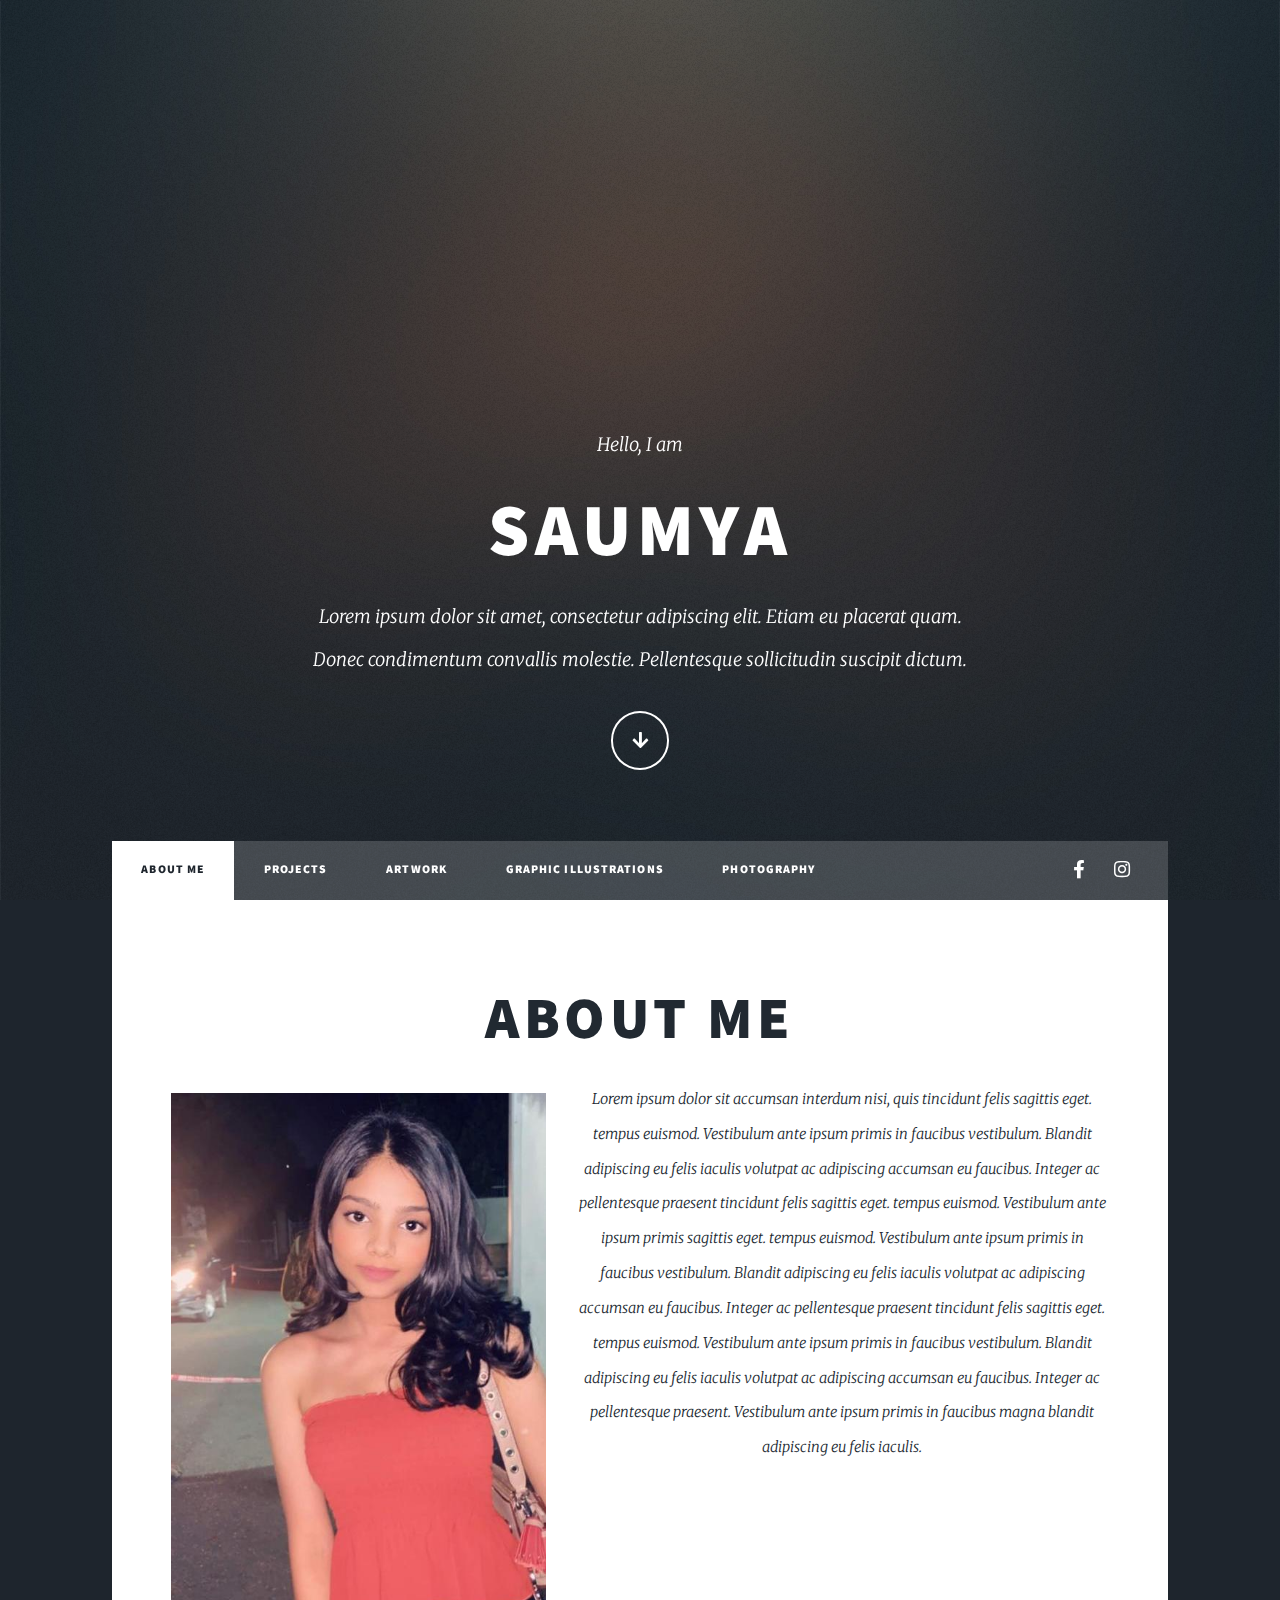
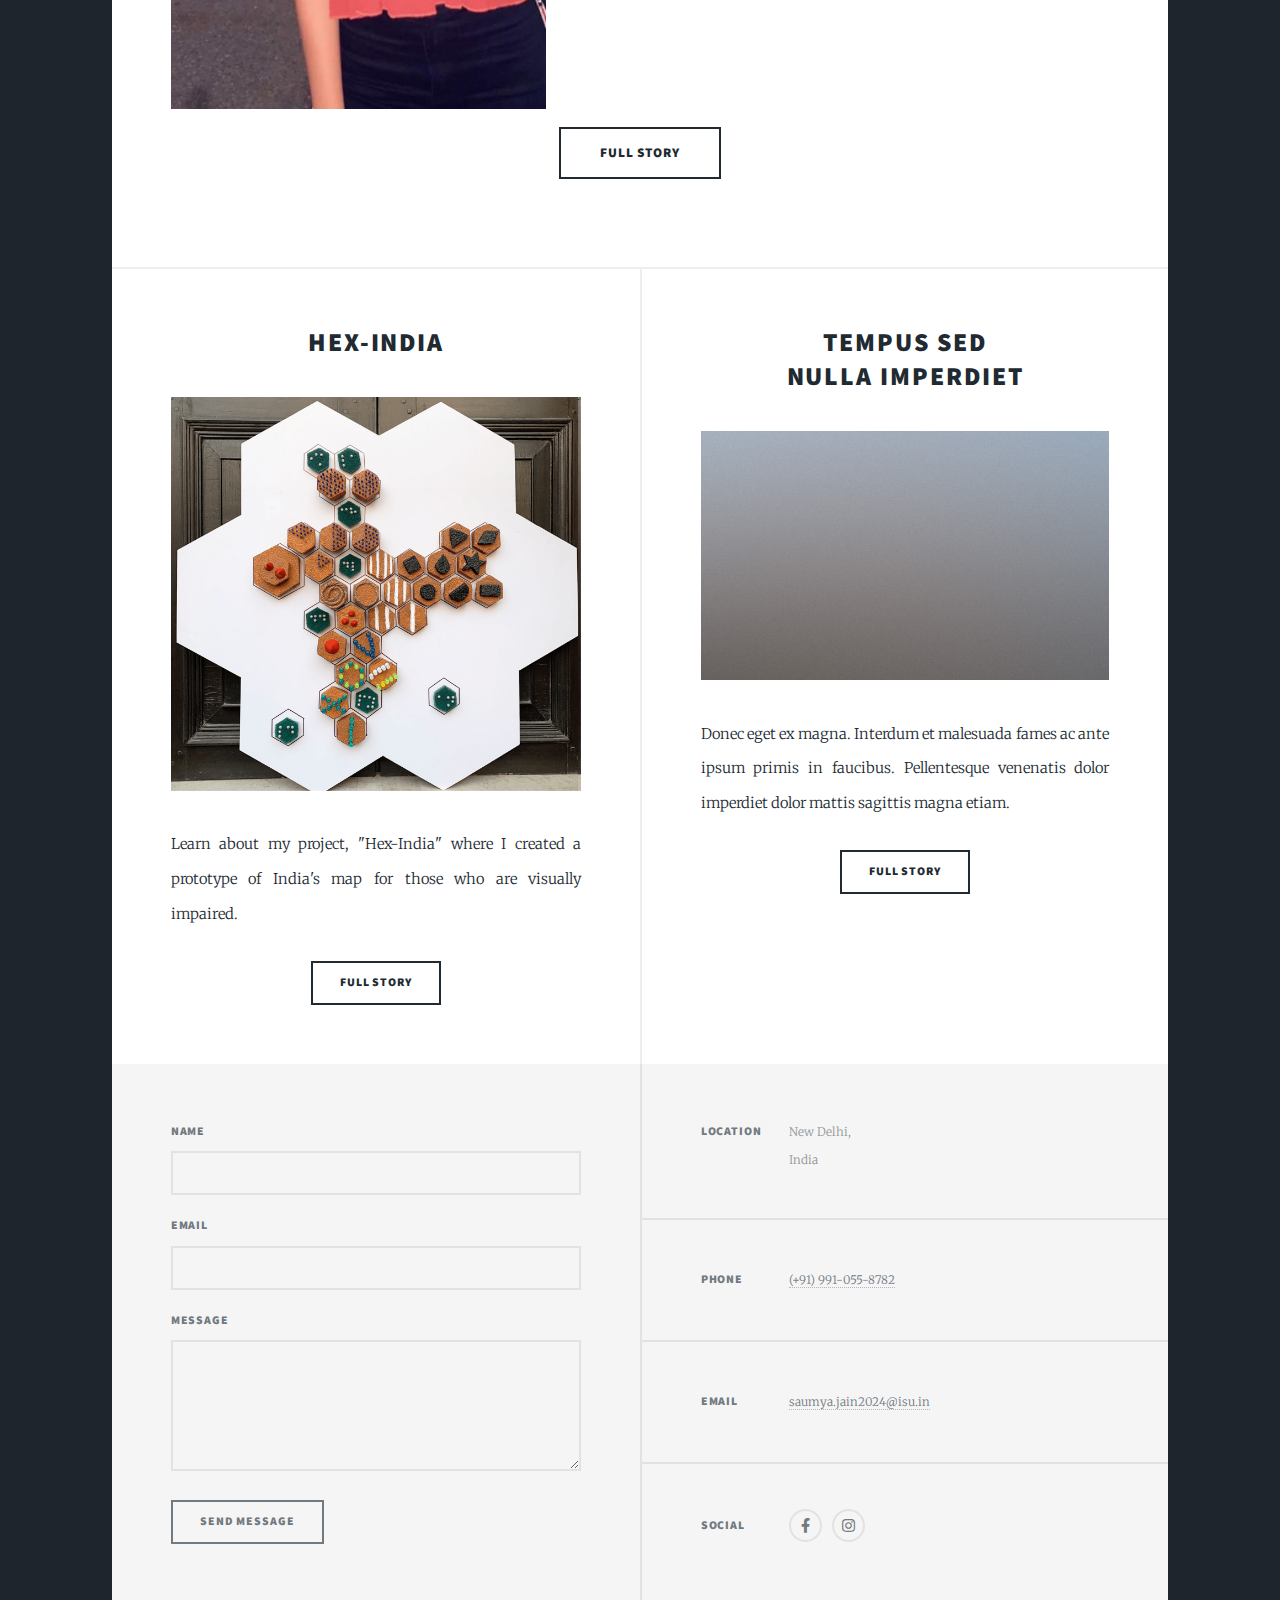
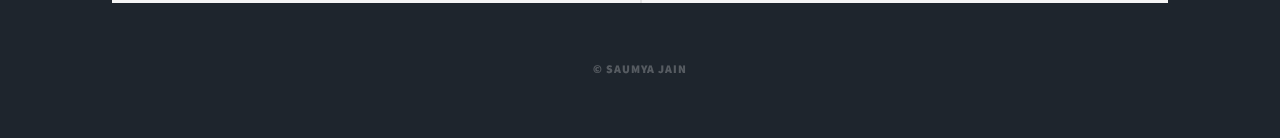
==== index.html @ 67ef823c "project" ====
<!DOCTYPE HTML>
<html>
	<head>
		<title>Saumya Jain</title>
		<meta charset="utf-8" />
		<meta name="viewport" content="width=device-width, initial-scale=1, user-scalable=no" />
		<link rel="stylesheet" href="assets/css/main.css" />
		<noscript><link rel="stylesheet" href="assets/css/noscript.css" /></noscript>
	</head>
	<body class="is-preload">

		<!-- Wrapper -->
			<div id="wrapper" class="fade-in">

				<!-- Intro -->
					<div id="intro">
						<p id="hello">Hello, I am</p>
						<h1>Saumya</h1>
						<p>Lorem ipsum dolor sit amet, consectetur adipiscing elit. Etiam eu placerat quam. <br>Donec condimentum convallis molestie. Pellentesque sollicitudin suscipit dictum.</p>
						<ul class="actions">
							<li><a href="#header" class="button icon solid solo fa-arrow-down scrolly">Continue</a></li>
						</ul>
					</div>

				<!-- Header -->
					<header id="header">
						<a href="index.html" class="logo">Saumya Jain</a>
					</header>

				<!-- Nav -->
					<nav id="nav">
						<ul class="links">
							<li class="active"><a href="index.html">About Me</a></li>
							<li><a href="projects.html">Projects</a></li>
							<li><a href="artwork.html">Artwork</a></li>
							<li><a href="illustrations.html">Graphic Illustrations</a></li>
							<li><a href="photograph.html">Photography</a></li>
						</ul>
						<ul class="icons">
							<li><a href="https://www.facebook.com/saumya.jain.927" class="icon brands fa-facebook-f"><span class="label">Facebook</span></a></li>
							<li><a href="http://instagram.com/saumyajainart/" class="icon brands fa-instagram"><span class="label">Instagram</span></a></li>
						</ul>
					</nav>

				<!-- Main -->
					<div id="main">

						<!-- Featured Post -->
							<article class="post featured">
								<header class="major">
									<h2>About Me</h2>
									<p><span class="image left"><img src="images/saumya.jpeg" alt="" /></span>Lorem ipsum dolor sit accumsan interdum nisi, quis tincidunt felis sagittis eget. tempus euismod. Vestibulum ante ipsum primis in faucibus vestibulum. Blandit adipiscing eu felis iaculis volutpat ac adipiscing accumsan eu faucibus. Integer ac pellentesque praesent tincidunt felis sagittis eget. tempus euismod. Vestibulum ante ipsum primis sagittis eget. tempus euismod. Vestibulum ante ipsum primis in faucibus vestibulum. Blandit adipiscing eu felis iaculis volutpat ac adipiscing accumsan eu faucibus. Integer ac pellentesque praesent tincidunt felis sagittis eget. tempus euismod. Vestibulum ante ipsum primis in faucibus vestibulum. Blandit adipiscing eu felis iaculis volutpat ac adipiscing accumsan eu faucibus. Integer ac pellentesque praesent. Vestibulum ante ipsum primis in faucibus magna blandit adipiscing eu felis iaculis.</p>
								</header>
								<ul class="actions special">
									<li><a href="#" class="button large">Full Story</a></li>
								</ul>
							</article>

						<!-- Posts -->
							<section class="posts">
								<article>
									<header>
										<h2><a href="projects.html">Hex-India</a></h2>
									</header>
									<a href="projects.html" class="image fit"><img src="images/polyindia/proto.png" alt="" /></a>
									<p>Learn about my project, "Hex-India" where I created a prototype of India's map for those who are visually impaired.</p>
									<ul class="actions special">
										<li><a href="projects.html" class="button">Full Story</a></li>
									</ul>
								</article>
								<article>
									<header>
										<h2><a href="#">Tempus sed<br />
										nulla imperdiet</a></h2>
									</header>
									<a href="#" class="image fit"><img src="images/pic05.jpg" alt="" /></a>
									<p>Donec eget ex magna. Interdum et malesuada fames ac ante ipsum primis in faucibus. Pellentesque venenatis dolor imperdiet dolor mattis sagittis magna etiam.</p>
									<ul class="actions special">
										<li><a href="#" class="button">Full Story</a></li>
									</ul>
								</article>
							</section>

					</div>

				<!-- Footer -->
					<footer id="footer">
						<section>
							<form method="post" action="#">
								<div class="fields">
									<div class="field">
										<label for="name">Name</label>
										<input type="text" name="name" id="name" />
									</div>
									<div class="field">
										<label for="email">Email</label>
										<input type="text" name="email" id="email" />
									</div>
									<div class="field">
										<label for="message">Message</label>
										<textarea name="message" id="message" rows="3"></textarea>
									</div>
								</div>
								<ul class="actions">
									<li><input type="submit" value="Send Message" /></li>
								</ul>
							</form>
						</section>
						<section class="split contact">
							<section class="alt">
								<h3>Location</h3>
								<p>New Delhi,<br />
								India</p>
							</section>
							<section>
								<h3>Phone</h3>
								<p><a href="#">(+91) 991-055-8782</a></p>
							</section>
							<section>
								<h3>Email</h3>
								<p><a href="mailto:saumya.jain2024@isu.in">saumya.jain2024@isu.in</a></p>
							</section>
							<section>
								<h3>Social</h3>
								<ul class="icons alt">
									<li><a href="https://www.facebook.com/saumya.jain.927" class="icon brands alt fa-facebook-f"><span class="label">Facebook</span></a></li>
									<li><a href="http://instagram.com/saumyajainart/" class="icon brands alt fa-instagram"><span class="label">Instagram</span></a></li>
								</ul>
							</section>
						</section>
					</footer>

				<!-- Copyright -->
					<div id="copyright">
						<ul><li>&copy; Saumya Jain</li></ul>
					</div>

			</div>

		<!-- Scripts -->
			<script src="assets/js/jquery.min.js"></script>
			<script src="assets/js/jquery.scrollex.min.js"></script>
			<script src="assets/js/jquery.scrolly.min.js"></script>
			<script src="assets/js/browser.min.js"></script>
			<script src="assets/js/breakpoints.min.js"></script>
			<script src="assets/js/util.js"></script>
			<script src="assets/js/main.js"></script>

	</body>
</html>
---- assets/css/main.css ----
@import url(fontawesome-all.min.css);
@import url("https://fonts.googleapis.com/css?family=Merriweather:300,700,300italic,700italic|Source+Sans+Pro:900");

/*
	Massively by HTML5 UP
	html5up.net | @ajlkn
	Free for personal and commercial use under the CCA 3.0 license (html5up.net/license)
*/

html, body, div, span, applet, object,
iframe, h1, h2, h3, h4, h5, h6, p, blockquote,
pre, a, abbr, acronym, address, big, cite,
code, del, dfn, em, img, ins, kbd, q, s, samp,
small, strike, strong, sub, sup, tt, var, b,
u, i, center, dl, dt, dd, ol, ul, li, fieldset,
form, label, legend, table, caption, tbody,
tfoot, thead, tr, th, td, article, aside,
canvas, details, embed, figure, figcaption,
footer, header, hgroup, menu, nav, output, ruby,
section, summary, time, mark, audio, video {
	margin: 0;
	padding: 0;
	border: 0;
	font-size: 100%;
	font: inherit;
	vertical-align: baseline;}

article, aside, details, figcaption, figure,
footer, header, hgroup, menu, nav, section {
	display: block;}

body {
	line-height: 1;
}

ol, ul {
	list-style: none;
}

blockquote, q {
	quotes: none;
}

	blockquote:before, blockquote:after, q:before, q:after {
		content: '';
		content: none;
	}

table {
	border-collapse: collapse;
	border-spacing: 0;
}

body {
	-webkit-text-size-adjust: none;
}

mark {
	background-color: transparent;
	color: inherit;
}

input::-moz-focus-inner {
	border: 0;
	padding: 0;
}

input, select, textarea {
	-moz-appearance: none;
	-webkit-appearance: none;
	-ms-appearance: none;
	appearance: none;
}

/* Basic */

	@-ms-viewport {
		width: device-width;
	}

	body {
		-ms-overflow-style: scrollbar;
	}

	@media screen and (max-width: 480px) {

		html, body {
			min-width: 320px;
		}

	}

	html {
		box-sizing: border-box;
	}

	*, *:before, *:after {
		box-sizing: inherit;
	}

	body {
		background-color: #1e252d;
	}

		body.is-preload *, body.is-preload *:before, body.is-preload *:after {
			-moz-animation: none !important;
			-webkit-animation: none !important;
			-ms-animation: none !important;
			animation: none !important;
			-moz-transition: none !important;
			-webkit-transition: none !important;
			-ms-transition: none !important;
			transition: none !important;
		}

/* Type */

	html {
		font-size: 16pt;
	}

		@media screen and (max-width: 1680px) {

			html {
				font-size: 12pt;
			}

		}

		@media screen and (max-width: 1280px) {

			html {
				font-size: 11pt;
			}

		}

		@media screen and (max-width: 360px) {

			html {
				font-size: 10pt;
			}

		}

	body {
		color: #212931;
	}

	body, input, select, textarea {
		font-family: "Merriweather", Georgia, serif;
		font-weight: 300;
		font-size: 1rem;
		line-height: 2.375;
	}

	a {
		-moz-transition: color 0.2s ease-in-out, background-color 0.2s ease-in-out, border-color 0.2s ease-in-out, box-shadow 0.2s ease-in-out;
		-webkit-transition: color 0.2s ease-in-out, background-color 0.2s ease-in-out, border-color 0.2s ease-in-out, box-shadow 0.2s ease-in-out;
		-ms-transition: color 0.2s ease-in-out, background-color 0.2s ease-in-out, border-color 0.2s ease-in-out, box-shadow 0.2s ease-in-out;
		transition: color 0.2s ease-in-out, background-color 0.2s ease-in-out, border-color 0.2s ease-in-out, box-shadow 0.2s ease-in-out;
		border-bottom: dotted 1px;
		text-decoration: none;
	}

		a:hover {
			border-bottom-color: transparent;
		}

	strong, b {
		font-weight: 600;
	}

	em, i {
		font-style: italic;
	}

	p {
		text-align: justify;
		margin: 0 0 2rem 0;
	}

	h1, h2, h3, h4, h5, h6 {
		font-family: "Source Sans Pro", Helvetica, sans-serif;
		font-weight: 900;
		line-height: 1.5;
		letter-spacing: 0.075em;
		text-transform: uppercase;
		margin: 0 0 1rem 0;
	}

		h1 a, h2 a, h3 a, h4 a, h5 a, h6 a {
			border-bottom: 0;
			color: inherit;
			text-decoration: none;
		}

	h1 {
		font-size: 4rem;
		line-height: 1.1;
		margin: 0 0 2rem 0;
	}

	h2 {
		font-size: 1.75rem;
		line-height: 1.3;
		margin: 0 0 1.5rem 0;
	}

	h3 {
		font-size: 1.25rem;
		margin: 0 0 1.5rem 0;
	}

	h4 {
		font-size: 1rem;
	}

	h5 {
		font-size: 0.9rem;
	}

	h6 {
		font-size: 0.8rem;
	}

	sub {
		font-size: 0.8rem;
		position: relative;
		top: 0.5rem;
	}

	sup {
		font-size: 0.8rem;
		position: relative;
		top: -0.5rem;
	}

	blockquote {
		border-left: solid 4px;
		font-style: italic;
		margin: 0 0 2rem 0;
		padding: 0.5rem 0 0.5rem 2rem;
	}

	code {
		border: solid 2px;
		font-family: "Courier New", monospace;
		font-size: 0.9rem;
		margin: 0 0.25rem;
		padding: 0.25rem 0.65rem;
	}

	pre {
		-webkit-overflow-scrolling: touch;
		font-family: "Courier New", monospace;
		font-size: 0.9rem;
		margin: 0 0 2rem 0;
	}

		pre code {
			display: block;
			line-height: 1.75;
			padding: 1rem 1.5rem;
			overflow-x: auto;
		}

	hr {
		border: 0;
		border-bottom: solid 2px;
		margin: 3rem 0;
	}

		hr.major {
			margin: 5rem 0;
		}

	.align-left {
		text-align: left;
	}

	.align-center {
		text-align: center;
	}

	.align-right {
		text-align: right;
	}

	input, select, textarea {
		color: #212931;
	}

	a {
		color: #212931;
		border-bottom-color: rgba(33, 41, 49, 0.5);
	}

		a:hover {
			border-bottom-color: transparent;
			color: #18bfef !important;
		}

	strong, b {
		color: #212931;
	}

	h1, h2, h3, h4, h5, h6 {
		color: #212931;
	}

	blockquote {
		border-left-color: #eeeeee;
	}

	code {
		background: rgba(220, 220, 220, 0.25);
		border-color: #eeeeee;
	}

	hr {
		border-bottom-color: #eeeeee;
	}

/* Row */

	.row {
		display: flex;
		flex-wrap: wrap;
		box-sizing: border-box;
		align-items: stretch;
	}

		.row > * {
			box-sizing: border-box;
		}

		.row.gtr-uniform > * > :last-child {
			margin-bottom: 0;
		}

		.row.aln-left {
			justify-content: flex-start;
		}

		.row.aln-center {
			justify-content: center;
		}

		.row.aln-right {
			justify-content: flex-end;
		}

		.row.aln-top {
			align-items: flex-start;
		}

		.row.aln-middle {
			align-items: center;
		}

		.row.aln-bottom {
			align-items: flex-end;
		}

		.row > .imp {
			order: -1;
		}

		.row > .col-1 {
			width: 8.33333%;
		}

		.row > .off-1 {
			margin-left: 8.33333%;
		}

		.row > .col-2 {
			width: 16.66667%;
		}

		.row > .off-2 {
			margin-left: 16.66667%;
		}

		.row > .col-3 {
			width: 25%;
		}

		.row > .off-3 {
			margin-left: 25%;
		}

		.row > .col-4 {
			width: 33.33333%;
		}

		.row > .off-4 {
			margin-left: 33.33333%;
		}

		.row > .col-5 {
			width: 41.66667%;
		}

		.row > .off-5 {
			margin-left: 41.66667%;
		}

		.row > .col-6 {
			width: 50%;
		}

		.row > .off-6 {
			margin-left: 50%;
		}

		.row > .col-7 {
			width: 58.33333%;
		}

		.row > .off-7 {
			margin-left: 58.33333%;
		}

		.row > .col-8 {
			width: 66.66667%;
		}

		.row > .off-8 {
			margin-left: 66.66667%;
		}

		.row > .col-9 {
			width: 75%;
		}

		.row > .off-9 {
			margin-left: 75%;
		}

		.row > .col-10 {
			width: 83.33333%;
		}

		.row > .off-10 {
			margin-left: 83.33333%;
		}

		.row > .col-11 {
			width: 91.66667%;
		}

		.row > .off-11 {
			margin-left: 91.66667%;
		}

		.row > .col-12 {
			width: 100%;
		}

		.row > .off-12 {
			margin-left: 100%;
		}

		.row.gtr-0 {
			margin-top: 0;
			margin-left: 0rem;
		}

			.row.gtr-0 > * {
				padding: 0 0 0 0rem;
			}

			.row.gtr-0.gtr-uniform {
				margin-top: 0rem;
			}

				.row.gtr-0.gtr-uniform > * {
					padding-top: 0rem;
				}

		.row.gtr-25 {
			margin-top: 0;
			margin-left: -0.375rem;
		}

			.row.gtr-25 > * {
				padding: 0 0 0 0.375rem;
			}

			.row.gtr-25.gtr-uniform {
				margin-top: -0.375rem;
			}

				.row.gtr-25.gtr-uniform > * {
					padding-top: 0.375rem;
				}

		.row.gtr-50 {
			margin-top: 0;
			margin-left: -0.75rem;
		}

			.row.gtr-50 > * {
				padding: 0 0 0 0.75rem;
			}

			.row.gtr-50.gtr-uniform {
				margin-top: -0.75rem;
			}

				.row.gtr-50.gtr-uniform > * {
					padding-top: 0.75rem;
				}

		.row {
			margin-top: 0;
			margin-left: -1.5rem;
		}

			.row > * {
				padding: 0 0 0 1.5rem;
			}

			.row.gtr-uniform {
				margin-top: -1.5rem;
			}

				.row.gtr-uniform > * {
					padding-top: 1.5rem;
				}

		.row.gtr-150 {
			margin-top: 0;
			margin-left: -2.25rem;
		}

			.row.gtr-150 > * {
				padding: 0 0 0 2.25rem;
			}

			.row.gtr-150.gtr-uniform {
				margin-top: -2.25rem;
			}

				.row.gtr-150.gtr-uniform > * {
					padding-top: 2.25rem;
				}

		.row.gtr-200 {
			margin-top: 0;
			margin-left: -3rem;
		}

			.row.gtr-200 > * {
				padding: 0 0 0 3rem;
			}

			.row.gtr-200.gtr-uniform {
				margin-top: -3rem;
			}

				.row.gtr-200.gtr-uniform > * {
					padding-top: 3rem;
				}

		@media screen and (max-width: 1680px) {

			.row {
				display: flex;
				flex-wrap: wrap;
				box-sizing: border-box;
				align-items: stretch;
			}

				.row > * {
					box-sizing: border-box;
				}

				.row.gtr-uniform > * > :last-child {
					margin-bottom: 0;
				}

				.row.aln-left {
					justify-content: flex-start;
				}

				.row.aln-center {
					justify-content: center;
				}

				.row.aln-right {
					justify-content: flex-end;
				}

				.row.aln-top {
					align-items: flex-start;
				}

				.row.aln-middle {
					align-items: center;
				}

				.row.aln-bottom {
					align-items: flex-end;
				}

				.row > .imp-xlarge {
					order: -1;
				}

				.row > .col-1-xlarge {
					width: 8.33333%;
				}

				.row > .off-1-xlarge {
					margin-left: 8.33333%;
				}

				.row > .col-2-xlarge {
					width: 16.66667%;
				}

				.row > .off-2-xlarge {
					margin-left: 16.66667%;
				}

				.row > .col-3-xlarge {
					width: 25%;
				}

				.row > .off-3-xlarge {
					margin-left: 25%;
				}

				.row > .col-4-xlarge {
					width: 33.33333%;
				}

				.row > .off-4-xlarge {
					margin-left: 33.33333%;
				}

				.row > .col-5-xlarge {
					width: 41.66667%;
				}

				.row > .off-5-xlarge {
					margin-left: 41.66667%;
				}

				.row > .col-6-xlarge {
					width: 50%;
				}

				.row > .off-6-xlarge {
					margin-left: 50%;
				}

				.row > .col-7-xlarge {
					width: 58.33333%;
				}

				.row > .off-7-xlarge {
					margin-left: 58.33333%;
				}

				.row > .col-8-xlarge {
					width: 66.66667%;
				}

				.row > .off-8-xlarge {
					margin-left: 66.66667%;
				}

				.row > .col-9-xlarge {
					width: 75%;
				}

				.row > .off-9-xlarge {
					margin-left: 75%;
				}

				.row > .col-10-xlarge {
					width: 83.33333%;
				}

				.row > .off-10-xlarge {
					margin-left: 83.33333%;
				}

				.row > .col-11-xlarge {
					width: 91.66667%;
				}

				.row > .off-11-xlarge {
					margin-left: 91.66667%;
				}

				.row > .col-12-xlarge {
					width: 100%;
				}

				.row > .off-12-xlarge {
					margin-left: 100%;
				}

				.row.gtr-0 {
					margin-top: 0;
					margin-left: 0rem;
				}

					.row.gtr-0 > * {
						padding: 0 0 0 0rem;
					}

					.row.gtr-0.gtr-uniform {
						margin-top: 0rem;
					}

						.row.gtr-0.gtr-uniform > * {
							padding-top: 0rem;
						}

				.row.gtr-25 {
					margin-top: 0;
					margin-left: -0.375rem;
				}

					.row.gtr-25 > * {
						padding: 0 0 0 0.375rem;
					}

					.row.gtr-25.gtr-uniform {
						margin-top: -0.375rem;
					}

						.row.gtr-25.gtr-uniform > * {
							padding-top: 0.375rem;
						}

				.row.gtr-50 {
					margin-top: 0;
					margin-left: -0.75rem;
				}

					.row.gtr-50 > * {
						padding: 0 0 0 0.75rem;
					}

					.row.gtr-50.gtr-uniform {
						margin-top: -0.75rem;
					}

						.row.gtr-50.gtr-uniform > * {
							padding-top: 0.75rem;
						}

				.row {
					margin-top: 0;
					margin-left: -1.5rem;
				}

					.row > * {
						padding: 0 0 0 1.5rem;
					}

					.row.gtr-uniform {
						margin-top: -1.5rem;
					}

						.row.gtr-uniform > * {
							padding-top: 1.5rem;
						}

				.row.gtr-150 {
					margin-top: 0;
					margin-left: -2.25rem;
				}

					.row.gtr-150 > * {
						padding: 0 0 0 2.25rem;
					}

					.row.gtr-150.gtr-uniform {
						margin-top: -2.25rem;
					}

						.row.gtr-150.gtr-uniform > * {
							padding-top: 2.25rem;
						}

				.row.gtr-200 {
					margin-top: 0;
					margin-left: -3rem;
				}

					.row.gtr-200 > * {
						padding: 0 0 0 3rem;
					}

					.row.gtr-200.gtr-uniform {
						margin-top: -3rem;
					}

						.row.gtr-200.gtr-uniform > * {
							padding-top: 3rem;
						}

		}

		@media screen and (max-width: 1280px) {

			.row {
				display: flex;
				flex-wrap: wrap;
				box-sizing: border-box;
				align-items: stretch;
			}

				.row > * {
					box-sizing: border-box;
				}

				.row.gtr-uniform > * > :last-child {
					margin-bottom: 0;
				}

				.row.aln-left {
					justify-content: flex-start;
				}

				.row.aln-center {
					justify-content: center;
				}

				.row.aln-right {
					justify-content: flex-end;
				}

				.row.aln-top {
					align-items: flex-start;
				}

				.row.aln-middle {
					align-items: center;
				}

				.row.aln-bottom {
					align-items: flex-end;
				}

				.row > .imp-large {
					order: -1;
				}

				.row > .col-1-large {
					width: 8.33333%;
				}

				.row > .off-1-large {
					margin-left: 8.33333%;
				}

				.row > .col-2-large {
					width: 16.66667%;
				}

				.row > .off-2-large {
					margin-left: 16.66667%;
				}

				.row > .col-3-large {
					width: 25%;
				}

				.row > .off-3-large {
					margin-left: 25%;
				}

				.row > .col-4-large {
					width: 33.33333%;
				}

				.row > .off-4-large {
					margin-left: 33.33333%;
				}

				.row > .col-5-large {
					width: 41.66667%;
				}

				.row > .off-5-large {
					margin-left: 41.66667%;
				}

				.row > .col-6-large {
					width: 50%;
				}

				.row > .off-6-large {
					margin-left: 50%;
				}

				.row > .col-7-large {
					width: 58.33333%;
				}

				.row > .off-7-large {
					margin-left: 58.33333%;
				}

				.row > .col-8-large {
					width: 66.66667%;
				}

				.row > .off-8-large {
					margin-left: 66.66667%;
				}

				.row > .col-9-large {
					width: 75%;
				}

				.row > .off-9-large {
					margin-left: 75%;
				}

				.row > .col-10-large {
					width: 83.33333%;
				}

				.row > .off-10-large {
					margin-left: 83.33333%;
				}

				.row > .col-11-large {
					width: 91.66667%;
				}

				.row > .off-11-large {
					margin-left: 91.66667%;
				}

				.row > .col-12-large {
					width: 100%;
				}

				.row > .off-12-large {
					margin-left: 100%;
				}

				.row.gtr-0 {
					margin-top: 0;
					margin-left: 0rem;
				}

					.row.gtr-0 > * {
						padding: 0 0 0 0rem;
					}

					.row.gtr-0.gtr-uniform {
						margin-top: 0rem;
					}

						.row.gtr-0.gtr-uniform > * {
							padding-top: 0rem;
						}

				.row.gtr-25 {
					margin-top: 0;
					margin-left: -0.375rem;
				}

					.row.gtr-25 > * {
						padding: 0 0 0 0.375rem;
					}

					.row.gtr-25.gtr-uniform {
						margin-top: -0.375rem;
					}

						.row.gtr-25.gtr-uniform > * {
							padding-top: 0.375rem;
						}

				.row.gtr-50 {
					margin-top: 0;
					margin-left: -0.75rem;
				}

					.row.gtr-50 > * {
						padding: 0 0 0 0.75rem;
					}

					.row.gtr-50.gtr-uniform {
						margin-top: -0.75rem;
					}

						.row.gtr-50.gtr-uniform > * {
							padding-top: 0.75rem;
						}

				.row {
					margin-top: 0;
					margin-left: -1.5rem;
				}

					.row > * {
						padding: 0 0 0 1.5rem;
					}

					.row.gtr-uniform {
						margin-top: -1.5rem;
					}

						.row.gtr-uniform > * {
							padding-top: 1.5rem;
						}

				.row.gtr-150 {
					margin-top: 0;
					margin-left: -2.25rem;
				}

					.row.gtr-150 > * {
						padding: 0 0 0 2.25rem;
					}

					.row.gtr-150.gtr-uniform {
						margin-top: -2.25rem;
					}

						.row.gtr-150.gtr-uniform > * {
							padding-top: 2.25rem;
						}

				.row.gtr-200 {
					margin-top: 0;
					margin-left: -3rem;
				}

					.row.gtr-200 > * {
						padding: 0 0 0 3rem;
					}

					.row.gtr-200.gtr-uniform {
						margin-top: -3rem;
					}

						.row.gtr-200.gtr-uniform > * {
							padding-top: 3rem;
						}

		}

		@media screen and (max-width: 980px) {

			.row {
				display: flex;
				flex-wrap: wrap;
				box-sizing: border-box;
				align-items: stretch;
			}

				.row > * {
					box-sizing: border-box;
				}

				.row.gtr-uniform > * > :last-child {
					margin-bottom: 0;
				}

				.row.aln-left {
					justify-content: flex-start;
				}

				.row.aln-center {
					justify-content: center;
				}

				.row.aln-right {
					justify-content: flex-end;
				}

				.row.aln-top {
					align-items: flex-start;
				}

				.row.aln-middle {
					align-items: center;
				}

				.row.aln-bottom {
					align-items: flex-end;
				}

				.row > .imp-medium {
					order: -1;
				}

				.row > .col-1-medium {
					width: 8.33333%;
				}

				.row > .off-1-medium {
					margin-left: 8.33333%;
				}

				.row > .col-2-medium {
					width: 16.66667%;
				}

				.row > .off-2-medium {
					margin-left: 16.66667%;
				}

				.row > .col-3-medium {
					width: 25%;
				}

				.row > .off-3-medium {
					margin-left: 25%;
				}

				.row > .col-4-medium {
					width: 33.33333%;
				}

				.row > .off-4-medium {
					margin-left: 33.33333%;
				}

				.row > .col-5-medium {
					width: 41.66667%;
				}

				.row > .off-5-medium {
					margin-left: 41.66667%;
				}

				.row > .col-6-medium {
					width: 50%;
				}

				.row > .off-6-medium {
					margin-left: 50%;
				}

				.row > .col-7-medium {
					width: 58.33333%;
				}

				.row > .off-7-medium {
					margin-left: 58.33333%;
				}

				.row > .col-8-medium {
					width: 66.66667%;
				}

				.row > .off-8-medium {
					margin-left: 66.66667%;
				}

				.row > .col-9-medium {
					width: 75%;
				}

				.row > .off-9-medium {
					margin-left: 75%;
				}

				.row > .col-10-medium {
					width: 83.33333%;
				}

				.row > .off-10-medium {
					margin-left: 83.33333%;
				}

				.row > .col-11-medium {
					width: 91.66667%;
				}

				.row > .off-11-medium {
					margin-left: 91.66667%;
				}

				.row > .col-12-medium {
					width: 100%;
				}

				.row > .off-12-medium {
					margin-left: 100%;
				}

				.row.gtr-0 {
					margin-top: 0;
					margin-left: 0rem;
				}

					.row.gtr-0 > * {
						padding: 0 0 0 0rem;
					}

					.row.gtr-0.gtr-uniform {
						margin-top: 0rem;
					}

						.row.gtr-0.gtr-uniform > * {
							padding-top: 0rem;
						}

				.row.gtr-25 {
					margin-top: 0;
					margin-left: -0.375rem;
				}

					.row.gtr-25 > * {
						padding: 0 0 0 0.375rem;
					}

					.row.gtr-25.gtr-uniform {
						margin-top: -0.375rem;
					}

						.row.gtr-25.gtr-uniform > * {
							padding-top: 0.375rem;
						}

				.row.gtr-50 {
					margin-top: 0;
					margin-left: -0.75rem;
				}

					.row.gtr-50 > * {
						padding: 0 0 0 0.75rem;
					}

					.row.gtr-50.gtr-uniform {
						margin-top: -0.75rem;
					}

						.row.gtr-50.gtr-uniform > * {
							padding-top: 0.75rem;
						}

				.row {
					margin-top: 0;
					margin-left: -1.5rem;
				}

					.row > * {
						padding: 0 0 0 1.5rem;
					}

					.row.gtr-uniform {
						margin-top: -1.5rem;
					}

						.row.gtr-uniform > * {
							padding-top: 1.5rem;
						}

				.row.gtr-150 {
					margin-top: 0;
					margin-left: -2.25rem;
				}

					.row.gtr-150 > * {
						padding: 0 0 0 2.25rem;
					}

					.row.gtr-150.gtr-uniform {
						margin-top: -2.25rem;
					}

						.row.gtr-150.gtr-uniform > * {
							padding-top: 2.25rem;
						}

				.row.gtr-200 {
					margin-top: 0;
					margin-left: -3rem;
				}

					.row.gtr-200 > * {
						padding: 0 0 0 3rem;
					}

					.row.gtr-200.gtr-uniform {
						margin-top: -3rem;
					}

						.row.gtr-200.gtr-uniform > * {
							padding-top: 3rem;
						}

		}

		@media screen and (max-width: 736px) {

			.row {
				display: flex;
				flex-wrap: wrap;
				box-sizing: border-box;
				align-items: stretch;
			}

				.row > * {
					box-sizing: border-box;
				}

				.row.gtr-uniform > * > :last-child {
					margin-bottom: 0;
				}

				.row.aln-left {
					justify-content: flex-start;
				}

				.row.aln-center {
					justify-content: center;
				}

				.row.aln-right {
					justify-content: flex-end;
				}

				.row.aln-top {
					align-items: flex-start;
				}

				.row.aln-middle {
					align-items: center;
				}

				.row.aln-bottom {
					align-items: flex-end;
				}

				.row > .imp-small {
					order: -1;
				}

				.row > .col-1-small {
					width: 8.33333%;
				}

				.row > .off-1-small {
					margin-left: 8.33333%;
				}

				.row > .col-2-small {
					width: 16.66667%;
				}

				.row > .off-2-small {
					margin-left: 16.66667%;
				}

				.row > .col-3-small {
					width: 25%;
				}

				.row > .off-3-small {
					margin-left: 25%;
				}

				.row > .col-4-small {
					width: 33.33333%;
				}

				.row > .off-4-small {
					margin-left: 33.33333%;
				}

				.row > .col-5-small {
					width: 41.66667%;
				}

				.row > .off-5-small {
					margin-left: 41.66667%;
				}

				.row > .col-6-small {
					width: 50%;
				}

				.row > .off-6-small {
					margin-left: 50%;
				}

				.row > .col-7-small {
					width: 58.33333%;
				}

				.row > .off-7-small {
					margin-left: 58.33333%;
				}

				.row > .col-8-small {
					width: 66.66667%;
				}

				.row > .off-8-small {
					margin-left: 66.66667%;
				}

				.row > .col-9-small {
					width: 75%;
				}

				.row > .off-9-small {
					margin-left: 75%;
				}

				.row > .col-10-small {
					width: 83.33333%;
				}

				.row > .off-10-small {
					margin-left: 83.33333%;
				}

				.row > .col-11-small {
					width: 91.66667%;
				}

				.row > .off-11-small {
					margin-left: 91.66667%;
				}

				.row > .col-12-small {
					width: 100%;
				}

				.row > .off-12-small {
					margin-left: 100%;
				}

				.row.gtr-0 {
					margin-top: 0;
					margin-left: 0rem;
				}

					.row.gtr-0 > * {
						padding: 0 0 0 0rem;
					}

					.row.gtr-0.gtr-uniform {
						margin-top: 0rem;
					}

						.row.gtr-0.gtr-uniform > * {
							padding-top: 0rem;
						}

				.row.gtr-25 {
					margin-top: 0;
					margin-left: -0.375rem;
				}

					.row.gtr-25 > * {
						padding: 0 0 0 0.375rem;
					}

					.row.gtr-25.gtr-uniform {
						margin-top: -0.375rem;
					}

						.row.gtr-25.gtr-uniform > * {
							padding-top: 0.375rem;
						}

				.row.gtr-50 {
					margin-top: 0;
					margin-left: -0.75rem;
				}

					.row.gtr-50 > * {
						padding: 0 0 0 0.75rem;
					}

					.row.gtr-50.gtr-uniform {
						margin-top: -0.75rem;
					}

						.row.gtr-50.gtr-uniform > * {
							padding-top: 0.75rem;
						}

				.row {
					margin-top: 0;
					margin-left: -1.5rem;
				}

					.row > * {
						padding: 0 0 0 1.5rem;
					}

					.row.gtr-uniform {
						margin-top: -1.5rem;
					}

						.row.gtr-uniform > * {
							padding-top: 1.5rem;
						}

				.row.gtr-150 {
					margin-top: 0;
					margin-left: -2.25rem;
				}

					.row.gtr-150 > * {
						padding: 0 0 0 2.25rem;
					}

					.row.gtr-150.gtr-uniform {
						margin-top: -2.25rem;
					}

						.row.gtr-150.gtr-uniform > * {
							padding-top: 2.25rem;
						}

				.row.gtr-200 {
					margin-top: 0;
					margin-left: -3rem;
				}

					.row.gtr-200 > * {
						padding: 0 0 0 3rem;
					}

					.row.gtr-200.gtr-uniform {
						margin-top: -3rem;
					}

						.row.gtr-200.gtr-uniform > * {
							padding-top: 3rem;
						}

		}

		@media screen and (max-width: 480px) {

			.row {
				display: flex;
				flex-wrap: wrap;
				box-sizing: border-box;
				align-items: stretch;
			}

				.row > * {
					box-sizing: border-box;
				}

				.row.gtr-uniform > * > :last-child {
					margin-bottom: 0;
				}

				.row.aln-left {
					justify-content: flex-start;
				}

				.row.aln-center {
					justify-content: center;
				}

				.row.aln-right {
					justify-content: flex-end;
				}

				.row.aln-top {
					align-items: flex-start;
				}

				.row.aln-middle {
					align-items: center;
				}

				.row.aln-bottom {
					align-items: flex-end;
				}

				.row > .imp-xsmall {
					order: -1;
				}

				.row > .col-1-xsmall {
					width: 8.33333%;
				}

				.row > .off-1-xsmall {
					margin-left: 8.33333%;
				}

				.row > .col-2-xsmall {
					width: 16.66667%;
				}

				.row > .off-2-xsmall {
					margin-left: 16.66667%;
				}

				.row > .col-3-xsmall {
					width: 25%;
				}

				.row > .off-3-xsmall {
					margin-left: 25%;
				}

				.row > .col-4-xsmall {
					width: 33.33333%;
				}

				.row > .off-4-xsmall {
					margin-left: 33.33333%;
				}

				.row > .col-5-xsmall {
					width: 41.66667%;
				}

				.row > .off-5-xsmall {
					margin-left: 41.66667%;
				}

				.row > .col-6-xsmall {
					width: 50%;
				}

				.row > .off-6-xsmall {
					margin-left: 50%;
				}

				.row > .col-7-xsmall {
					width: 58.33333%;
				}

				.row > .off-7-xsmall {
					margin-left: 58.33333%;
				}

				.row > .col-8-xsmall {
					width: 66.66667%;
				}

				.row > .off-8-xsmall {
					margin-left: 66.66667%;
				}

				.row > .col-9-xsmall {
					width: 75%;
				}

				.row > .off-9-xsmall {
					margin-left: 75%;
				}

				.row > .col-10-xsmall {
					width: 83.33333%;
				}

				.row > .off-10-xsmall {
					margin-left: 83.33333%;
				}

				.row > .col-11-xsmall {
					width: 91.66667%;
				}

				.row > .off-11-xsmall {
					margin-left: 91.66667%;
				}

				.row > .col-12-xsmall {
					width: 100%;
				}

				.row > .off-12-xsmall {
					margin-left: 100%;
				}

				.row.gtr-0 {
					margin-top: 0;
					margin-left: 0rem;
				}

					.row.gtr-0 > * {
						padding: 0 0 0 0rem;
					}

					.row.gtr-0.gtr-uniform {
						margin-top: 0rem;
					}

						.row.gtr-0.gtr-uniform > * {
							padding-top: 0rem;
						}

				.row.gtr-25 {
					margin-top: 0;
					margin-left: -0.375rem;
				}

					.row.gtr-25 > * {
						padding: 0 0 0 0.375rem;
					}

					.row.gtr-25.gtr-uniform {
						margin-top: -0.375rem;
					}

						.row.gtr-25.gtr-uniform > * {
							padding-top: 0.375rem;
						}

				.row.gtr-50 {
					margin-top: 0;
					margin-left: -0.75rem;
				}

					.row.gtr-50 > * {
						padding: 0 0 0 0.75rem;
					}

					.row.gtr-50.gtr-uniform {
						margin-top: -0.75rem;
					}

						.row.gtr-50.gtr-uniform > * {
							padding-top: 0.75rem;
						}

				.row {
					margin-top: 0;
					margin-left: -1.5rem;
				}

					.row > * {
						padding: 0 0 0 1.5rem;
					}

					.row.gtr-uniform {
						margin-top: -1.5rem;
					}

						.row.gtr-uniform > * {
							padding-top: 1.5rem;
						}

				.row.gtr-150 {
					margin-top: 0;
					margin-left: -2.25rem;
				}

					.row.gtr-150 > * {
						padding: 0 0 0 2.25rem;
					}

					.row.gtr-150.gtr-uniform {
						margin-top: -2.25rem;
					}

						.row.gtr-150.gtr-uniform > * {
							padding-top: 2.25rem;
						}

				.row.gtr-200 {
					margin-top: 0;
					margin-left: -3rem;
				}

					.row.gtr-200 > * {
						padding: 0 0 0 3rem;
					}

					.row.gtr-200.gtr-uniform {
						margin-top: -3rem;
					}

						.row.gtr-200.gtr-uniform > * {
							padding-top: 3rem;
						}

		}

		@media screen and (max-width: 360px) {

			.row {
				display: flex;
				flex-wrap: wrap;
				box-sizing: border-box;
				align-items: stretch;
			}

				.row > * {
					box-sizing: border-box;
				}

				.row.gtr-uniform > * > :last-child {
					margin-bottom: 0;
				}

				.row.aln-left {
					justify-content: flex-start;
				}

				.row.aln-center {
					justify-content: center;
				}

				.row.aln-right {
					justify-content: flex-end;
				}

				.row.aln-top {
					align-items: flex-start;
				}

				.row.aln-middle {
					align-items: center;
				}

				.row.aln-bottom {
					align-items: flex-end;
				}

				.row > .imp-xxsmall {
					order: -1;
				}

				.row > .col-1-xxsmall {
					width: 8.33333%;
				}

				.row > .off-1-xxsmall {
					margin-left: 8.33333%;
				}

				.row > .col-2-xxsmall {
					width: 16.66667%;
				}

				.row > .off-2-xxsmall {
					margin-left: 16.66667%;
				}

				.row > .col-3-xxsmall {
					width: 25%;
				}

				.row > .off-3-xxsmall {
					margin-left: 25%;
				}

				.row > .col-4-xxsmall {
					width: 33.33333%;
				}

				.row > .off-4-xxsmall {
					margin-left: 33.33333%;
				}

				.row > .col-5-xxsmall {
					width: 41.66667%;
				}

				.row > .off-5-xxsmall {
					margin-left: 41.66667%;
				}

				.row > .col-6-xxsmall {
					width: 50%;
				}

				.row > .off-6-xxsmall {
					margin-left: 50%;
				}

				.row > .col-7-xxsmall {
					width: 58.33333%;
				}

				.row > .off-7-xxsmall {
					margin-left: 58.33333%;
				}

				.row > .col-8-xxsmall {
					width: 66.66667%;
				}

				.row > .off-8-xxsmall {
					margin-left: 66.66667%;
				}

				.row > .col-9-xxsmall {
					width: 75%;
				}

				.row > .off-9-xxsmall {
					margin-left: 75%;
				}

				.row > .col-10-xxsmall {
					width: 83.33333%;
				}

				.row > .off-10-xxsmall {
					margin-left: 83.33333%;
				}

				.row > .col-11-xxsmall {
					width: 91.66667%;
				}

				.row > .off-11-xxsmall {
					margin-left: 91.66667%;
				}

				.row > .col-12-xxsmall {
					width: 100%;
				}

				.row > .off-12-xxsmall {
					margin-left: 100%;
				}

				.row.gtr-0 {
					margin-top: 0;
					margin-left: 0rem;
				}

					.row.gtr-0 > * {
						padding: 0 0 0 0rem;
					}

					.row.gtr-0.gtr-uniform {
						margin-top: 0rem;
					}

						.row.gtr-0.gtr-uniform > * {
							padding-top: 0rem;
						}

				.row.gtr-25 {
					margin-top: 0;
					margin-left: -0.375rem;
				}

					.row.gtr-25 > * {
						padding: 0 0 0 0.375rem;
					}

					.row.gtr-25.gtr-uniform {
						margin-top: -0.375rem;
					}

						.row.gtr-25.gtr-uniform > * {
							padding-top: 0.375rem;
						}

				.row.gtr-50 {
					margin-top: 0;
					margin-left: -0.75rem;
				}

					.row.gtr-50 > * {
						padding: 0 0 0 0.75rem;
					}

					.row.gtr-50.gtr-uniform {
						margin-top: -0.75rem;
					}

						.row.gtr-50.gtr-uniform > * {
							padding-top: 0.75rem;
						}

				.row {
					margin-top: 0;
					margin-left: -1.5rem;
				}

					.row > * {
						padding: 0 0 0 1.5rem;
					}

					.row.gtr-uniform {
						margin-top: -1.5rem;
					}

						.row.gtr-uniform > * {
							padding-top: 1.5rem;
						}

				.row.gtr-150 {
					margin-top: 0;
					margin-left: -2.25rem;
				}

					.row.gtr-150 > * {
						padding: 0 0 0 2.25rem;
					}

					.row.gtr-150.gtr-uniform {
						margin-top: -2.25rem;
					}

						.row.gtr-150.gtr-uniform > * {
							padding-top: 2.25rem;
						}

				.row.gtr-200 {
					margin-top: 0;
					margin-left: -3rem;
				}

					.row.gtr-200 > * {
						padding: 0 0 0 3rem;
					}

					.row.gtr-200.gtr-uniform {
						margin-top: -3rem;
					}

						.row.gtr-200.gtr-uniform > * {
							padding-top: 3rem;
						}

		}

/* Box */

	.box {
		border: solid 2px;
		margin-bottom: 2rem;
		padding: 1.5rem;
	}

		.box > :last-child,
		.box > :last-child > :last-child,
		.box > :last-child > :last-child > :last-child {
			margin-bottom: 0;
		}

		.box.alt {
			border: 0;
			border-radius: 0;
			padding: 0;
		}

	.box {
		border-color: #eeeeee;
	}

/* Button */

	input[type="submit"],
	input[type="reset"],
	input[type="button"],
	button,
	.button {
		-moz-appearance: none;
		-webkit-appearance: none;
		-ms-appearance: none;
		appearance: none;
		-moz-transition: background-color 0.2s ease-in-out, box-shadow 0.2s ease-in-out, color 0.2s ease-in-out;
		-webkit-transition: background-color 0.2s ease-in-out, box-shadow 0.2s ease-in-out, color 0.2s ease-in-out;
		-ms-transition: background-color 0.2s ease-in-out, box-shadow 0.2s ease-in-out, color 0.2s ease-in-out;
		transition: background-color 0.2s ease-in-out, box-shadow 0.2s ease-in-out, color 0.2s ease-in-out;
		border: 0;
		border-radius: 0;
		cursor: pointer;
		display: inline-block;
		font-family: "Source Sans Pro", Helvetica, sans-serif;
		font-size: 0.8rem;
		font-weight: 900;
		letter-spacing: 0.075em;
		height: 3rem;
		line-height: 3rem;
		padding: 0 2rem;
		text-align: center;
		text-decoration: none;
		text-transform: uppercase;
		white-space: nowrap;
	}

		input[type="submit"].icon:before,
		input[type="reset"].icon:before,
		input[type="button"].icon:before,
		button.icon:before,
		.button.icon:before {
			margin-right: 0.5rem;
		}

		input[type="submit"].icon.solo,
		input[type="reset"].icon.solo,
		input[type="button"].icon.solo,
		button.icon.solo,
		.button.icon.solo {
			position: relative;
			width: 4rem;
			height: 4rem;
			line-height: 4rem;
			border-radius: 4rem;
			text-indent: 4rem;
			overflow: hidden;
			padding: 0;
			white-space: nowrap;
		}

			input[type="submit"].icon.solo:before,
			input[type="reset"].icon.solo:before,
			input[type="button"].icon.solo:before,
			button.icon.solo:before,
			.button.icon.solo:before {
				position: absolute;
				display: block;
				top: 0;
				left: 0;
				width: inherit;
				height: inherit;
				line-height: inherit;
				font-size: 1.25rem;
				margin-right: 0;
				text-align: center;
				text-indent: 0;
			}

		input[type="submit"].fit,
		input[type="reset"].fit,
		input[type="button"].fit,
		button.fit,
		.button.fit {
			width: 100%;
		}

		input[type="submit"].small,
		input[type="reset"].small,
		input[type="button"].small,
		button.small,
		.button.small {
			font-size: 0.7rem;
			height: 2.5rem;
			line-height: 2.5rem;
			padding: 0 1.5rem;
		}

		input[type="submit"].large,
		input[type="reset"].large,
		input[type="button"].large,
		button.large,
		.button.large {
			font-size: 0.9rem;
			height: 3.5rem;
			line-height: 3.5rem;
			padding: 0 2.75rem;
		}

		@media screen and (max-width: 980px) {

			input[type="submit"],
			input[type="reset"],
			input[type="button"],
			button,
			.button {
				font-size: 0.9rem;
				height: 3.25rem;
				line-height: 3.25rem;
			}

				input[type="submit"].large,
				input[type="reset"].large,
				input[type="button"].large,
				button.large,
				.button.large {
					font-size: 1rem;
					height: 3.75rem;
					line-height: 3.75rem;
				}

		}

		input[type="submit"].disabled, input[type="submit"]:disabled,
		input[type="reset"].disabled,
		input[type="reset"]:disabled,
		input[type="button"].disabled,
		input[type="button"]:disabled,
		button.disabled,
		button:disabled,
		.button.disabled,
		.button:disabled {
			pointer-events: none;
			opacity: 0.25;
		}

	input[type="submit"],
	input[type="reset"],
	input[type="button"],
	button,
	.button {
		background-color: transparent;
		box-shadow: inset 0 0 0 2px #212931;
		color: #212931 !important;
	}

		input[type="submit"]:hover,
		input[type="reset"]:hover,
		input[type="button"]:hover,
		button:hover,
		.button:hover {
			box-shadow: inset 0 0 0 2px #18bfef;
			color: #18bfef !important;
		}

		input[type="submit"].primary,
		input[type="reset"].primary,
		input[type="button"].primary,
		button.primary,
		.button.primary {
			background-color: #212931;
			box-shadow: none;
			color: #ffffff !important;
		}

			input[type="submit"].primary:hover,
			input[type="reset"].primary:hover,
			input[type="button"].primary:hover,
			button.primary:hover,
			.button.primary:hover {
				background-color: #18bfef;
			}

/* Form */

	form {
		margin: 0 0 2rem 0;
	}

		form > :last-child {
			margin-bottom: 0;
		}

		form > .fields {
			display: -moz-flex;
			display: -webkit-flex;
			display: -ms-flex;
			display: flex;
			-moz-flex-wrap: wrap;
			-webkit-flex-wrap: wrap;
			-ms-flex-wrap: wrap;
			flex-wrap: wrap;
			width: calc(100% + 3rem);
			margin: -1.5rem 0 2rem -1.5rem;
		}

			form > .fields > .field {
				-moz-flex-grow: 0;
				-webkit-flex-grow: 0;
				-ms-flex-grow: 0;
				flex-grow: 0;
				-moz-flex-shrink: 0;
				-webkit-flex-shrink: 0;
				-ms-flex-shrink: 0;
				flex-shrink: 0;
				padding: 1.5rem 0 0 1.5rem;
				width: calc(100% - 1.5rem);
			}

				form > .fields > .field.half {
					width: calc(50% - 0.75rem);
				}

				form > .fields > .field.third {
					width: calc(100%/3 - 0.5rem);
				}

				form > .fields > .field.quarter {
					width: calc(25% - 0.375rem);
				}

		@media screen and (max-width: 480px) {

			form > .fields {
				width: calc(100% + 3rem);
				margin: -1.5rem 0 2rem -1.5rem;
			}

				form > .fields > .field {
					padding: 1.5rem 0 0 1.5rem;
					width: calc(100% - 1.5rem);
				}

					form > .fields > .field.half {
						width: calc(100% - 1.5rem);
					}

					form > .fields > .field.third {
						width: calc(100% - 1.5rem);
					}

					form > .fields > .field.quarter {
						width: calc(100% - 1.5rem);
					}

		}

	label {
		display: block;
		font-family: "Source Sans Pro", Helvetica, sans-serif;
		font-weight: 900;
		line-height: 1.5;
		letter-spacing: 0.075em;
		font-size: 0.8rem;
		text-transform: uppercase;
		margin: 0 0 0.75rem 0;
	}

		@media screen and (max-width: 980px) {

			label {
				font-size: 0.9rem;
			}

		}

	input[type="text"],
	input[type="password"],
	input[type="email"],
	select,
	textarea {
		-moz-appearance: none;
		-webkit-appearance: none;
		-ms-appearance: none;
		appearance: none;
		background: transparent;
		border-radius: 0;
		border: solid 2px;
		color: inherit;
		display: block;
		outline: 0;
		padding: 0 1rem;
		text-decoration: none;
		width: 100%;
	}

		input[type="text"]:invalid,
		input[type="password"]:invalid,
		input[type="email"]:invalid,
		select:invalid,
		textarea:invalid {
			box-shadow: none;
		}

	select {
		background-size: 1.25rem;
		background-repeat: no-repeat;
		background-position: calc(100% - 1rem) center;
		height: 3rem;
		padding-right: 3rem;
		text-overflow: ellipsis;
	}

		select:focus::-ms-value {
			background-color: transparent;
		}

		select::-ms-expand {
			display: none;
		}

	input[type="text"],
	input[type="password"],
	input[type="email"],
	select {
		height: 3rem;
	}

	textarea {
		padding: 0.75rem 1rem;
	}

	input[type="checkbox"],
	input[type="radio"] {
		-moz-appearance: none;
		-webkit-appearance: none;
		-ms-appearance: none;
		appearance: none;
		display: block;
		float: left;
		margin-right: -2rem;
		opacity: 0;
		width: 1rem;
		z-index: -1;
	}

		input[type="checkbox"] + label,
		input[type="radio"] + label {
			text-decoration: none;
			cursor: pointer;
			display: inline-block;
			font-size: 1rem;
			letter-spacing: 0;
			font-family: "Merriweather", Georgia, serif;
			text-transform: none;
			font-weight: 300;
			padding-left: 2.8rem;
			padding-right: 1rem;
			position: relative;
		}

			input[type="checkbox"] + label:before,
			input[type="radio"] + label:before {
				-moz-osx-font-smoothing: grayscale;
				-webkit-font-smoothing: antialiased;
				display: inline-block;
				font-style: normal;
				font-variant: normal;
				text-rendering: auto;
				line-height: 1;
				text-transform: none !important;
				font-family: 'Font Awesome 5 Free';
				font-weight: 900;
			}

			input[type="checkbox"] + label:before,
			input[type="radio"] + label:before {
				border-radius: 0;
				border: solid 2px;
				content: '';
				display: inline-block;
				font-size: 0.8rem;
				height: 1.8rem;
				left: 0;
				line-height: 1.65rem;
				position: absolute;
				text-align: center;
				top: -0.125rem;
				width: 1.8rem;
			}

		input[type="checkbox"]:checked + label:before,
		input[type="radio"]:checked + label:before {
			content: '\f00c';
		}

	input[type="checkbox"] + label:before {
		border-radius: 0;
	}

	input[type="radio"] + label:before {
		border-radius: 100%;
	}

	::-webkit-input-placeholder {
		opacity: 1.0;
	}

	:-moz-placeholder {
		opacity: 1.0;
	}

	::-moz-placeholder {
		opacity: 1.0;
	}

	:-ms-input-placeholder {
		opacity: 1.0;
	}

	label {
		color: #212931;
	}

	input[type="text"],
	input[type="password"],
	input[type="email"],
	select,
	textarea {
		border-color: #eeeeee;
	}

		input[type="text"]:focus,
		input[type="password"]:focus,
		input[type="email"]:focus,
		select:focus,
		textarea:focus {
			border-color: #18bfef;
		}

	select {
		background-image: url("data:image/svg+xml;charset=utf8,%3Csvg xmlns='http://www.w3.org/2000/svg' width='40' height='40' preserveAspectRatio='none' viewBox='0 0 40 40'%3E%3Cpath d='M9.4,12.3l10.4,10.4l10.4-10.4c0.2-0.2,0.5-0.4,0.9-0.4c0.3,0,0.6,0.1,0.9,0.4l3.3,3.3c0.2,0.2,0.4,0.5,0.4,0.9 c0,0.4-0.1,0.6-0.4,0.9L20.7,31.9c-0.2,0.2-0.5,0.4-0.9,0.4c-0.3,0-0.6-0.1-0.9-0.4L4.3,17.3c-0.2-0.2-0.4-0.5-0.4-0.9 c0-0.4,0.1-0.6,0.4-0.9l3.3-3.3c0.2-0.2,0.5-0.4,0.9-0.4S9.1,12.1,9.4,12.3z' fill='%23eeeeee' /%3E%3C/svg%3E");
	}

		select option {
			background-color: #ffffff;
			color: #212931;
		}

	.select-wrapper:before {
		color: #eeeeee;
	}

	input[type="checkbox"] + label,
	input[type="radio"] + label {
		color: #212931;
	}

		input[type="checkbox"] + label:before,
		input[type="radio"] + label:before {
			border-color: #eeeeee;
		}

	input[type="checkbox"]:checked + label:before,
	input[type="radio"]:checked + label:before {
		background-color: #212931;
		border-color: #212931;
		color: #ffffff;
	}

	input[type="checkbox"]:focus + label:before,
	input[type="radio"]:focus + label:before {
		border-color: #18bfef;
	}

	::-webkit-input-placeholder {
		color: #909498 !important;
	}

	:-moz-placeholder {
		color: #909498 !important;
	}

	::-moz-placeholder {
		color: #909498 !important;
	}

	:-ms-input-placeholder {
		color: #909498 !important;
	}

	.formerize-placeholder {
		color: #909498 !important;
	}

/* Icon */

	.icon {
		text-decoration: none;
		border-bottom: none;
		position: relative;
	}

		.icon:before {
			-moz-osx-font-smoothing: grayscale;
			-webkit-font-smoothing: antialiased;
			display: inline-block;
			font-style: normal;
			font-variant: normal;
			text-rendering: auto;
			line-height: 1;
			text-transform: none !important;
			font-family: 'Font Awesome 5 Free';
			font-weight: 400;
		}

		.icon > .label {
			display: none;
		}

		.icon:before {
			line-height: inherit;
		}

		.icon.solid:before {
			font-weight: 900;
		}

		.icon.brands:before {
			font-family: 'Font Awesome 5 Brands';
		}

/* Image */

	.image {
		border: 0;
		display: inline-block;
		position: relative;
	}

		.image img {
			display: block;
		}

		.image.left, .image.right {
			max-width: 40%;
		}

			.image.left img, .image.right img {
				width: 100%;
			}

		.image.left {
			float: left;
			margin: 0 2rem 2rem 0;
			top: 0.75rem;
		}

		.image.right {
			float: right;
			margin: 0 0 2rem 2rem;
			top: 0.75rem;
		}

		.image.fit {
			display: block;
			margin: 2.5rem 0;
			width: 100%;
		}

			.image.fit:first-child {
				margin-top: 0;
			}

			.image.fit img {
				width: 100%;
			}

		.image.main {
			display: block;
			margin: 4rem 0;
			width: 100%;
		}

			.image.main:first-child {
				margin-top: 0;
			}

			.image.main img {
				width: 100%;
			}

		@media screen and (max-width: 736px) {

			.image.fit {
				margin: 2rem 0;
			}

			.image.main {
				margin: 2rem 0;
			}

		}

	a.image {
		overflow: hidden;
	}

		a.image img {
			-moz-transition: -moz-transform 0.2s ease-out;
			-webkit-transition: -webkit-transform 0.2s ease-out;
			-ms-transition: -ms-transform 0.2s ease-out;
			transition: transform 0.2s ease-out;
		}

		a.image:hover img {
			-moz-transform: scale(1.05);
			-webkit-transform: scale(1.05);
			-ms-transform: scale(1.05);
			transform: scale(1.05);
		}

/* Actions */

	ul.actions {
		display: -moz-flex;
		display: -webkit-flex;
		display: -ms-flex;
		display: flex;
		cursor: default;
		list-style: none;
		margin-left: -1rem;
		padding-left: 0;
	}

		ul.actions li {
			padding: 0 0 0 1rem;
			vertical-align: middle;
		}

		ul.actions.special {
			-moz-justify-content: center;
			-webkit-justify-content: center;
			-ms-justify-content: center;
			justify-content: center;
			width: 100%;
			margin-left: 0;
		}

			ul.actions.special li:first-child {
				padding-left: 0;
			}

		ul.actions.stacked {
			-moz-flex-direction: column;
			-webkit-flex-direction: column;
			-ms-flex-direction: column;
			flex-direction: column;
			margin-left: 0;
		}

			ul.actions.stacked li {
				padding: 1.3rem 0 0 0;
			}

				ul.actions.stacked li:first-child {
					padding-top: 0;
				}

		ul.actions.fit {
			width: calc(100% + 1rem);
		}

			ul.actions.fit li {
				-moz-flex-grow: 1;
				-webkit-flex-grow: 1;
				-ms-flex-grow: 1;
				flex-grow: 1;
				-moz-flex-shrink: 1;
				-webkit-flex-shrink: 1;
				-ms-flex-shrink: 1;
				flex-shrink: 1;
				width: 100%;
			}

				ul.actions.fit li > * {
					width: 100%;
				}

			ul.actions.fit.stacked {
				width: 100%;
			}

		@media screen and (max-width: 480px) {

			ul.actions:not(.fixed) {
				-moz-flex-direction: column;
				-webkit-flex-direction: column;
				-ms-flex-direction: column;
				flex-direction: column;
				margin-left: 0;
				width: 100% !important;
			}

				ul.actions:not(.fixed) li {
					-moz-flex-grow: 1;
					-webkit-flex-grow: 1;
					-ms-flex-grow: 1;
					flex-grow: 1;
					-moz-flex-shrink: 1;
					-webkit-flex-shrink: 1;
					-ms-flex-shrink: 1;
					flex-shrink: 1;
					padding: 1rem 0 0 0;
					text-align: center;
					width: 100%;
				}

					ul.actions:not(.fixed) li > * {
						width: 100%;
					}

					ul.actions:not(.fixed) li:first-child {
						padding-top: 0;
					}

					ul.actions:not(.fixed) li input[type="submit"],
					ul.actions:not(.fixed) li input[type="reset"],
					ul.actions:not(.fixed) li input[type="button"],
					ul.actions:not(.fixed) li button,
					ul.actions:not(.fixed) li .button {
						width: 100%;
					}

						ul.actions:not(.fixed) li input[type="submit"].icon:before,
						ul.actions:not(.fixed) li input[type="reset"].icon:before,
						ul.actions:not(.fixed) li input[type="button"].icon:before,
						ul.actions:not(.fixed) li button.icon:before,
						ul.actions:not(.fixed) li .button.icon:before {
							margin-left: -0.5rem;
						}

		}

/* Icons */

	ul.icons {
		cursor: default;
		list-style: none;
		padding-left: 0;
	}

		ul.icons li {
			display: inline-block;
			padding: 0 0.5rem 0 0;
			vertical-align: middle;
		}

			ul.icons li:last-child {
				padding-right: 0;
			}

			ul.icons li .icon:before {
				width: 2.25rem;
				height: 2.25rem;
				line-height: 2.25rem;
				display: inline-block;
				text-align: center;
				border-radius: 100%;
				font-size: 1.25rem;
			}

		ul.icons.alt li .icon:before {
			-moz-transition: color 0.2s ease-in-out, background-color 0.2s ease-in-out, border-color 0.2s ease-in-out, box-shadow 0.2s ease-in-out;
			-webkit-transition: color 0.2s ease-in-out, background-color 0.2s ease-in-out, border-color 0.2s ease-in-out, box-shadow 0.2s ease-in-out;
			-ms-transition: color 0.2s ease-in-out, background-color 0.2s ease-in-out, border-color 0.2s ease-in-out, box-shadow 0.2s ease-in-out;
			transition: color 0.2s ease-in-out, background-color 0.2s ease-in-out, border-color 0.2s ease-in-out, box-shadow 0.2s ease-in-out;
			font-size: 1rem;
		}

/* List */

	ol {
		list-style: decimal;
		margin: 0 0 2rem 0;
		padding-left: 1.25rem;
	}

		ol li {
			padding-left: 0.25rem;
		}

	ul {
		list-style: disc;
		margin: 0 0 2rem 0;
		padding-left: 1rem;
	}

		ul li {
			padding-left: 0.5rem;
		}

		ul.divided {
			list-style: none;
			padding-left: 0;
		}

			ul.divided li {
				border-top: solid 1px;
				padding: 0.5rem 0;
			}

				ul.divided li:first-child {
					border-top: 0;
					padding-top: 0;
				}

	dl {
		margin: 0 0 2rem 0;
	}

		dl dt {
			display: block;
			font-weight: 600;
			margin: 0 0 1rem 0;
		}

		dl dd {
			margin-left: 2rem;
		}

	ul.divided li {
		border-top-color: #eeeeee;
	}

	ul.icons li a.icon:hover:before {
		color: #18bfef;
	}

	ul.icons.alt li .icon:before {
		box-shadow: inset 0 0 0 2px #eeeeee;
	}

	ul.icons.alt li a.icon:hover:before {
		box-shadow: inset 0 0 0 2px #18bfef;
	}

/* Section/Article */

	section.special, article.special {
		text-align: center;
	}

	header {
		cursor: default;
	}

		header > .date {
			display: block;
			font-size: 0.8rem;
			height: 1;
			margin: 0 0 1rem 0;
			position: relative;
		}

		header > p {
			font-style: italic;
		}

		header > h1 + p {
			font-size: 1.1rem;
			margin-top: -0.5rem;
			line-height: 2;
		}

		header > h2 + p {
			font-size: 1rem;
			margin-top: -0.75rem;
		}

		header > h3 + p {
			font-size: 0.9rem;
			margin-top: -0.75rem;
		}

		header > h4 + p {
			font-size: 0.8rem;
			margin-top: -0.75rem;
		}

		header.major {
			margin: 0 0 4rem 0;
			text-align: center;
		}

			header.major > :last-child {
				margin-bottom: 0;
			}

			header.major > p {
				margin-top: 0;
				text-align: center;
			}

		@media screen and (max-width: 980px) {

			header br {
				display: none;
			}

		}

		@media screen and (max-width: 736px) {

			header.major {
				margin: 0 0 2rem 0;
			}

		}

	header.major .date:before, header.major .date:after {
		border-top-color: #eeeeee;
	}

/* Table */

	.table-wrapper {
		-webkit-overflow-scrolling: touch;
		overflow-x: auto;
	}

	table {
		margin: 0 0 2rem 0;
		width: 100%;
	}

		table tbody tr {
			border: solid 1px;
			border-left: 0;
			border-right: 0;
		}

		table td {
			padding: 0.75rem 0.75rem;
		}

		table th {
			font-family: "Source Sans Pro", Helvetica, sans-serif;
			font-size: 0.8rem;
			font-weight: 900;
			letter-spacing: 0.075em;
			line-height: 1.5;
			padding: 0 0.75rem 0.75rem 0.75rem;
			text-align: left;
			text-transform: uppercase;
		}

			@media screen and (max-width: 980px) {

				table th {
					font-size: 0.9rem;
				}

			}

		table thead {
			border-bottom: solid 2px;
		}

		table tfoot {
			border-top: solid 2px;
		}

		table.alt {
			border-collapse: separate;
		}

			table.alt tbody tr td {
				border: solid 1px;
				border-left-width: 0;
				border-top-width: 0;
			}

				table.alt tbody tr td:first-child {
					border-left-width: 1px;
				}

			table.alt tbody tr:first-child td {
				border-top-width: 1px;
			}

			table.alt thead {
				border-bottom: 0;
			}

			table.alt tfoot {
				border-top: 0;
			}

	table tbody tr {
		border-color: #eeeeee;
	}

		table tbody tr:nth-child(2n + 1) {
			background-color: rgba(220, 220, 220, 0.25);
		}

	table th {
		color: #212931;
	}

	table thead {
		border-bottom-color: #eeeeee;
	}

	table tfoot {
		border-top-color: #eeeeee;
	}

	table.alt tbody tr td {
		border-color: #eeeeee;
	}

/* Pagination */

	.pagination {
		display: -moz-inline-flex;
		display: -webkit-inline-flex;
		display: -ms-inline-flex;
		display: inline-flex;
		-moz-user-select: none;
		-webkit-user-select: none;
		-ms-user-select: none;
		user-select: none;
		cursor: default;
		list-style: none;
		margin: 0 0 2rem 2px;
		padding: 0;
	}

		.pagination a, .pagination span {
			-moz-transition: background-color 0.2s ease-in-out, border-color 0.2s ease-in-out, box-shadow 0.2s ease-in-out, color 0.2s ease-in-out;
			-webkit-transition: background-color 0.2s ease-in-out, border-color 0.2s ease-in-out, box-shadow 0.2s ease-in-out, color 0.2s ease-in-out;
			-ms-transition: background-color 0.2s ease-in-out, border-color 0.2s ease-in-out, box-shadow 0.2s ease-in-out, color 0.2s ease-in-out;
			transition: background-color 0.2s ease-in-out, border-color 0.2s ease-in-out, box-shadow 0.2s ease-in-out, color 0.2s ease-in-out;
			border: solid 2px;
			display: inline-block;
			font-family: "Source Sans Pro", Helvetica, sans-serif;
			font-size: 0.8rem;
			font-weight: 900;
			height: 3rem;
			letter-spacing: 0.075em;
			line-height: calc(3rem - 4px);
			margin-left: -2px;
			min-width: 3rem;
			position: relative;
			text-align: center;
			text-decoration: none;
			text-transform: uppercase;
		}

		.pagination .next, .pagination .previous {
			text-decoration: none;
			padding: 0 1.75rem;
		}

			.pagination .next:before, .pagination .previous:before {
				-moz-osx-font-smoothing: grayscale;
				-webkit-font-smoothing: antialiased;
				display: inline-block;
				font-style: normal;
				font-variant: normal;
				text-rendering: auto;
				line-height: 1;
				text-transform: none !important;
				font-family: 'Font Awesome 5 Free';
				font-weight: 900;
			}

			.pagination .next:before, .pagination .previous:before {
				display: inline-block;
				color: inherit !important;
				line-height: inherit;
			}

		.pagination .previous:before {
			content: '\f104';
			margin-right: 0.9375em;
		}

		.pagination .next:before {
			content: '\f105';
			float: right;
			margin-left: 0.9375em;
		}

		@media screen and (max-width: 980px) {

			.pagination a, .pagination span {
				font-size: 0.9rem;
			}

		}

		@media screen and (max-width: 480px) {

			.pagination .page, .pagination .extra {
				display: none;
			}

		}

	.pagination a, .pagination span {
		border-color: #eeeeee;
	}

	.pagination a {
		color: #212931 !important;
	}

		.pagination a:hover {
			color: #18bfef !important;
			border-color: #18bfef;
			z-index: 1;
		}

			.pagination a:hover + a,
			.pagination a:hover + span {
				border-left-color: #18bfef;
			}

		.pagination a.active {
			background-color: #eeeeee;
		}

	.pagination span {
		color: #eeeeee;
	}

/* Wrapper */

	#wrapper {
		-moz-transition: opacity 0.5s ease;
		-webkit-transition: opacity 0.5s ease;
		-ms-transition: opacity 0.5s ease;
		transition: opacity 0.5s ease;
		position: relative;
		z-index: 1;
		overflow: hidden;
	}

		#wrapper > .bg {
			position: absolute;
			top: 0;
			left: 0;
			width: 100%;
			height: 100%;
			background-color: #212931;
			background-image: url("../../images/overlay.png"), linear-gradient(0deg, rgba(0, 0, 0, 0.1), rgba(0, 0, 0, 0.1)), url("../../images/bg.jpg");
			background-size: auto,								auto,														100% auto;
			background-position: center,								center,														top center;
			background-repeat: repeat,								no-repeat,													no-repeat;
			background-attachment: scroll,								scroll,														scroll;
			z-index: -1;
		}

			#wrapper > .bg.fixed {
				position: fixed;
				width: 100vw;
				height: 100vh;
			}

		#wrapper.fade-in:before {
			pointer-events: none;
			-moz-transition: opacity 1s ease-in-out;
			-webkit-transition: opacity 1s ease-in-out;
			-ms-transition: opacity 1s ease-in-out;
			transition: opacity 1s ease-in-out;
			-moz-transition-delay: 0.75s;
			-webkit-transition-delay: 0.75s;
			-ms-transition-delay: 0.75s;
			transition-delay: 0.75s;
			background: #1e252d;
			content: '';
			display: block;
			height: 100%;
			left: 0;
			opacity: 0;
			position: fixed;
			top: 0;
			width: 100%;
		}

		body.is-preload #wrapper.fade-in:before {
			opacity: 1;
		}

		@media screen and (orientation: portrait) {

			#wrapper > .bg {
				background-size: auto,								auto,														auto 175%;
			}

		}

/* Intro */

	#intro {
		color: #ffffff;
		padding: 8rem 4rem 6rem 4rem ;
		-moz-align-items: center;
		-webkit-align-items: center;
		-ms-align-items: center;
		align-items: center;
		display: -moz-flex;
		display: -webkit-flex;
		display: -ms-flex;
		display: flex;
		-moz-flex-direction: column;
		-webkit-flex-direction: column;
		-ms-flex-direction: column;
		flex-direction: column;
		-moz-justify-content: -moz-flex-end;
		-webkit-justify-content: -webkit-flex-end;
		-ms-justify-content: -ms-flex-end;
		justify-content: flex-end;
		-moz-transition: opacity 1s ease, -moz-transform 1s ease;
		-webkit-transition: opacity 1s ease, -webkit-transform 1s ease;
		-ms-transition: opacity 1s ease, -ms-transform 1s ease;
		transition: opacity 1s ease, transform 1s ease;
		position: relative;
		cursor: default;
		text-align: center;
		z-index: 1;
		min-height: 100vh;
	}

		#intro input, #intro select, #intro textarea {
			color: #ffffff;
		}

		#intro a {
			color: #ffffff;
			border-bottom-color: rgba(255, 255, 255, 0.5);
		}

			#intro a:hover {
				border-bottom-color: transparent;
				color: #18bfef !important;
			}

		#intro strong, #intro b {
			color: #ffffff;
		}

		#intro h1, #intro h2, #intro h3, #intro h4, #intro h5, #intro h6 {
			color: #ffffff;
		}

		#intro blockquote {
			border-left-color: #ffffff;
		}

		#intro code {
			background: rgba(255, 255, 255, 0.075);
			border-color: #ffffff;
		}

		#intro hr {
			border-bottom-color: #ffffff;
		}

		#intro input[type="submit"],
		#intro input[type="reset"],
		#intro input[type="button"],
		#intro button,
		#intro .button {
			background-color: transparent;
			box-shadow: inset 0 0 0 2px #ffffff;
			color: #ffffff !important;
		}

			#intro input[type="submit"]:hover,
			#intro input[type="reset"]:hover,
			#intro input[type="button"]:hover,
			#intro button:hover,
			#intro .button:hover {
				box-shadow: inset 0 0 0 2px #18bfef;
				color: #18bfef !important;
			}

			#intro input[type="submit"].primary,
			#intro input[type="reset"].primary,
			#intro input[type="button"].primary,
			#intro button.primary,
			#intro .button.primary {
				background-color: #ffffff;
				box-shadow: none;
				color: #1e252d !important;
			}

				#intro input[type="submit"].primary:hover,
				#intro input[type="reset"].primary:hover,
				#intro input[type="button"].primary:hover,
				#intro button.primary:hover,
				#intro .button.primary:hover {
					background-color: #18bfef;
				}

		#intro h1 {
			font-size: 5rem;
			line-height: 1;
		}

		#intro p {
			font-size: 1.25rem;
			font-style: italic;
			margin-top: -0.25rem;
			text-align: center;
		}

		.hello {
			font-size: 3rem;
			font-style: italic;
			margin-top: -0.25rem;
			text-align: center;
		}

		#intro + #header {
			margin-top: -20rem;
		}

			#intro + #header .logo {
				-moz-transform: translateY(2rem);
				-webkit-transform: translateY(2rem);
				-ms-transform: translateY(2rem);
				transform: translateY(2rem);
				opacity: 0;
				visibility: hidden;
			}

		#intro.hidden {
			pointer-events: none;
			-moz-transform: translateY(2rem);
			-webkit-transform: translateY(2rem);
			-ms-transform: translateY(2rem);
			transform: translateY(2rem);
			-moz-transition: opacity 0.5s ease, -moz-transform 0.5s ease, visibility 0.5s;
			-webkit-transition: opacity 0.5s ease, -webkit-transform 0.5s ease, visibility 0.5s;
			-ms-transition: opacity 0.5s ease, -ms-transform 0.5s ease, visibility 0.5s;
			transition: opacity 0.5s ease, transform 0.5s ease, visibility 0.5s;
			opacity: 0;
			visibility: hidden;
		}

			#intro.hidden + #header .logo {
				-moz-transform: translateY(0);
				-webkit-transform: translateY(0);
				-ms-transform: translateY(0);
				transform: translateY(0);
				opacity: 1;
				visibility: visible;
			}

		body.is-preload #intro {
			-moz-transform: translateY(2rem);
			-webkit-transform: translateY(2rem);
			-ms-transform: translateY(2rem);
			transform: translateY(2rem);
			opacity: 0;
		}

			body.is-preload #intro:not(.hidden) + #header + #nav {
				-moz-transform: translateY(4rem);
				-webkit-transform: translateY(4rem);
				-ms-transform: translateY(4rem);
				transform: translateY(4rem);
				opacity: 0;
			}

		@media screen and (max-width: 980px) {

			#intro {
				padding: 4rem 4rem 2rem 4rem ;
				min-height: 90vh;
			}

				#intro p br {
					display: none;
				}

				#intro + #header {
					margin-top: -14rem;
				}

		}

		@media screen and (max-width: 736px) {

			#intro {
				padding: 3rem 2rem 1rem 2rem ;
				min-height: 80vh;
			}

				#intro h1 {
					font-size: 3.25rem;
					line-height: 1.1;
					margin-bottom: 1rem;
				}

				#intro p {
					font-size: 1rem;
					margin-top: 0rem;
				}

				#intro .actions {
					display: none;
				}

		}

/* Header */

	#header {
		color: #ffffff;
		-moz-align-items: center;
		-webkit-align-items: center;
		-ms-align-items: center;
		align-items: center;
		display: -moz-flex;
		display: -webkit-flex;
		display: -ms-flex;
		display: flex;
		-moz-flex-direction: column;
		-webkit-flex-direction: column;
		-ms-flex-direction: column;
		flex-direction: column;
		-moz-justify-content: -moz-flex-end;
		-webkit-justify-content: -webkit-flex-end;
		-ms-justify-content: -ms-flex-end;
		justify-content: flex-end;
		pointer-events: none;
		-moz-user-select: none;
		-webkit-user-select: none;
		-ms-user-select: none;
		user-select: none;
		height: 20rem;
		padding-bottom: 8rem;
		position: relative;
		text-align: center;
		z-index: 2;
	}

		#header input, #header select, #header textarea {
			color: #ffffff;
		}

		#header a {
			color: #ffffff;
			border-bottom-color: rgba(255, 255, 255, 0.5);
		}

			#header a:hover {
				border-bottom-color: transparent;
				color: #18bfef !important;
			}

		#header strong, #header b {
			color: #ffffff;
		}

		#header h1, #header h2, #header h3, #header h4, #header h5, #header h6 {
			color: #ffffff;
		}

		#header blockquote {
			border-left-color: #ffffff;
		}

		#header code {
			background: rgba(255, 255, 255, 0.075);
			border-color: #ffffff;
		}

		#header hr {
			border-bottom-color: #ffffff;
		}

		#header .logo {
			-moz-transition: border-color 0.2s ease-in-out, color 0.2s ease-in-out, opacity 0.5s ease, -moz-transform 0.5s ease, visibility 0.5s;
			-webkit-transition: border-color 0.2s ease-in-out, color 0.2s ease-in-out, opacity 0.5s ease, -webkit-transform 0.5s ease, visibility 0.5s;
			-ms-transition: border-color 0.2s ease-in-out, color 0.2s ease-in-out, opacity 0.5s ease, -ms-transform 0.5s ease, visibility 0.5s;
			transition: border-color 0.2s ease-in-out, color 0.2s ease-in-out, opacity 0.5s ease, transform 0.5s ease, visibility 0.5s;
			pointer-events: auto;
			border-style: solid;
			border-color: #ffffff;
			border-width: 5px !important;
			font-family: "Source Sans Pro", Helvetica, sans-serif;
			font-size: 2.25rem;
			font-weight: 900;
			letter-spacing: 0.075em;
			line-height: 1;
			padding: 1rem 1.75rem;
			text-transform: uppercase;
			visibility: visible;
		}

			#header .logo:hover {
				border-color: #18bfef !important;
				color: #18bfef !important;
			}

		@media screen and (max-width: 980px) {

			#header {
				height: 14rem;
				padding-bottom: 4rem;
			}

		}

		@media screen and (max-width: 736px) {

			#header {
				padding-bottom: 3rem;
			}

				#header .logo {
					font-size: 1.75rem;
					border-width: 3px !important;
				}

		}

/* Nav */

	#nav {
		color: #ffffff;
		display: -moz-flex;
		display: -webkit-flex;
		display: -ms-flex;
		display: flex;
		-moz-transition: -moz-transform 1s ease, opacity 1s ease;
		-webkit-transition: -webkit-transform 1s ease, opacity 1s ease;
		-ms-transition: -ms-transform 1s ease, opacity 1s ease;
		transition: transform 1s ease, opacity 1s ease;
		background: rgba(255, 255, 255, 0.175);
		height: 4rem;
		line-height: 4rem;
		margin: -4rem auto 0 auto;
		overflow: hidden;
		padding: 0 2rem 0 0;
		position: relative;
		width: calc(100% - 4rem);
		max-width: 72rem;
		z-index: 2;
	}

		#nav ul.divided li {
			border-top-color: #ffffff;
		}

		#nav ul.icons li a.icon:hover:before {
			color: #18bfef;
		}

		#nav ul.icons.alt li .icon:before {
			box-shadow: inset 0 0 0 2px #ffffff;
		}

		#nav ul.icons.alt li a.icon:hover:before {
			box-shadow: inset 0 0 0 2px #18bfef;
		}

		#nav input, #nav select, #nav textarea {
			color: #ffffff;
		}

		#nav a {
			color: #ffffff;
			border-bottom-color: rgba(255, 255, 255, 0.5);
		}

			#nav a:hover {
				border-bottom-color: transparent;
				color: #18bfef !important;
			}

		#nav strong, #nav b {
			color: #ffffff;
		}

		#nav h1, #nav h2, #nav h3, #nav h4, #nav h5, #nav h6 {
			color: #ffffff;
		}

		#nav blockquote {
			border-left-color: #ffffff;
		}

		#nav code {
			background: rgba(255, 255, 255, 0.075);
			border-color: #ffffff;
		}

		#nav hr {
			border-bottom-color: #ffffff;
		}

		#nav ul.links {
			display: -moz-flex;
			display: -webkit-flex;
			display: -ms-flex;
			display: flex;
			-moz-flex-grow: 1;
			-webkit-flex-grow: 1;
			-ms-flex-grow: 1;
			flex-grow: 1;
			-moz-flex-shrink: 1;
			-webkit-flex-shrink: 1;
			-ms-flex-shrink: 1;
			flex-shrink: 1;
			font-family: "Source Sans Pro", Helvetica, sans-serif;
			font-weight: 900;
			letter-spacing: 0.075em;
			list-style: none;
			margin-bottom: 0;
			padding-left: 0;
			text-transform: uppercase;
		}

			#nav ul.links li {
				display: block;
				padding-left: 0;
			}

				#nav ul.links li a {
					-moz-transition: background-color 0.2s ease-in-out, color 0.2s ease-in-out;
					-webkit-transition: background-color 0.2s ease-in-out, color 0.2s ease-in-out;
					-ms-transition: background-color 0.2s ease-in-out, color 0.2s ease-in-out;
					transition: background-color 0.2s ease-in-out, color 0.2s ease-in-out;
					display: block;
					font-size: 0.8rem;
					outline: none;
					padding: 0 2rem;
				}

					#nav ul.links li a:hover {
						color: inherit !important;
						background-color: rgba(255, 255, 255, 0.1);
					}

				#nav ul.links li.active {
					background-color: #ffffff;
				}

					#nav ul.links li.active a {
						color: #1e252d;
					}

						#nav ul.links li.active a:hover {
							color: #18bfef !important;
						}

		#nav ul.icons {
			-moz-flex-grow: 0;
			-webkit-flex-grow: 0;
			-ms-flex-grow: 0;
			flex-grow: 0;
			-moz-flex-shrink: 0;
			-webkit-flex-shrink: 0;
			-ms-flex-shrink: 0;
			flex-shrink: 0;
			margin-bottom: 0;
		}

		@media screen and (max-width: 980px) {

			#nav {
				display: none;
			}

		}

/* Main */

	#main {
		background-color: #ffffff;
		position: relative;
		margin: 0 auto;
		width: calc(100% - 4rem);
		max-width: 72rem;
		z-index: 2;
	}

		#main > * {
			padding: 4rem 4rem 2rem 4rem ;
			border-top: solid 2px #eeeeee;
			margin: 0;
		}

			#main > *:first-child {
				border-top: 0;
			}

		#main > footer {
			text-align: center;
		}

		#main > .post {
			padding: 8rem 8rem 6rem 8rem ;
		}

			#main > .post header.major > .date {
				margin-top: -2rem;
			}

			#main > .post header.major > h1, #main > .post header.major h2 {
				font-size: 4rem;
				line-height: 1.1;
				margin: 0 0 2rem 0;
			}

			#main > .post.featured {
				text-align: center;
			}

			@media screen and (max-width: 1280px) {

				#main > .post {
					padding: 6rem 4rem 4rem 4rem ;
				}

			}

			@media screen and (max-width: 736px) {

				#main > .post {
					padding: 4rem 2rem 2rem 2rem ;
				}

					#main > .post header.major > .date {
						margin-top: -1rem;
						margin-bottom: 2rem;
					}

					#main > .post header.major > h1, #main > .post header.major h2 {
						font-size: 2.5rem;
						line-height: 1.2;
						margin: 0 0 1.5rem 0;
					}

			}

		#main > .posts {
			display: -moz-flex;
			display: -webkit-flex;
			display: -ms-flex;
			display: flex;
			-moz-flex-wrap: wrap;
			-webkit-flex-wrap: wrap;
			-ms-flex-wrap: wrap;
			flex-wrap: wrap;
			-moz-align-items: -moz-stretch;
			-webkit-align-items: -webkit-stretch;
			-ms-align-items: -ms-stretch;
			align-items: stretch;
			text-align: center;
			width: 100%;
			padding: 0;
		}

			#main > .posts > * {
				-moz-flex-shrink: 1;
				-webkit-flex-shrink: 1;
				-ms-flex-shrink: 1;
				flex-shrink: 1;
				-moz-flex-grow: 0;
				-webkit-flex-grow: 0;
				-ms-flex-grow: 0;
				flex-grow: 0;
			}

			#main > .posts > * {
				width: 50%;
			}

			#main > .posts > * {
				padding: 4rem;
				width: 50%;
			}

			#main > .posts > article {
				border-color: #eeeeee;
				border-left-width: 2px;
				border-style: solid;
				border-top-width: 2px;
				text-align: center;
			}

				#main > .posts > article > :last-child {
					margin-bottom: 0;
				}

				#main > .posts > article:nth-child(2n - 1) {
					border-left-width: 0;
				}

				#main > .posts > article:nth-child(-n + 2) {
					border-top-width: 0;
				}

			@media screen and (max-width: 980px) {

				#main > .posts > * {
					width: 50%;
				}

				#main > .posts > * {
					padding: 2.5rem;
					width: 50%;
				}

			}

			@media screen and (max-width: 736px) {

				#main > .posts > * {
					width: 100%;
				}

				#main > .posts > * {
					padding: 2rem;
					width: 100%;
				}

				#main > .posts > article:nth-child(2n - 1) {
					border-left-width: 2px;
				}

				#main > .posts > article:nth-child(-n + 2) {
					border-top-width: 2px;
				}

				#main > .posts > article:nth-child(n) {
					border-left-width: 0;
				}

				#main > .posts > article:nth-child(-n + 1) {
					border-top-width: 0;
				}

				#main > .posts > article .image {
					max-width: 25rem;
					margin-left: auto;
					margin-right: auto;
				}

			}

		@media screen and (max-width: 736px) {

			#main > * {
				padding: 2rem 2rem 0.1rem 2rem ;
			}

		}

		@media screen and (max-width: 480px) {

			#main {
				width: 100%;
			}

		}

/* Footer */

	#footer {
		color: #717981;
		display: -moz-flex;
		display: -webkit-flex;
		display: -ms-flex;
		display: flex;
		background-color: #f5f5f5;
		color: #909498;
		cursor: default;
		position: relative;
		margin: 0 auto;
		width: calc(100% - 4rem);
		max-width: 72rem;
		z-index: 2;
	}

		#footer input, #footer select, #footer textarea {
			color: #717981;
		}

		#footer a {
			color: #717981;
			border-bottom-color: rgba(113, 121, 129, 0.5);
		}

			#footer a:hover {
				border-bottom-color: transparent;
				color: #18bfef !important;
			}

		#footer strong, #footer b {
			color: #717981;
		}

		#footer h1, #footer h2, #footer h3, #footer h4, #footer h5, #footer h6 {
			color: #717981;
		}

		#footer blockquote {
			border-left-color: #e2e2e2;
		}

		#footer code {
			background: rgba(220, 220, 220, 0.5);
			border-color: #e2e2e2;
		}

		#footer hr {
			border-bottom-color: #e2e2e2;
		}

		#footer .box {
			border-color: #e2e2e2;
		}

		#footer input[type="submit"],
		#footer input[type="reset"],
		#footer input[type="button"],
		#footer button,
		#footer .button {
			background-color: transparent;
			box-shadow: inset 0 0 0 2px #717981;
			color: #717981 !important;
		}

			#footer input[type="submit"]:hover,
			#footer input[type="reset"]:hover,
			#footer input[type="button"]:hover,
			#footer button:hover,
			#footer .button:hover {
				box-shadow: inset 0 0 0 2px #18bfef;
				color: #18bfef !important;
			}

			#footer input[type="submit"].primary,
			#footer input[type="reset"].primary,
			#footer input[type="button"].primary,
			#footer button.primary,
			#footer .button.primary {
				background-color: #717981;
				box-shadow: none;
				color: #f5f5f5 !important;
			}

				#footer input[type="submit"].primary:hover,
				#footer input[type="reset"].primary:hover,
				#footer input[type="button"].primary:hover,
				#footer button.primary:hover,
				#footer .button.primary:hover {
					background-color: #18bfef;
				}

		#footer label {
			color: #717981;
		}

		#footer input[type="text"],
		#footer input[type="password"],
		#footer input[type="email"],
		#footer select,
		#footer textarea {
			border-color: #e2e2e2;
		}

			#footer input[type="text"]:focus,
			#footer input[type="password"]:focus,
			#footer input[type="email"]:focus,
			#footer select:focus,
			#footer textarea:focus {
				border-color: #18bfef;
			}

		#footer select {
			background-image: url("data:image/svg+xml;charset=utf8,%3Csvg xmlns='http://www.w3.org/2000/svg' width='40' height='40' preserveAspectRatio='none' viewBox='0 0 40 40'%3E%3Cpath d='M9.4,12.3l10.4,10.4l10.4-10.4c0.2-0.2,0.5-0.4,0.9-0.4c0.3,0,0.6,0.1,0.9,0.4l3.3,3.3c0.2,0.2,0.4,0.5,0.4,0.9 c0,0.4-0.1,0.6-0.4,0.9L20.7,31.9c-0.2,0.2-0.5,0.4-0.9,0.4c-0.3,0-0.6-0.1-0.9-0.4L4.3,17.3c-0.2-0.2-0.4-0.5-0.4-0.9 c0-0.4,0.1-0.6,0.4-0.9l3.3-3.3c0.2-0.2,0.5-0.4,0.9-0.4S9.1,12.1,9.4,12.3z' fill='%23e2e2e2' /%3E%3C/svg%3E");
		}

			#footer select option {
				background-color: #f5f5f5;
				color: #717981;
			}

		#footer .select-wrapper:before {
			color: #e2e2e2;
		}

		#footer input[type="checkbox"] + label,
		#footer input[type="radio"] + label {
			color: #717981;
		}

			#footer input[type="checkbox"] + label:before,
			#footer input[type="radio"] + label:before {
				border-color: #e2e2e2;
			}

		#footer input[type="checkbox"]:checked + label:before,
		#footer input[type="radio"]:checked + label:before {
			background-color: #717981;
			border-color: #717981;
			color: #f5f5f5;
		}

		#footer input[type="checkbox"]:focus + label:before,
		#footer input[type="radio"]:focus + label:before {
			border-color: #18bfef;
		}

		#footer ::-webkit-input-placeholder {
			color: #b3b7bb !important;
		}

		#footer :-moz-placeholder {
			color: #b3b7bb !important;
		}

		#footer ::-moz-placeholder {
			color: #b3b7bb !important;
		}

		#footer :-ms-input-placeholder {
			color: #b3b7bb !important;
		}

		#footer .formerize-placeholder {
			color: #b3b7bb !important;
		}

		#footer ul.divided li {
			border-top-color: #e2e2e2;
		}

		#footer ul.icons li a.icon:hover:before {
			color: #18bfef;
		}

		#footer ul.icons.alt li .icon:before {
			box-shadow: inset 0 0 0 2px #e2e2e2;
		}

		#footer ul.icons.alt li a.icon:hover:before {
			box-shadow: inset 0 0 0 2px #18bfef;
		}

		#footer header.major .date:before, #footer header.major .date:after {
			border-top-color: #e2e2e2;
		}

		#footer table tbody tr {
			border-color: #e2e2e2;
		}

			#footer table tbody tr:nth-child(2n + 1) {
				background-color: rgba(220, 220, 220, 0.5);
			}

		#footer table th {
			color: #717981;
		}

		#footer table thead {
			border-bottom-color: #e2e2e2;
		}

		#footer table tfoot {
			border-top-color: #e2e2e2;
		}

		#footer table.alt tbody tr td {
			border-color: #e2e2e2;
		}

		#footer .pagination a, #footer .pagination span {
			border-color: #e2e2e2;
		}

		#footer .pagination a {
			color: #717981 !important;
		}

			#footer .pagination a:hover {
				color: #18bfef !important;
				border-color: #18bfef;
				z-index: 1;
			}

				#footer .pagination a:hover + a,
				#footer .pagination a:hover + span {
					border-left-color: #18bfef;
				}

			#footer .pagination a.active {
				background-color: #e2e2e2;
			}

		#footer .pagination span {
			color: #e2e2e2;
		}

		#footer > section {
			-moz-flex-basis: 50%;
			-webkit-flex-basis: 50%;
			-ms-flex-basis: 50%;
			flex-basis: 50%;
			-moz-flex-grow: 1;
			-webkit-flex-grow: 1;
			-ms-flex-grow: 1;
			flex-grow: 1;
			-moz-flex-shrink: 1;
			-webkit-flex-shrink: 1;
			-ms-flex-shrink: 1;
			flex-shrink: 1;
			padding: 4rem 4rem 2rem 4rem ;
			border-left: solid 2px #e2e2e2;
		}

			#footer > section:first-child {
				border-left: 0;
			}

			#footer > section.split {
				display: -moz-flex;
				display: -webkit-flex;
				display: -ms-flex;
				display: flex;
				-moz-flex-direction: column;
				-webkit-flex-direction: column;
				-ms-flex-direction: column;
				flex-direction: column;
				padding: 0;
			}

				#footer > section.split > section {
					padding: 3rem 4rem 1rem 4rem ;
					border-top: solid 2px #e2e2e2;
				}

					#footer > section.split > section:first-child {
						padding: 5rem 4rem 1rem 4rem ;
						border-top: 0;
					}

					#footer > section.split > section:last-child {
						padding: 3rem 4rem 3rem 4rem ;
					}

				#footer > section.split.contact > section {
					display: -moz-flex;
					display: -webkit-flex;
					display: -ms-flex;
					display: flex;
					-moz-align-items: center;
					-webkit-align-items: center;
					-ms-align-items: center;
					align-items: center;
					padding: 3.15rem 4rem;
				}

					#footer > section.split.contact > section > * {
						margin-bottom: 0;
					}

					#footer > section.split.contact > section > :first-child {
						-moz-flex-shrink: 0;
						-webkit-flex-shrink: 0;
						-ms-flex-shrink: 0;
						flex-shrink: 0;
						-moz-flex-grow: 0;
						-webkit-flex-grow: 0;
						-ms-flex-grow: 0;
						flex-grow: 0;
						width: 6rem;
					}

					#footer > section.split.contact > section > :last-child {
						-moz-flex-shrink: 1;
						-webkit-flex-shrink: 1;
						-ms-flex-shrink: 1;
						flex-shrink: 1;
						-moz-flex-grow: 1;
						-webkit-flex-grow: 1;
						-ms-flex-grow: 1;
						flex-grow: 1;
					}

					#footer > section.split.contact > section:first-child {
						padding: 4rem 4rem 3rem 4rem;
					}

					#footer > section.split.contact > section:last-child {
						padding: 3rem 4rem 4rem 4rem;
					}

					#footer > section.split.contact > section.alt {
						-moz-align-items: -moz-flex-start;
						-webkit-align-items: -webkit-flex-start;
						-ms-align-items: -ms-flex-start;
						align-items: flex-start;
					}

						#footer > section.split.contact > section.alt > :last-child {
							margin-top: -0.325rem;
						}

		#footer form label,
		#footer h3,
		#footer p {
			font-size: 0.8rem;
		}

		@media screen and (max-width: 980px) {

			#footer {
				display: block;
			}

				#footer > section {
					border-top: solid 2px #e2e2e2;
				}

					#footer > section:first-child {
						border-top: 0;
					}

					#footer > section.split > section {
						padding: 4rem 4rem 2rem 4rem ;
					}

						#footer > section.split > section:first-child {
							padding: 4rem 4rem 2rem 4rem ;
						}

						#footer > section.split > section:last-child {
							padding: 4rem 4rem 2rem 4rem ;
						}

					#footer > section.split.contact > section {
						padding: 4rem;
					}

						#footer > section.split.contact > section:first-child {
							padding: 4rem;
						}

						#footer > section.split.contact > section:last-child {
							padding: 4rem;
						}

				#footer form label,
				#footer h3,
				#footer p {
					font-size: 0.9rem;
				}

		}

		@media screen and (max-width: 736px) {

			#footer > section {
				padding: 2rem 2rem 0.1rem 2rem ;
			}

				#footer > section.split > section {
					padding: 2rem 2rem 0.1rem 2rem ;
				}

					#footer > section.split > section:first-child {
						padding: 2rem 2rem 0.1rem 2rem ;
					}

					#footer > section.split > section:last-child {
						padding: 2rem 2rem 0.1rem 2rem ;
					}

				#footer > section.split.contact > section {
					padding: 2rem;
				}

					#footer > section.split.contact > section:first-child {
						padding: 2rem;
					}

					#footer > section.split.contact > section:last-child {
						padding: 2rem;
					}

		}

		@media screen and (max-width: 480px) {

			#footer {
				width: 100%;
			}

		}

	#copyright {
		color: #ffffff;
		position: relative;
		color: rgba(255, 255, 255, 0.25);
		cursor: default;
		font-family: "Source Sans Pro", Helvetica, sans-serif;
		font-size: 0.8rem;
		font-weight: 900;
		letter-spacing: 0.075em;
		line-height: 1.5;
		text-align: center;
		text-transform: uppercase;
		margin: 4rem auto 8rem auto;
		width: calc(100% - 4rem);
		max-width: 72rem;
		z-index: 2;
	}

		#copyright input, #copyright select, #copyright textarea {
			color: #ffffff;
		}

		#copyright a {
			color: #ffffff;
			border-bottom-color: rgba(255, 255, 255, 0.5);
		}

			#copyright a:hover {
				border-bottom-color: transparent;
				color: #18bfef !important;
			}

		#copyright strong, #copyright b {
			color: #ffffff;
		}

		#copyright h1, #copyright h2, #copyright h3, #copyright h4, #copyright h5, #copyright h6 {
			color: #ffffff;
		}

		#copyright blockquote {
			border-left-color: #ffffff;
		}

		#copyright code {
			background: rgba(255, 255, 255, 0.075);
			border-color: #ffffff;
		}

		#copyright hr {
			border-bottom-color: #ffffff;
		}

		#copyright a {
			color: inherit;
			border-bottom-color: inherit;
		}

		#copyright ul {
			list-style: none;
			margin: 0;
			padding-left: 0;
		}

			#copyright ul li {
				border-left: solid 2px;
				display: inline-block;
				line-height: 1;
				margin-left: 1rem;
				padding-left: 1rem;
			}

				#copyright ul li:first-child {
					border-left: 0;
					margin-left: 0;
					padding-left: 0;
				}

		@media screen and (max-width: 1280px) {

			#copyright {
				margin: 4rem auto;
			}

		}

		@media screen and (max-width: 480px) {

			#copyright ul li {
				border-left: 0;
				margin: 1rem 0 0 0;
				padding-left: 0;
				display: block;
			}

				#copyright ul li:first-child {
					margin-top: 0;
				}

		}

/* Nav Panel */

	#navPanelToggle {
		text-decoration: none;
		-moz-transition: color 0.2s ease-in-out, background-color 0.2s ease-in-out, box-shadow 0.2s ease-in-out;
		-webkit-transition: color 0.2s ease-in-out, background-color 0.2s ease-in-out, box-shadow 0.2s ease-in-out;
		-ms-transition: color 0.2s ease-in-out, background-color 0.2s ease-in-out, box-shadow 0.2s ease-in-out;
		transition: color 0.2s ease-in-out, background-color 0.2s ease-in-out, box-shadow 0.2s ease-in-out;
		display: none;
		position: fixed;
		top: 0.75rem;
		right: 0.75rem;
		border: 0;
		color: #ffffff;
		font-family: "Source Sans Pro", Helvetica, sans-serif;
		font-size: 0.9rem;
		font-weight: 900;
		letter-spacing: 0.075em;
		padding: 0.375rem 1.25rem;
		text-transform: uppercase;
		z-index: 10001;
	}

		#navPanelToggle:before {
			-moz-osx-font-smoothing: grayscale;
			-webkit-font-smoothing: antialiased;
			display: inline-block;
			font-style: normal;
			font-variant: normal;
			text-rendering: auto;
			line-height: 1;
			text-transform: none !important;
			font-family: 'Font Awesome 5 Free';
			font-weight: 900;
		}

		#navPanelToggle:before {
			content: '\f0c9';
			margin-right: 0.5rem;
		}

		#navPanelToggle.alt {
			background-color: rgba(255, 255, 255, 0.875);
			box-shadow: 0 0.125rem 0.75rem 0 rgba(30, 37, 45, 0.25);
			color: #212931;
		}

			#navPanelToggle.alt:hover {
				background-color: #ffffff;
			}

		@media screen and (max-width: 980px) {

			#navPanelToggle {
				display: block;
			}

		}

		@media screen and (max-width: 736px) {

			#navPanelToggle {
				font-size: 0.8rem;
				padding: 0.25rem 1rem;
			}

		}

	#navPanel {
		-moz-transform: translateX(20rem);
		-webkit-transform: translateX(20rem);
		-ms-transform: translateX(20rem);
		transform: translateX(20rem);
		-moz-transition: -moz-transform 0.5s ease, box-shadow 0.5s ease, visibility 0.5s;
		-webkit-transition: -webkit-transform 0.5s ease, box-shadow 0.5s ease, visibility 0.5s;
		-ms-transition: -ms-transform 0.5s ease, box-shadow 0.5s ease, visibility 0.5s;
		transition: transform 0.5s ease, box-shadow 0.5s ease, visibility 0.5s;
		display: none;
		-webkit-overflow-scrolling: touch;
		background: #ffffff;
		box-shadow: none;
		color: #212931;
		height: 100%;
		max-width: 80%;
		overflow-y: auto;
		padding: 3rem 2rem;
		position: fixed;
		right: 0;
		top: 0;
		visibility: hidden;
		width: 20rem;
		z-index: 10002;
	}

		#navPanel .links {
			list-style: none;
			padding-left: 0;
		}

			#navPanel .links li {
				border-top: solid 2px #eeeeee;
			}

				#navPanel .links li a {
					border-bottom: 0;
					display: block;
					font-family: "Source Sans Pro", Helvetica, sans-serif;
					font-size: 0.9rem;
					font-size: 0.9rem;
					font-weight: 900;
					letter-spacing: 0.075em;
					padding: 0.75rem 0;
					text-transform: uppercase;
				}

				#navPanel .links li:first-child {
					border-top: 0;
				}

		#navPanel .close {
			text-decoration: none;
			-moz-transition: color 0.2s ease-in-out;
			-webkit-transition: color 0.2s ease-in-out;
			-ms-transition: color 0.2s ease-in-out;
			transition: color 0.2s ease-in-out;
			-webkit-tap-highlight-color: rgba(0, 0, 0, 0);
			border: 0;
			color: #909498;
			cursor: pointer;
			display: block;
			height: 3.25rem;
			line-height: 3.25rem;
			padding-right: 1.25rem;
			position: absolute;
			right: 0;
			text-align: right;
			top: 0;
			vertical-align: middle;
			width: 7rem;
		}

			#navPanel .close:before {
				-moz-osx-font-smoothing: grayscale;
				-webkit-font-smoothing: antialiased;
				display: inline-block;
				font-style: normal;
				font-variant: normal;
				text-rendering: auto;
				line-height: 1;
				text-transform: none !important;
				font-family: 'Font Awesome 5 Free';
				font-weight: 900;
			}

			#navPanel .close:before {
				content: '\f00d';
				font-size: 1.25rem;
			}

			#navPanel .close:hover {
				color: #212931;
			}

			@media screen and (max-width: 736px) {

				#navPanel .close {
					height: 4rem;
					line-height: 4rem;
				}

			}

		@media screen and (max-width: 980px) {

			#navPanel {
				display: block;
			}

		}

		@media screen and (max-width: 736px) {

			#navPanel {
				padding: 2.5rem 1.75rem;
			}

		}

	@media screen and (max-width: 980px) {

		body.is-navPanel-visible #wrapper {
			opacity: 0.5;
		}

		body.is-navPanel-visible #navPanel {
			-moz-transform: translateX(0);
			-webkit-transform: translateX(0);
			-ms-transform: translateX(0);
			transform: translateX(0);
			box-shadow: 0 0 1.5rem 0 rgba(0, 0, 0, 0.2);
			visibility: visible;
		}

	}
---- assets/css/noscript.css ----
@import url(font-awesome.min.css);

/*
	Massively by HTML5 UP
	html5up.net | @ajlkn
	Free for personal and commercial use under the CCA 3.0 license (html5up.net/license)
*/

/* Wrapper */

	#wrapper {
		background-color: #212931;
		background-image: url("../../images/overlay.png"), linear-gradient(0deg, rgba(0, 0, 0, 0.1), rgba(0, 0, 0, 0.1)), url("../../images/bg.jpg");
		background-size: auto,								auto,														100% auto;
		background-position: center,								center,														top center;
		background-repeat: repeat,								no-repeat,													no-repeat;
		background-attachment: fixed,								fixed,														fixed;
	}

		#wrapper.fade-in:before {
			display: none;
		}

/* Intro */

	body.is-preload #intro {
		opacity: 1;
	}

		body.is-preload #intro:not(.hidden) + #header + #nav {
			-moz-transform: none;
			-webkit-transform: none;
			-ms-transform: none;
			transform: none;
			opacity: 1;
		}
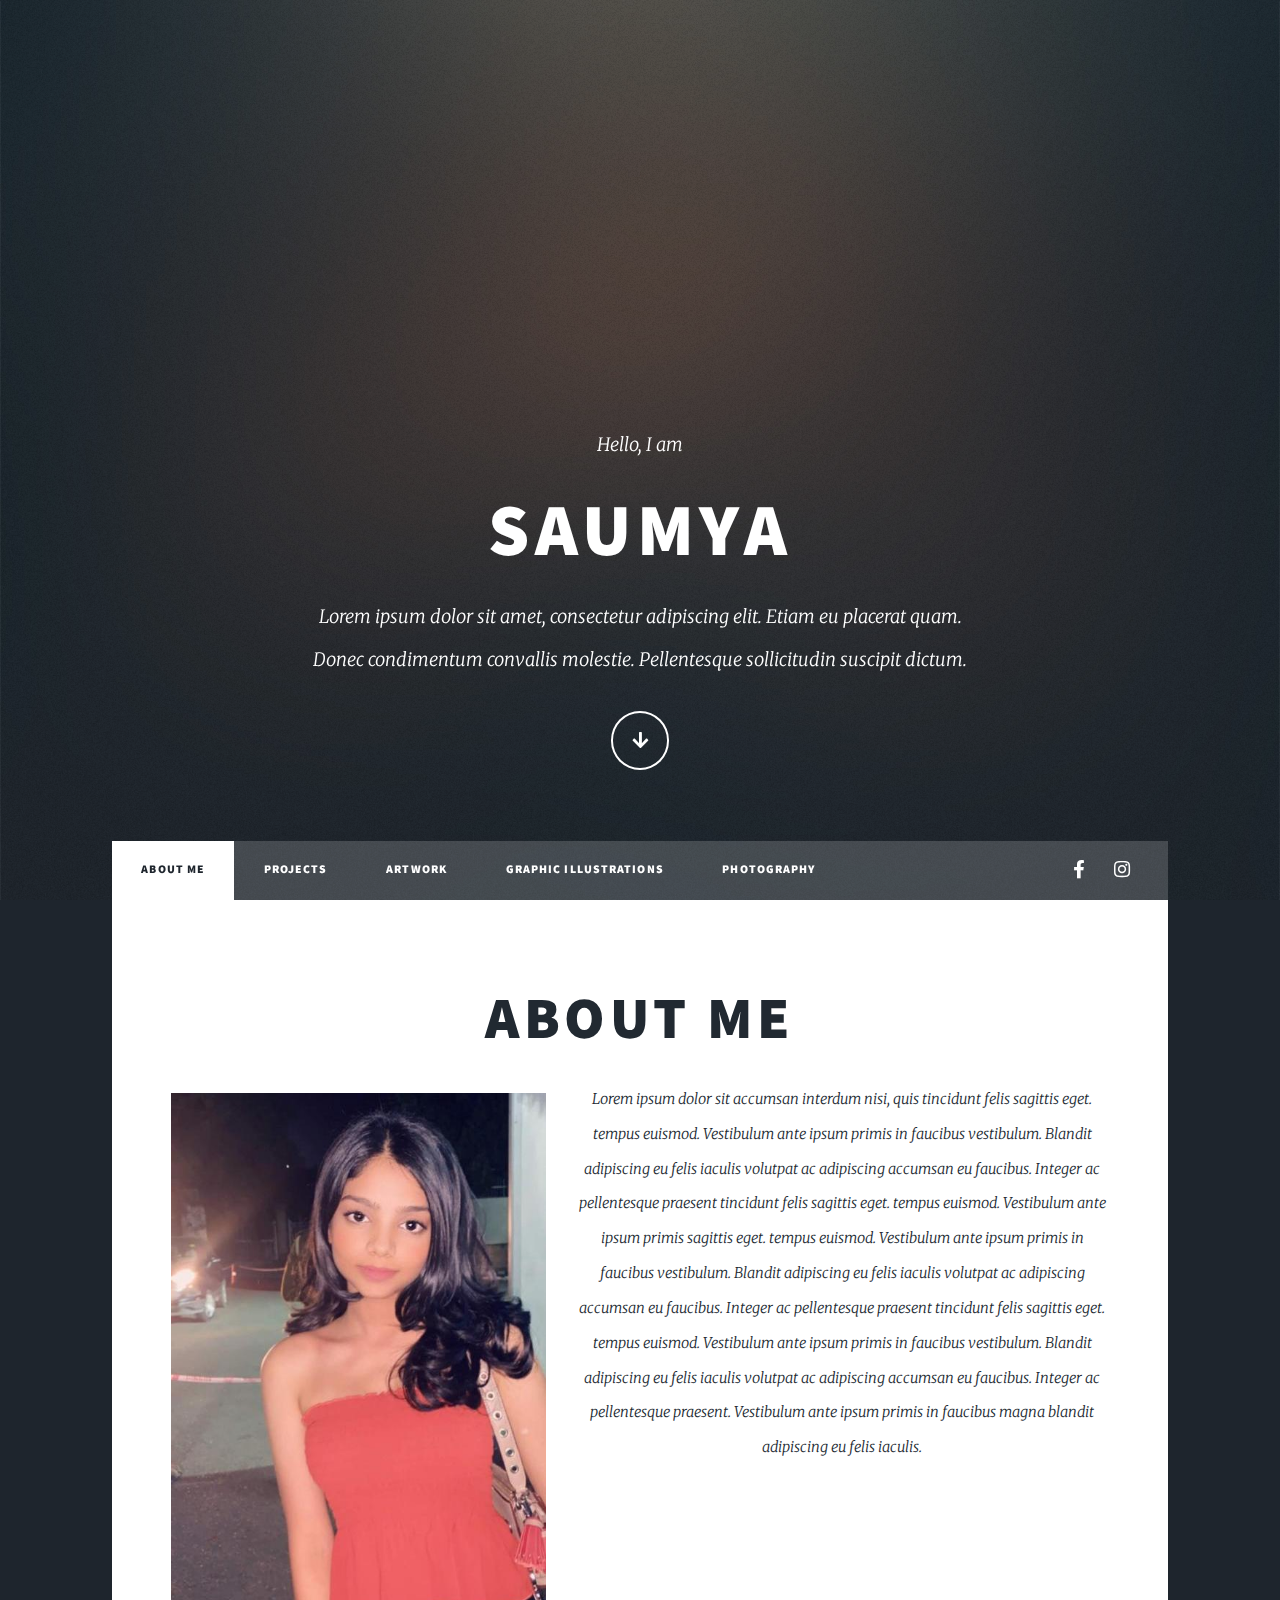
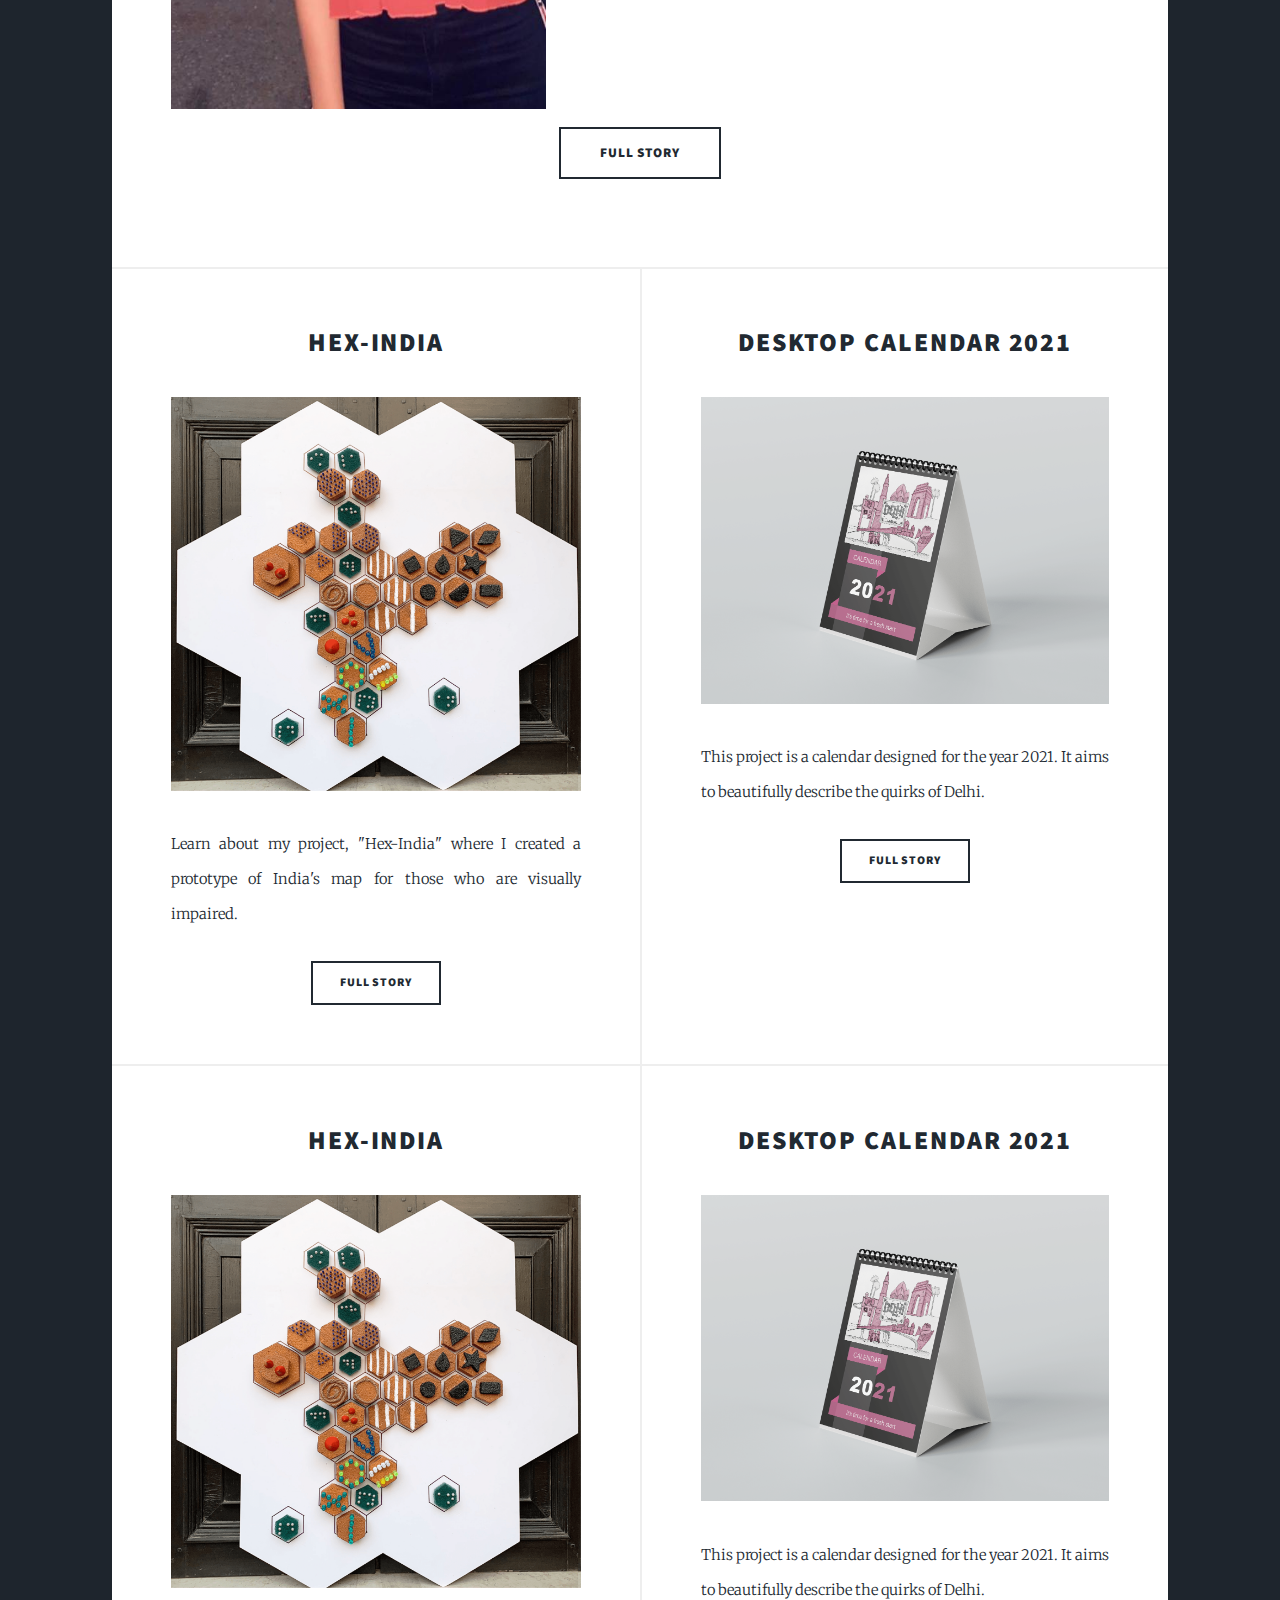
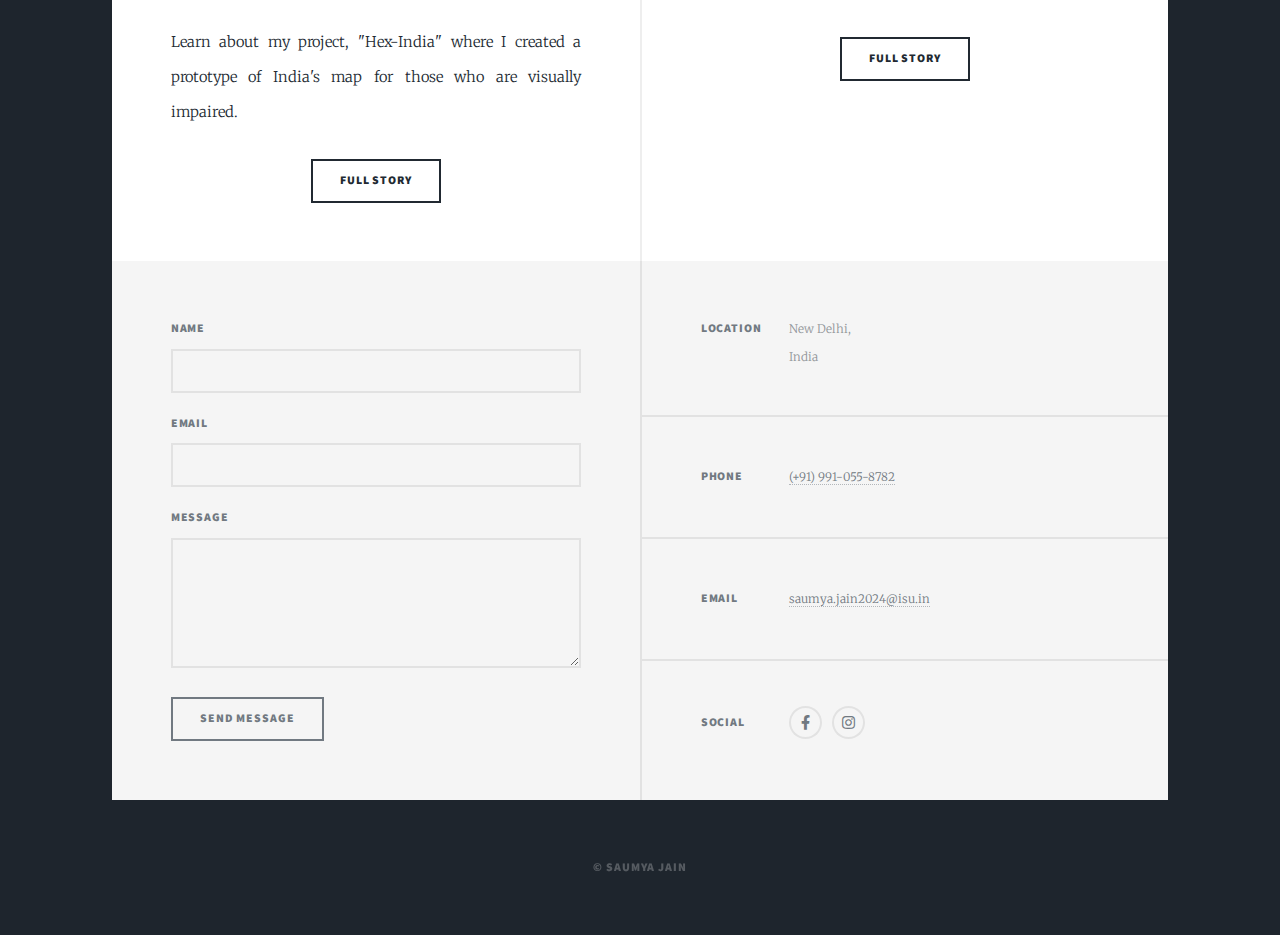
==== commit 0d48a250: "projects" ====
--- a/index.html
+++ b/index.html
@@ -60,23 +60,42 @@
 							<section class="posts">
 								<article>
 									<header>
-										<h2><a href="projects.html">Hex-India</a></h2>
+										<h2><a href="hexindia.html">Hex-India</a></h2>
 									</header>
-									<a href="projects.html" class="image fit"><img src="images/polyindia/proto.png" alt="" /></a>
+									<a href="hexindia.html" class="image fit"><img src="images/polyindia/proto.png" alt="" /></a>
 									<p>Learn about my project, "Hex-India" where I created a prototype of India's map for those who are visually impaired.</p>
 									<ul class="actions special">
-										<li><a href="projects.html" class="button">Full Story</a></li>
+										<li><a href="hexindia.html" class="button">Full Story</a></li>
 									</ul>
 								</article>
 								<article>
 									<header>
-										<h2><a href="#">Tempus sed<br />
-										nulla imperdiet</a></h2>
+										<h2><a href="cal2021.html">Desktop Calendar 2021</a></h2>
 									</header>
-									<a href="#" class="image fit"><img src="images/pic05.jpg" alt="" /></a>
-									<p>Donec eget ex magna. Interdum et malesuada fames ac ante ipsum primis in faucibus. Pellentesque venenatis dolor imperdiet dolor mattis sagittis magna etiam.</p>
+									<a href="cal2021.html" class="image fit"><img src="images/cal2021/CalendarMockup1.png" alt="" /></a>
+									<p>This project is a calendar designed for the year 2021. It aims to beautifully describe the quirks of Delhi.</p>
 									<ul class="actions special">
-										<li><a href="#" class="button">Full Story</a></li>
+										<li><a href="cal2021.html" class="button">Full Story</a></li>
+									</ul>
+								</article>
+								<article>
+									<header>
+										<h2><a href="hexindia.html">Hex-India</a></h2>
+									</header>
+									<a href="hexindia.html" class="image fit"><img src="images/polyindia/proto.png" alt="" /></a>
+									<p>Learn about my project, "Hex-India" where I created a prototype of India's map for those who are visually impaired.</p>
+									<ul class="actions special">
+										<li><a href="hexindia.html" class="button">Full Story</a></li>
+									</ul>
+								</article>
+								<article>
+									<header>
+										<h2><a href="cal2021.html">Desktop Calendar 2021</a></h2>
+									</header>
+									<a href="cal2021.html" class="image fit"><img src="images/cal2021/CalendarMockup1.png" alt="" /></a>
+									<p>This project is a calendar designed for the year 2021. It aims to beautifully describe the quirks of Delhi.</p>
+									<ul class="actions special">
+										<li><a href="cal2021.html" class="button">Full Story</a></li>
 									</ul>
 								</article>
 							</section>
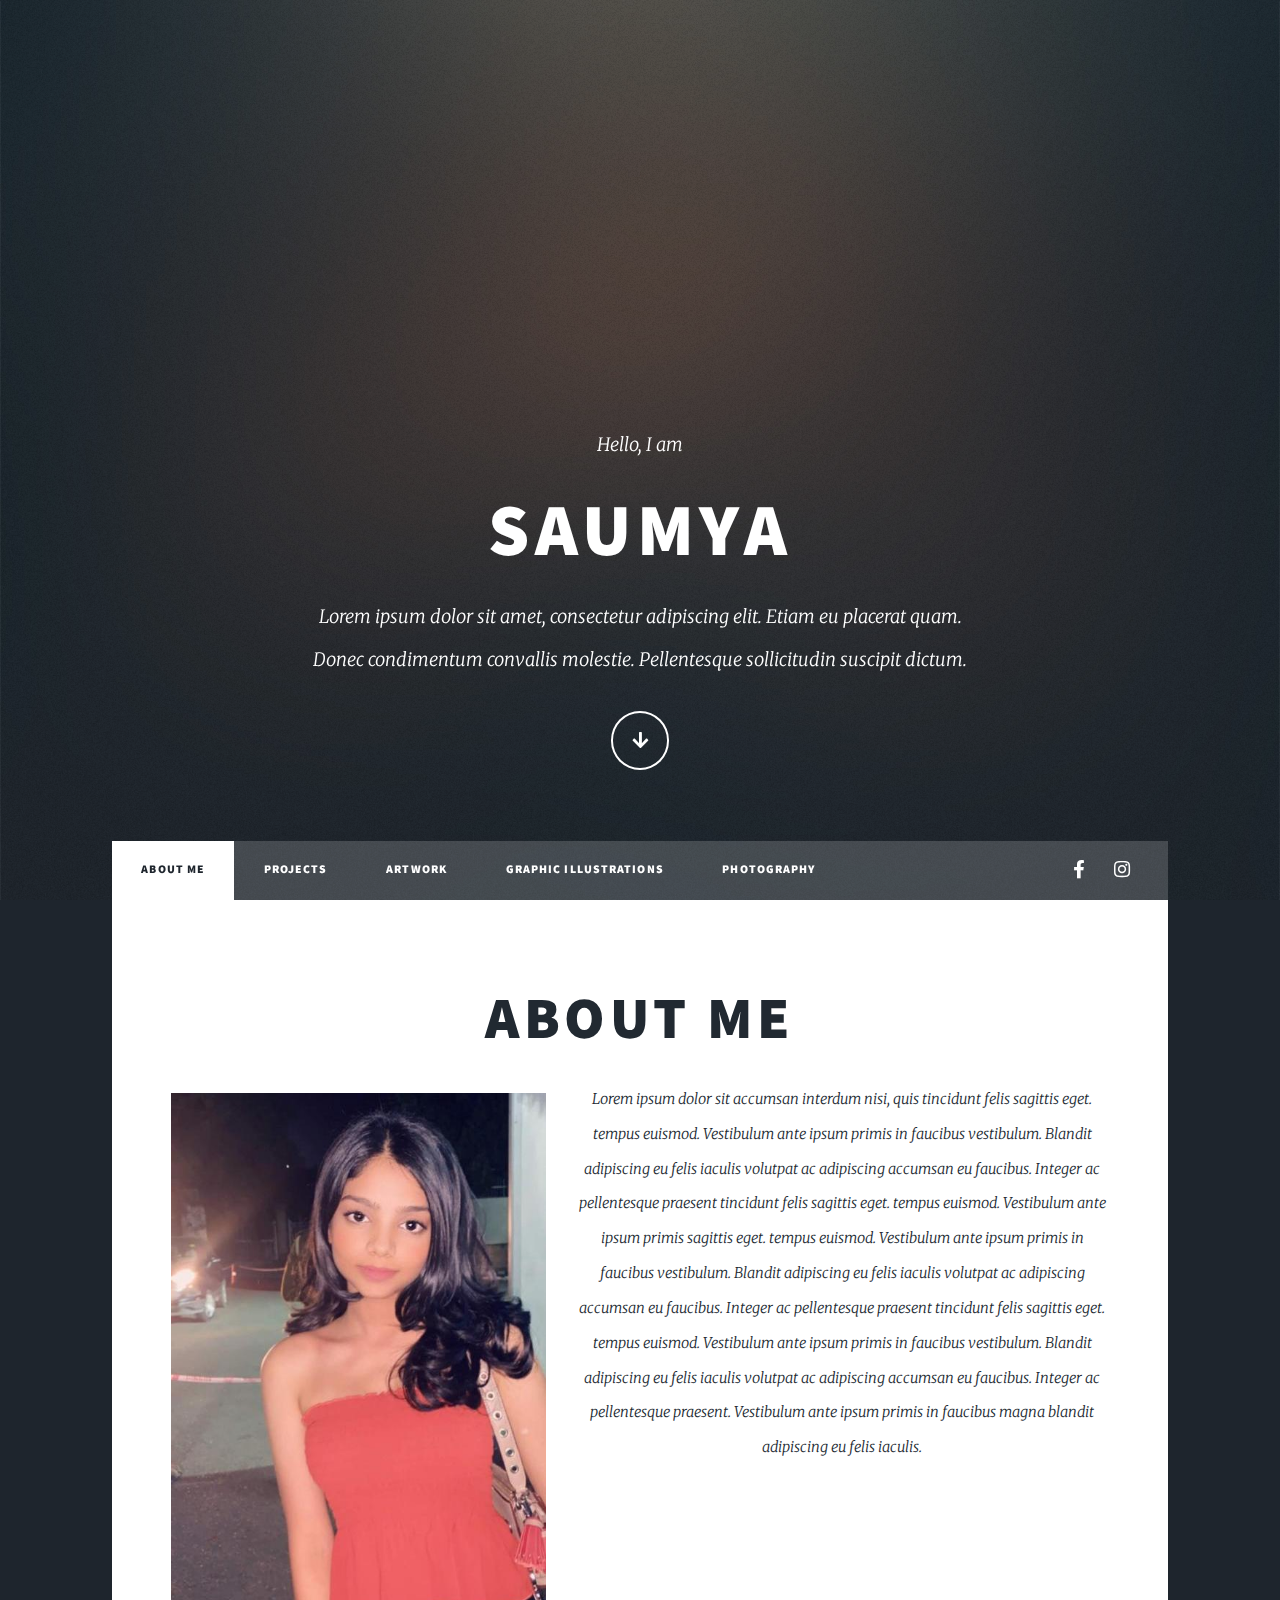
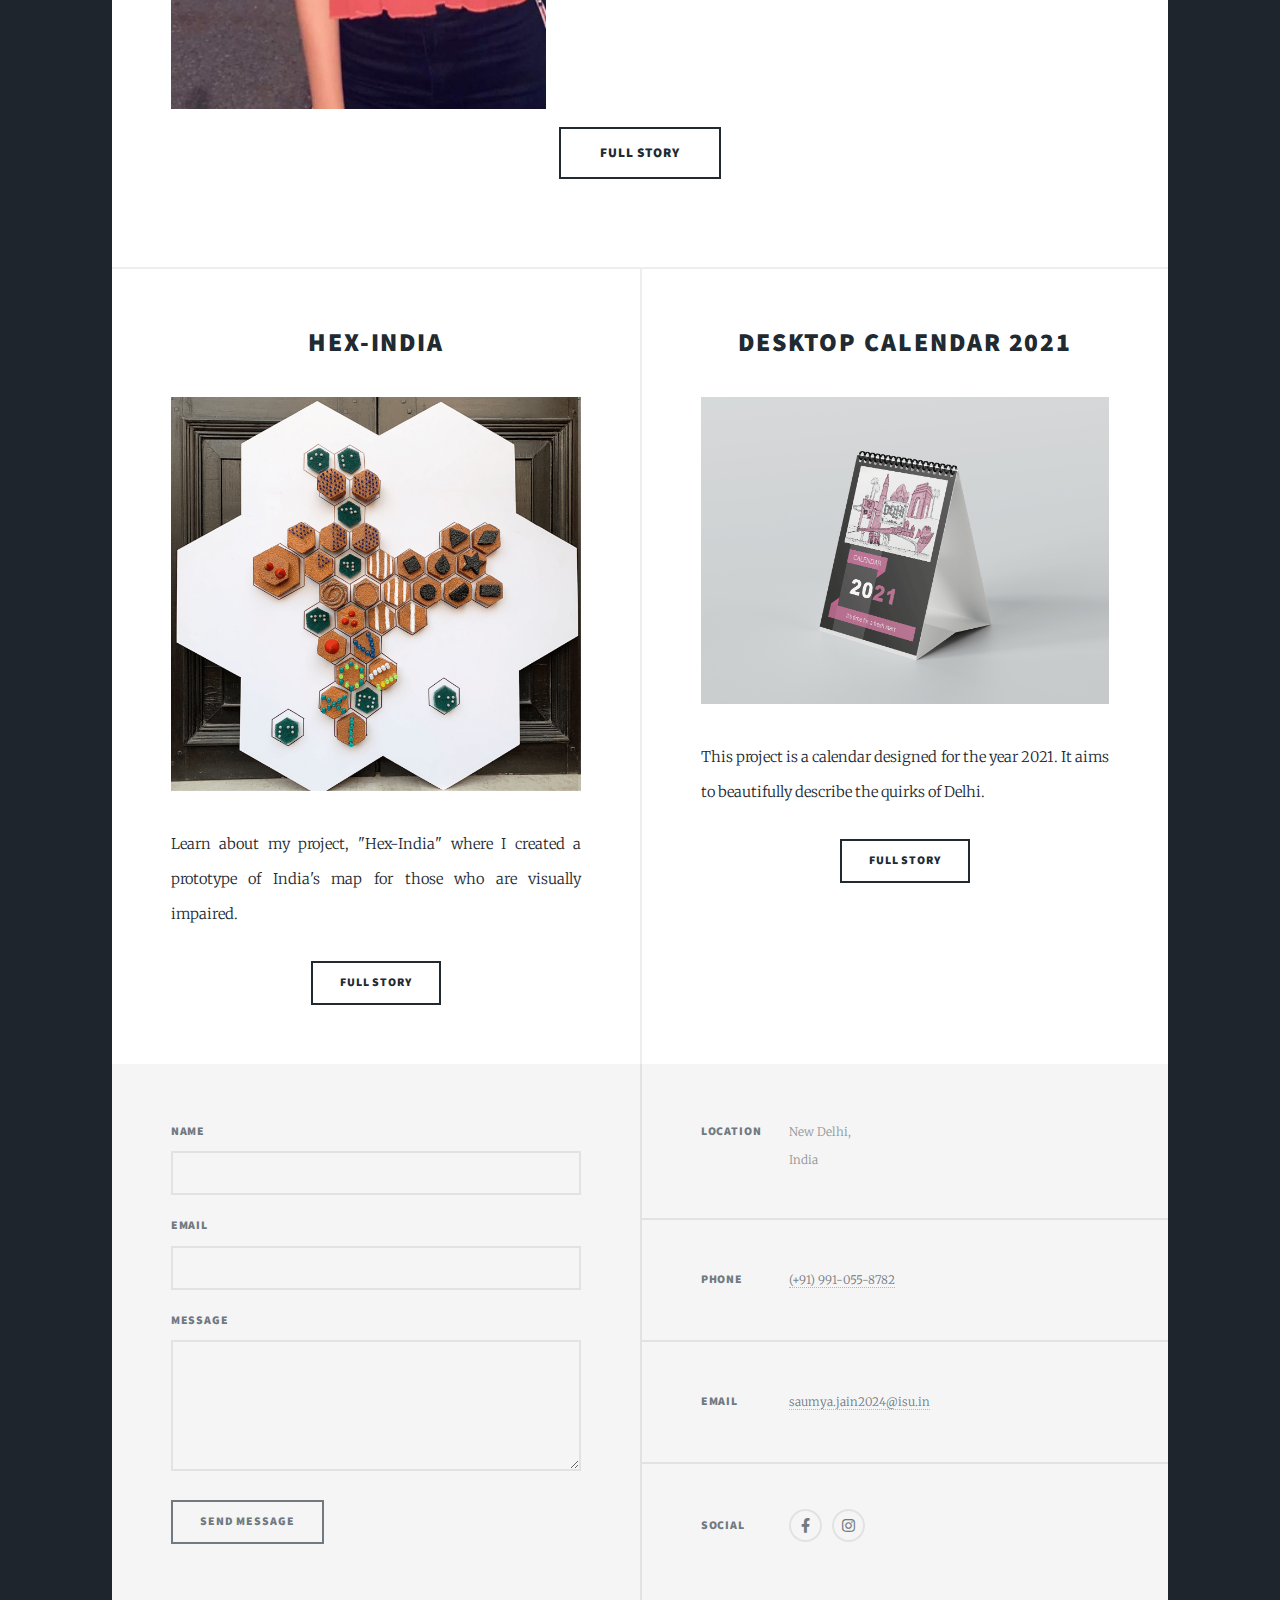
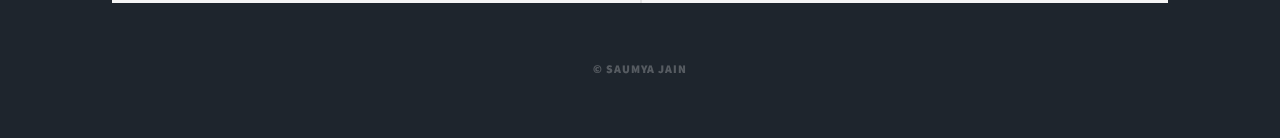
==== commit 97604d58: "mockups" ====
--- a/index.html
+++ b/index.html
@@ -58,26 +58,6 @@
 
 						<!-- Posts -->
 							<section class="posts">
-								<article>
-									<header>
-										<h2><a href="hexindia.html">Hex-India</a></h2>
-									</header>
-									<a href="hexindia.html" class="image fit"><img src="images/polyindia/proto.png" alt="" /></a>
-									<p>Learn about my project, "Hex-India" where I created a prototype of India's map for those who are visually impaired.</p>
-									<ul class="actions special">
-										<li><a href="hexindia.html" class="button">Full Story</a></li>
-									</ul>
-								</article>
-								<article>
-									<header>
-										<h2><a href="cal2021.html">Desktop Calendar 2021</a></h2>
-									</header>
-									<a href="cal2021.html" class="image fit"><img src="images/cal2021/CalendarMockup1.png" alt="" /></a>
-									<p>This project is a calendar designed for the year 2021. It aims to beautifully describe the quirks of Delhi.</p>
-									<ul class="actions special">
-										<li><a href="cal2021.html" class="button">Full Story</a></li>
-									</ul>
-								</article>
 								<article>
 									<header>
 										<h2><a href="hexindia.html">Hex-India</a></h2>
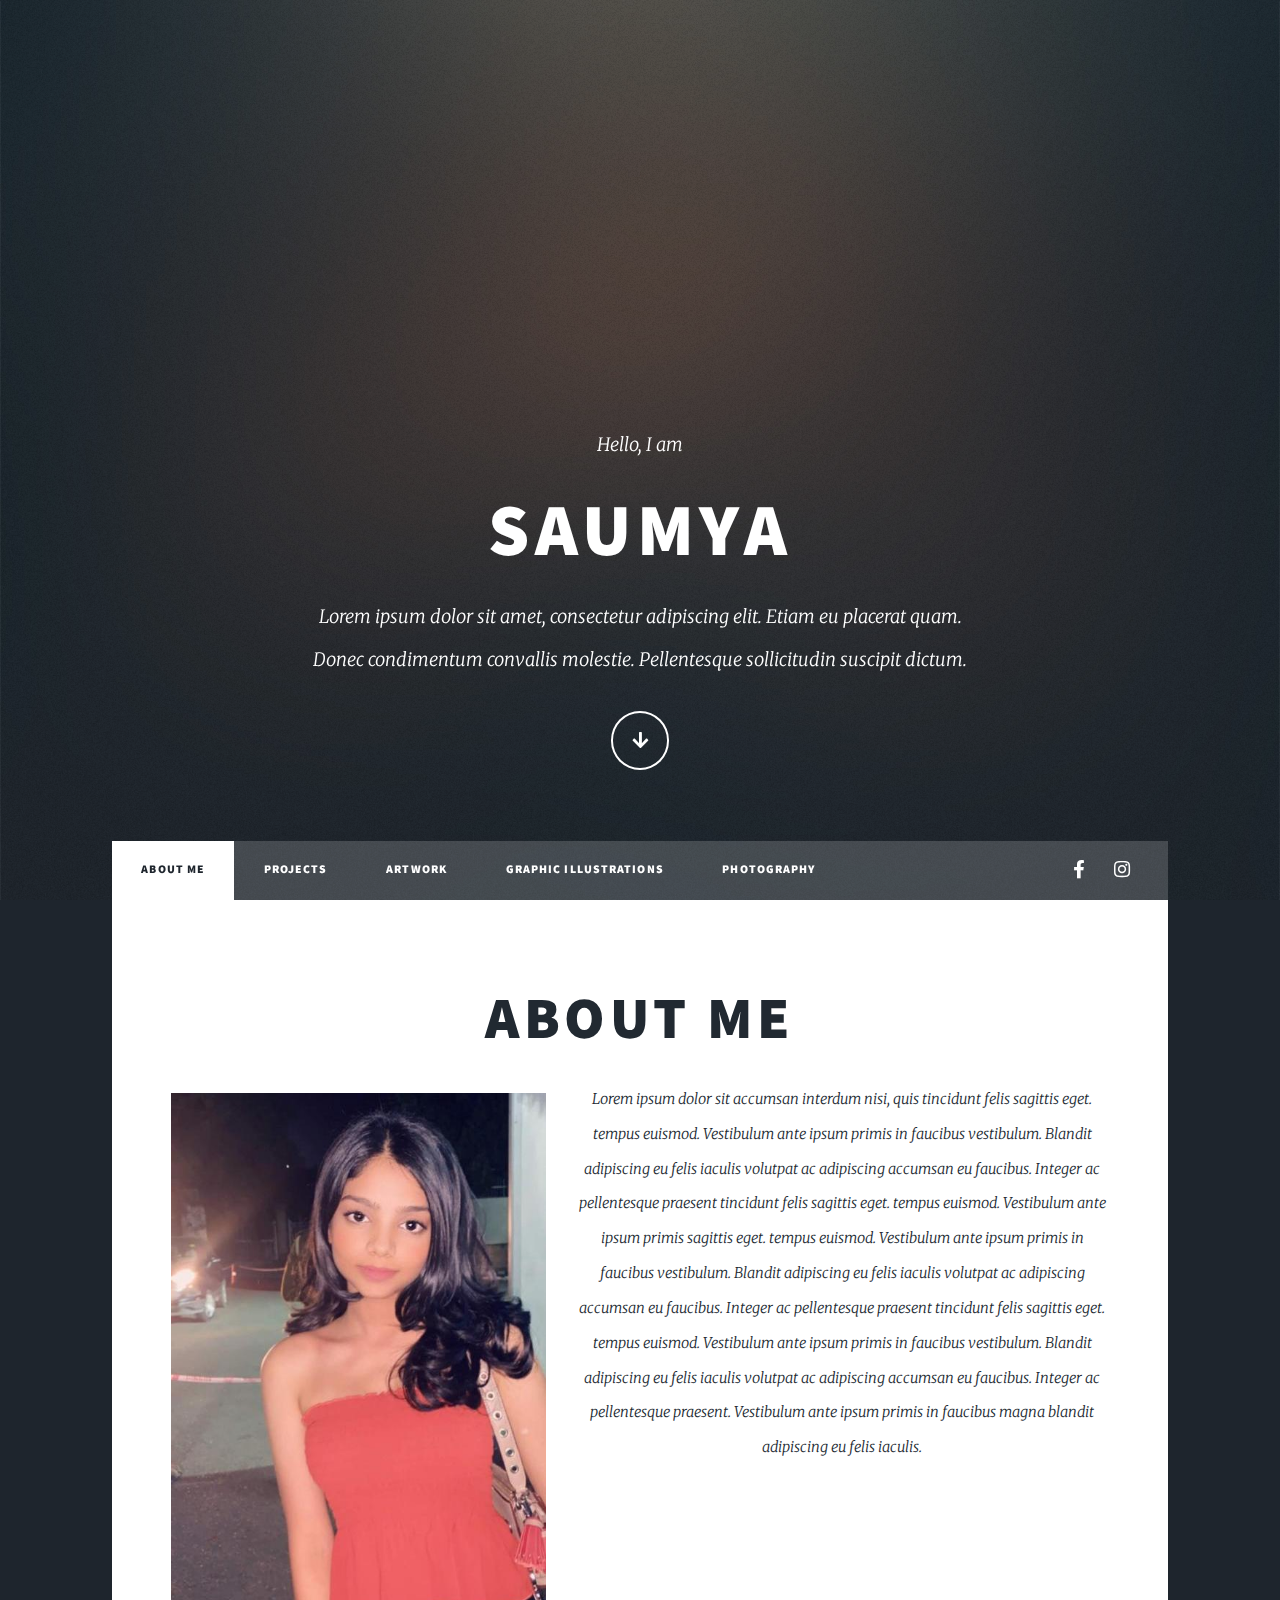
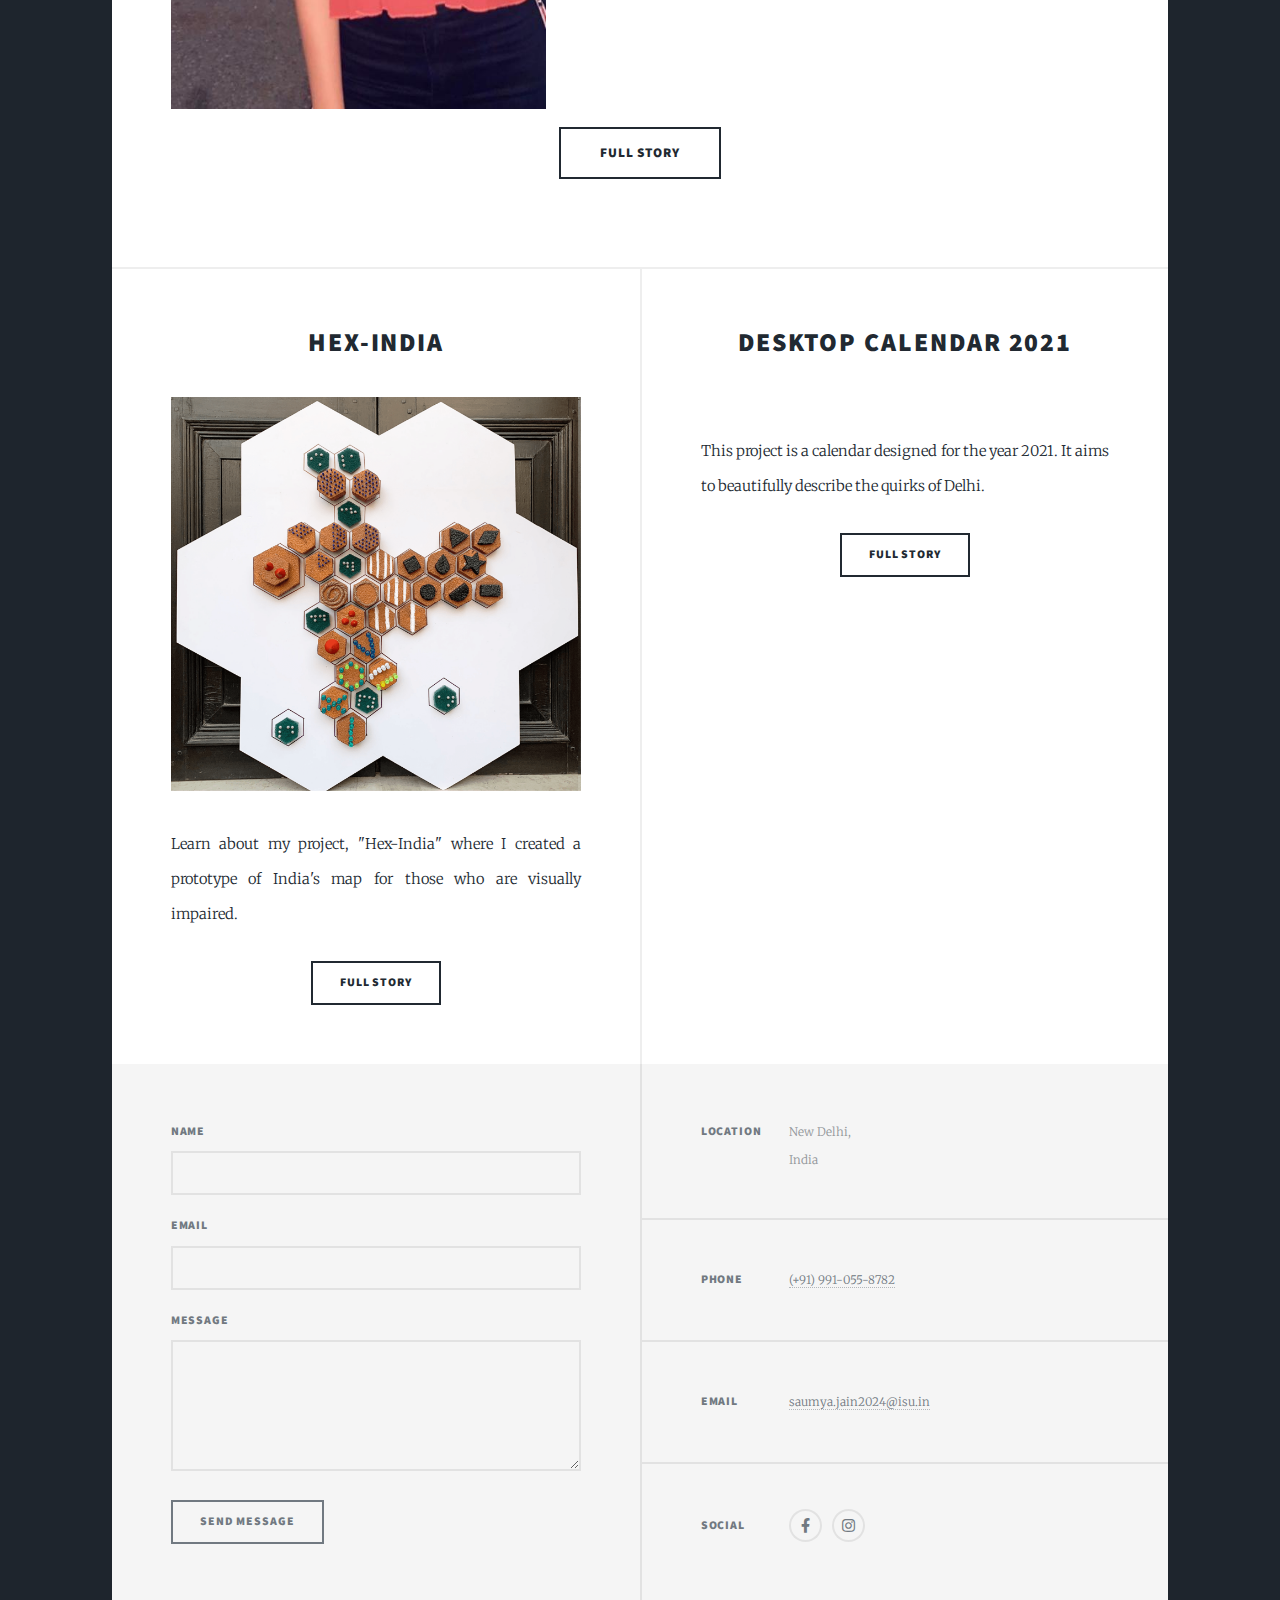
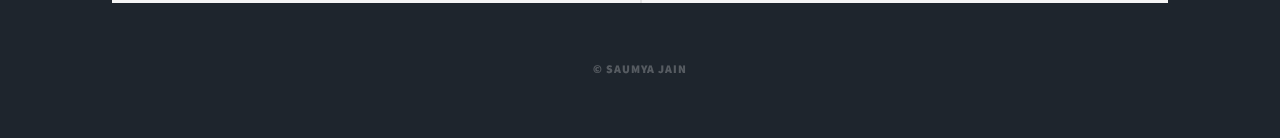
==== commit d93be436: "whoami" ====
--- a/index.html
+++ b/index.html
@@ -72,7 +72,7 @@
 									<header>
 										<h2><a href="cal2021.html">Desktop Calendar 2021</a></h2>
 									</header>
-									<a href="cal2021.html" class="image fit"><img src="images/cal2021/CalendarMockup1.png" alt="" /></a>
+									<a href="cal2021.html" class="image fit"><img src="images/cal2021/CalendarMockup.png" alt="" /></a>
 									<p>This project is a calendar designed for the year 2021. It aims to beautifully describe the quirks of Delhi.</p>
 									<ul class="actions special">
 										<li><a href="cal2021.html" class="button">Full Story</a></li>
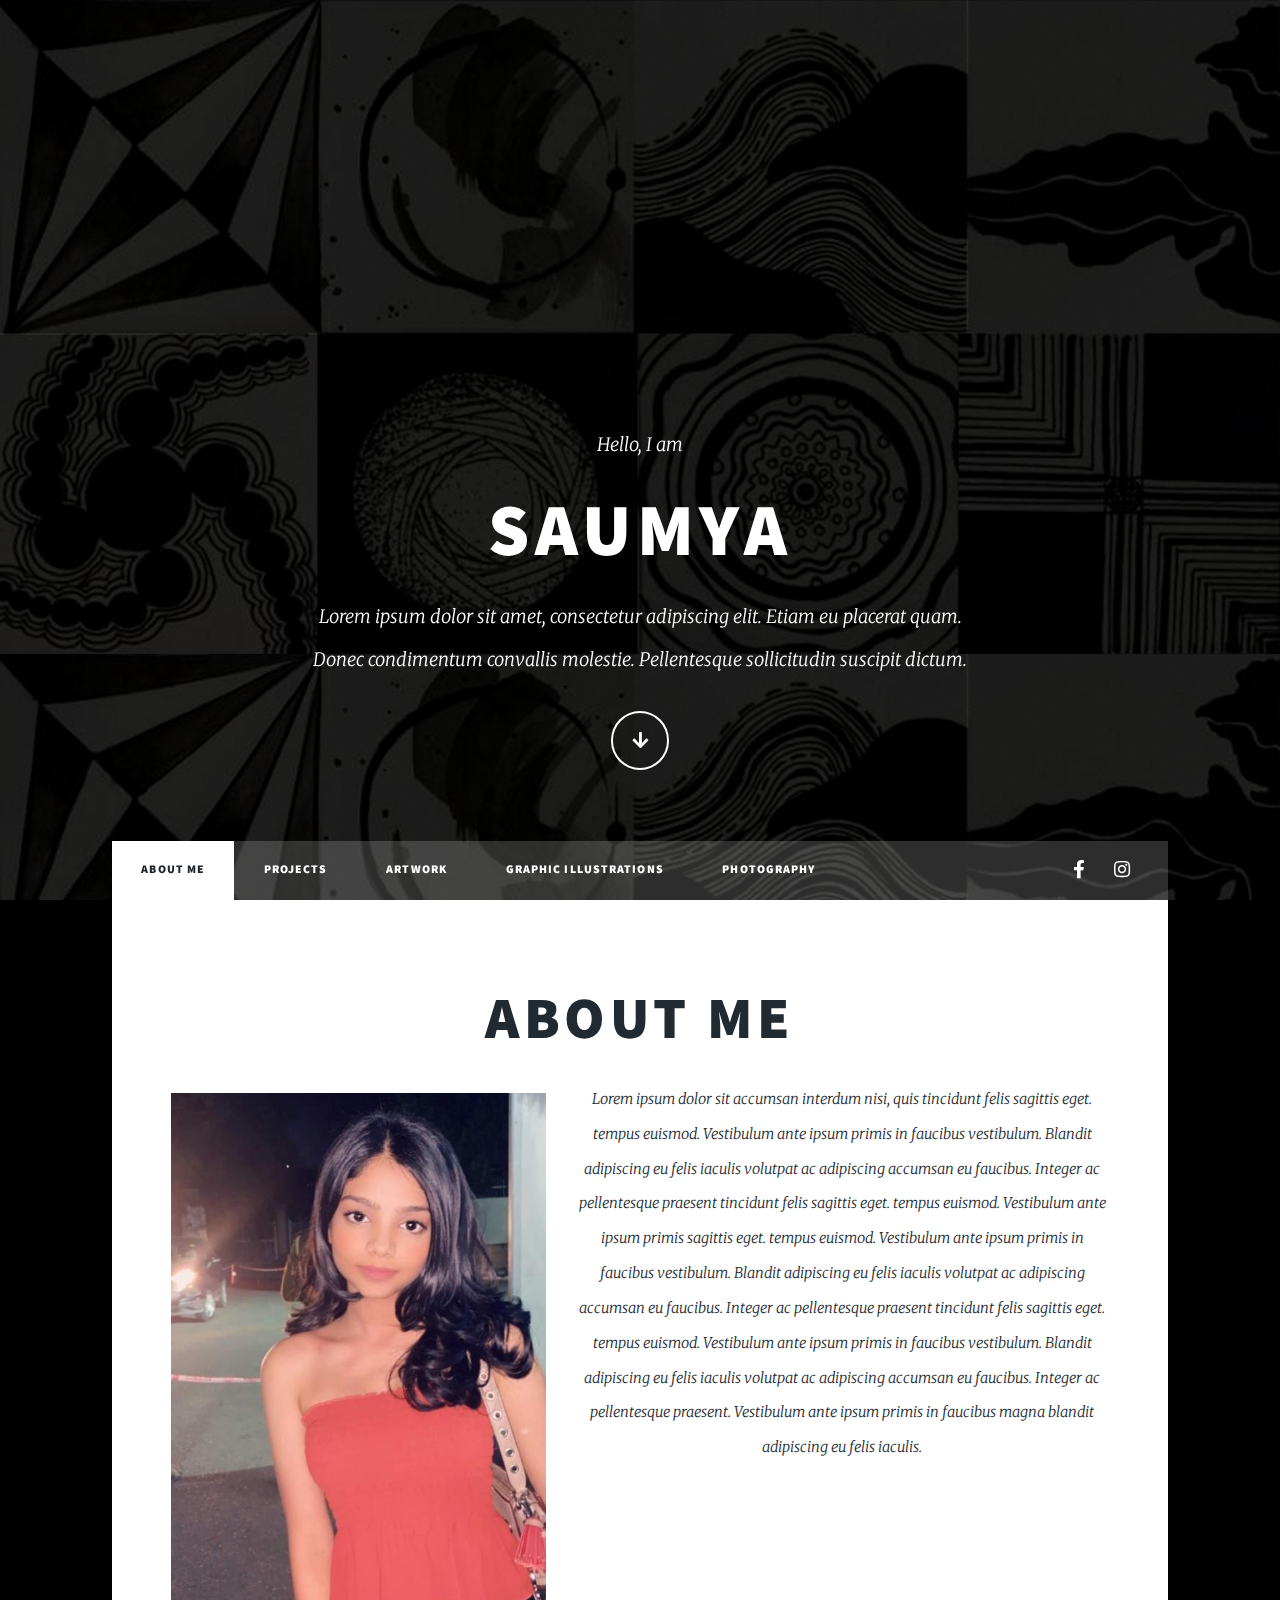
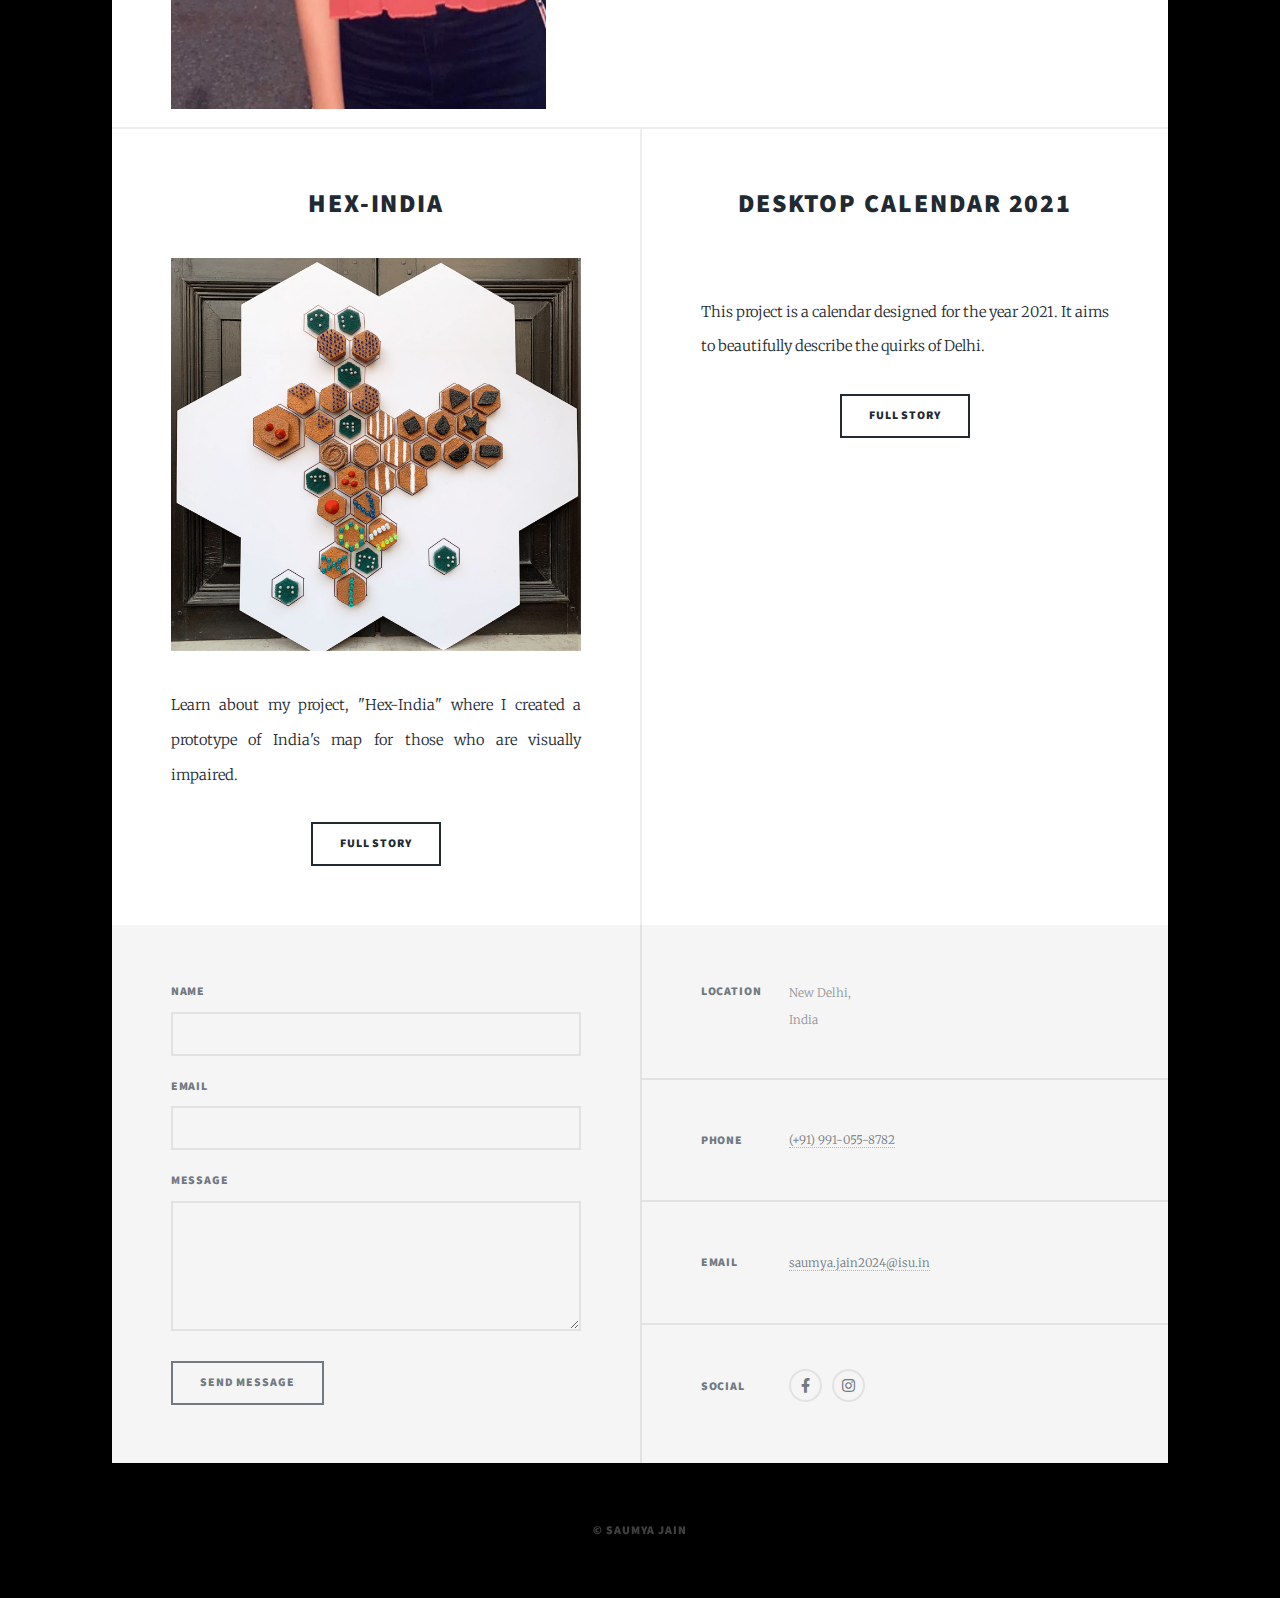
==== commit 11a0654f: "idk" ====
--- a/index.html
+++ b/index.html
@@ -51,9 +51,6 @@
 									<h2>About Me</h2>
 									<p><span class="image left"><img src="images/saumya.jpeg" alt="" /></span>Lorem ipsum dolor sit accumsan interdum nisi, quis tincidunt felis sagittis eget. tempus euismod. Vestibulum ante ipsum primis in faucibus vestibulum. Blandit adipiscing eu felis iaculis volutpat ac adipiscing accumsan eu faucibus. Integer ac pellentesque praesent tincidunt felis sagittis eget. tempus euismod. Vestibulum ante ipsum primis sagittis eget. tempus euismod. Vestibulum ante ipsum primis in faucibus vestibulum. Blandit adipiscing eu felis iaculis volutpat ac adipiscing accumsan eu faucibus. Integer ac pellentesque praesent tincidunt felis sagittis eget. tempus euismod. Vestibulum ante ipsum primis in faucibus vestibulum. Blandit adipiscing eu felis iaculis volutpat ac adipiscing accumsan eu faucibus. Integer ac pellentesque praesent. Vestibulum ante ipsum primis in faucibus magna blandit adipiscing eu felis iaculis.</p>
 								</header>
-								<ul class="actions special">
-									<li><a href="#" class="button large">Full Story</a></li>
-								</ul>
 							</article>
 
 						<!-- Posts -->
--- a/assets/css/main.css
+++ b/assets/css/main.css
@@ -1,11 +1,5 @@
 @import url(fontawesome-all.min.css);
 @import url("https://fonts.googleapis.com/css?family=Merriweather:300,700,300italic,700italic|Source+Sans+Pro:900");
-
-/*
-	Massively by HTML5 UP
-	html5up.net | @ajlkn
-	Free for personal and commercial use under the CCA 3.0 license (html5up.net/license)
-*/
 
 html, body, div, span, applet, object,
 iframe, h1, h2, h3, h4, h5, h6, p, blockquote,
@@ -99,7 +93,7 @@
 	}
 
 	body {
-		background-color: #1e252d;
+		background-color: #000000;
 	}
 
 		body.is-preload *, body.is-preload *:before, body.is-preload *:after {
@@ -3236,7 +3230,7 @@
 			-webkit-transition-delay: 0.75s;
 			-ms-transition-delay: 0.75s;
 			transition-delay: 0.75s;
-			background: #1e252d;
+			background: #000000;
 			content: '';
 			display: block;
 			height: 100%;
@@ -3352,7 +3346,7 @@
 			#intro .button.primary {
 				background-color: #ffffff;
 				box-shadow: none;
-				color: #1e252d !important;
+				color: #000000 !important;
 			}
 
 				#intro input[type="submit"].primary:hover,
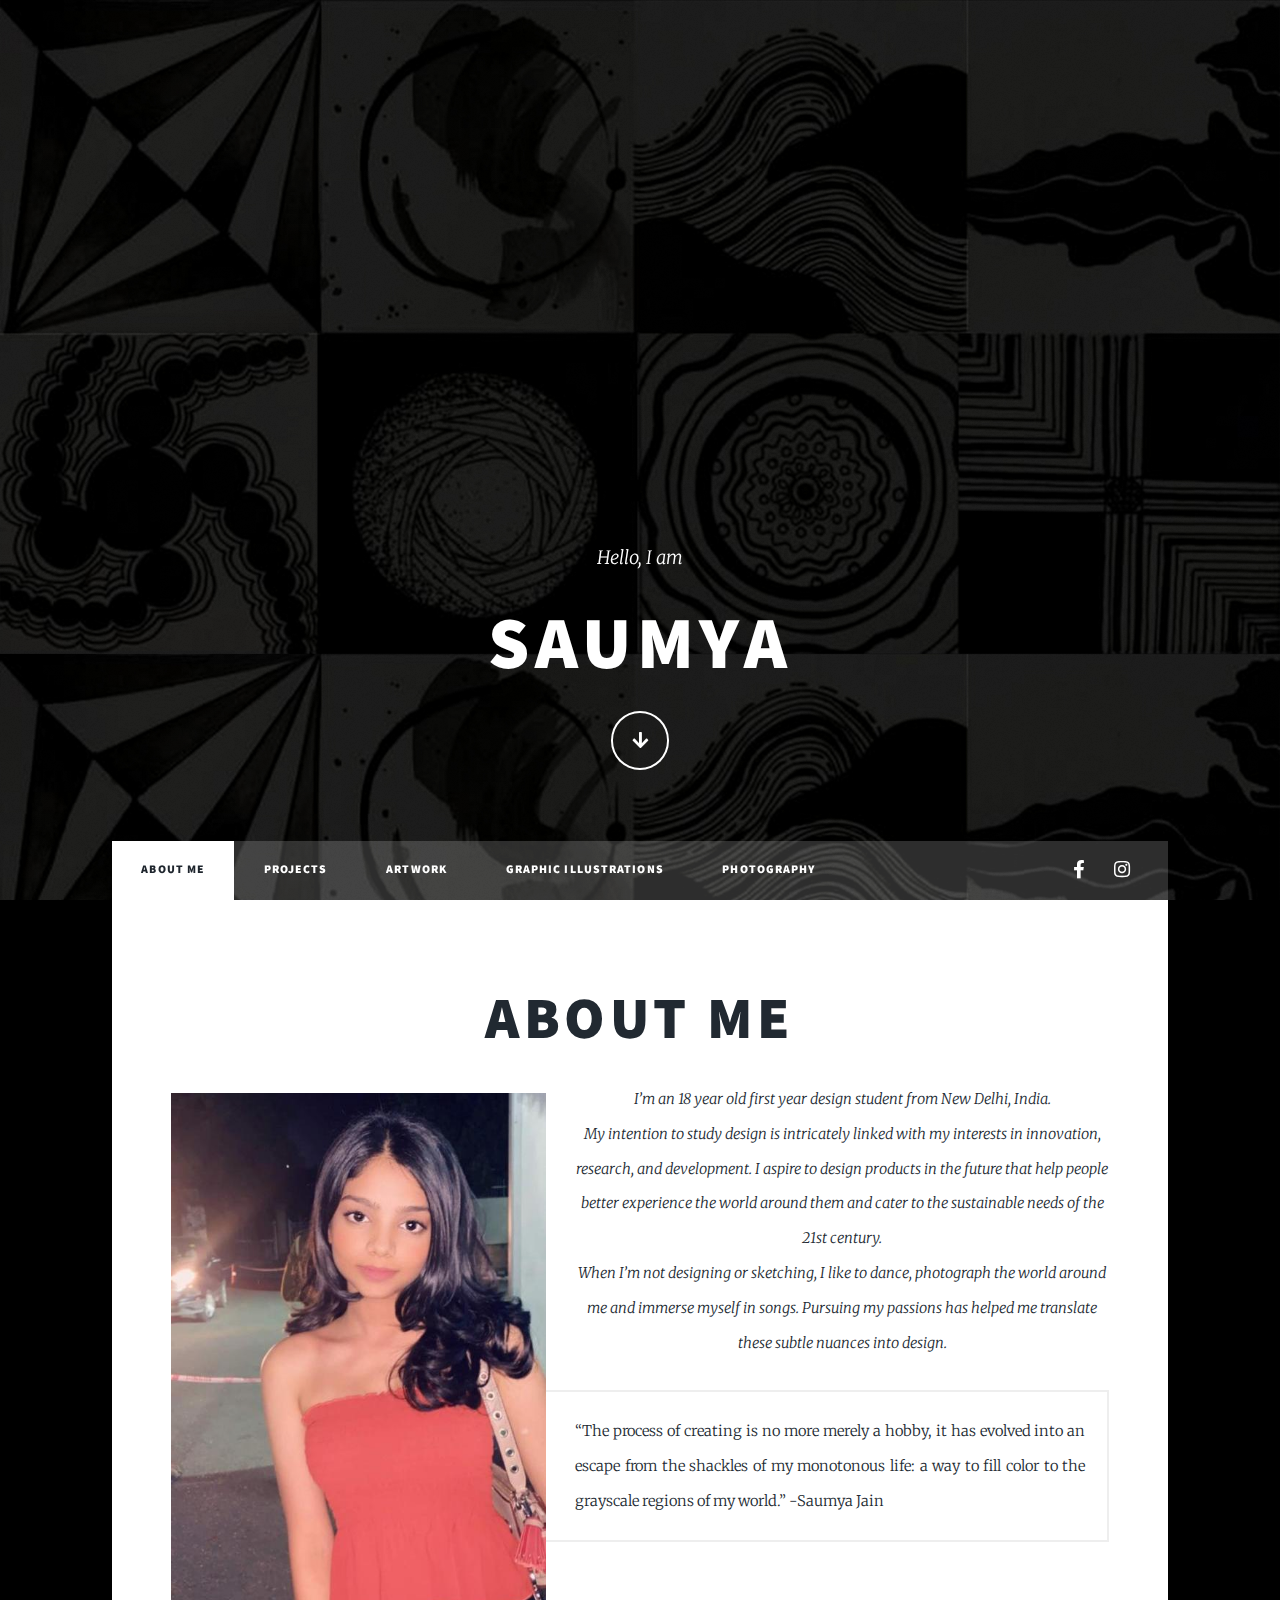
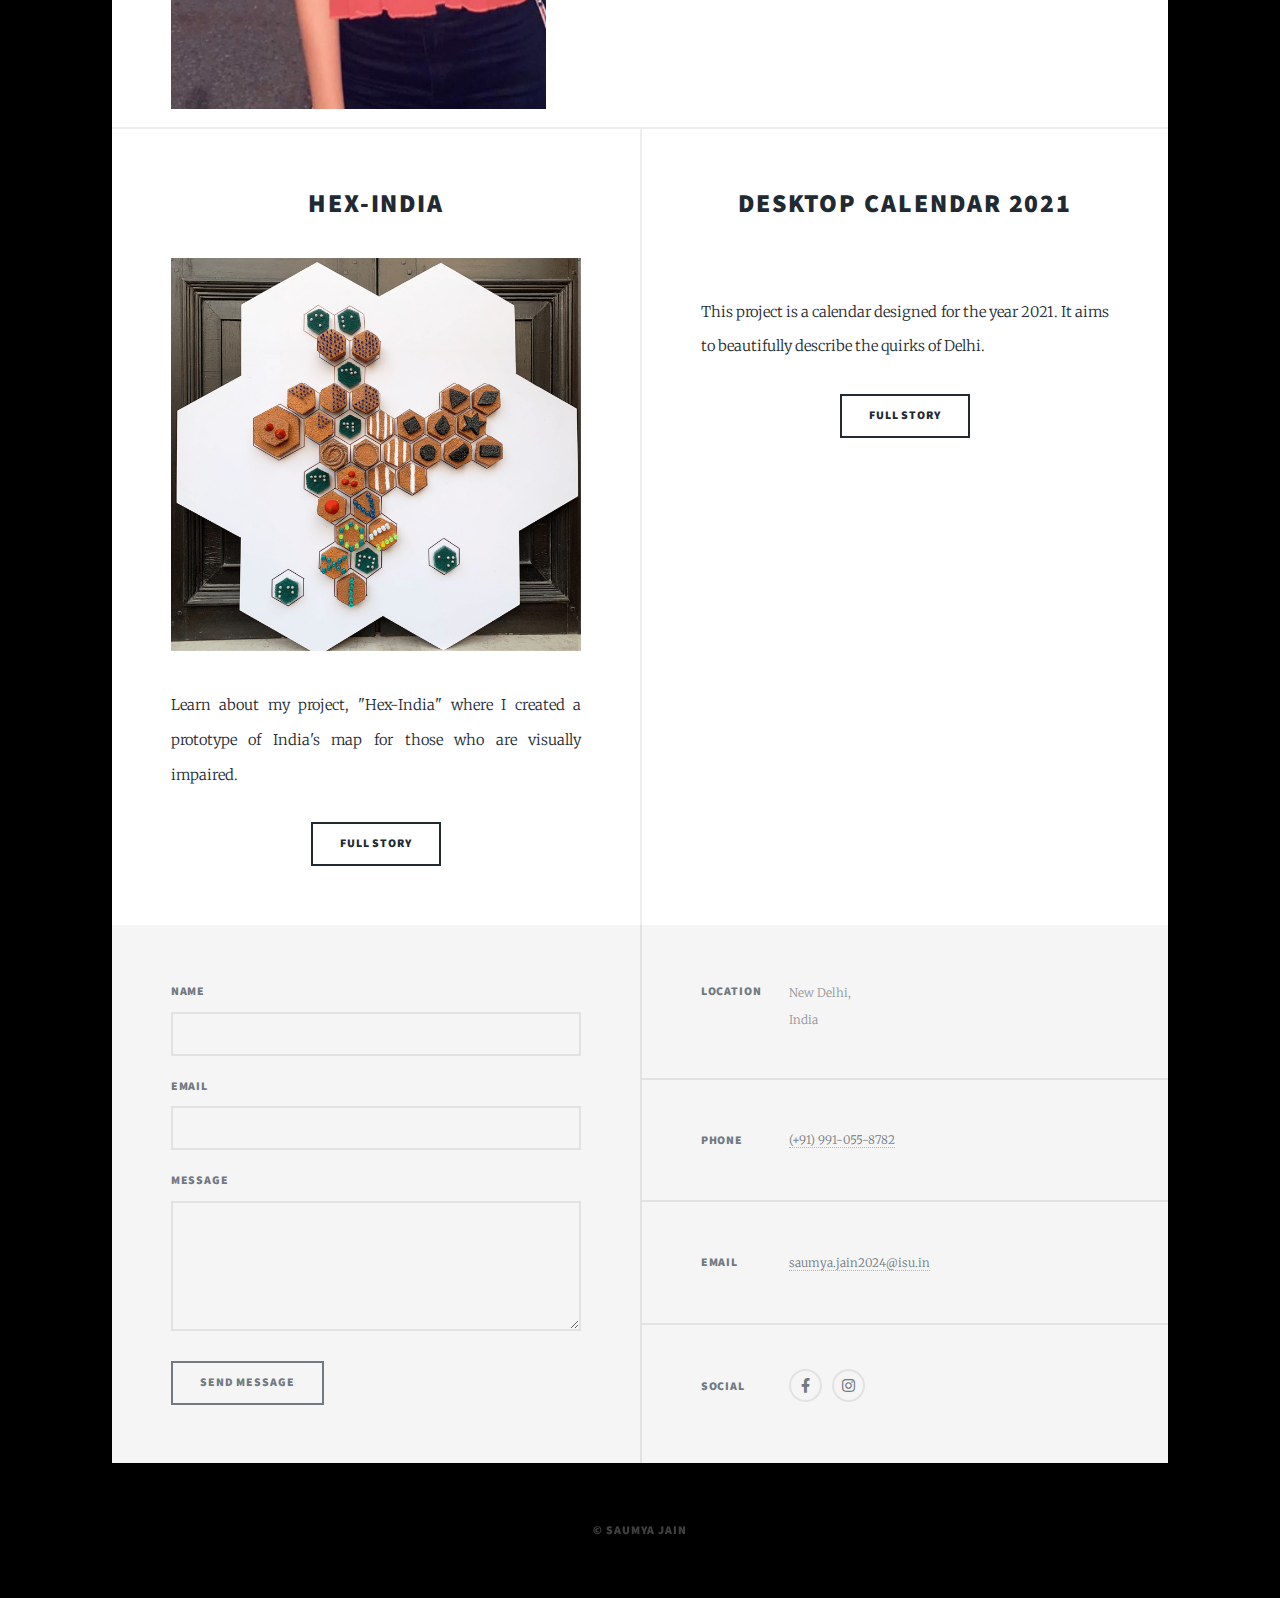
==== commit 8a170314: "about page" ====
--- a/index.html
+++ b/index.html
@@ -16,7 +16,6 @@
 					<div id="intro">
 						<p id="hello">Hello, I am</p>
 						<h1>Saumya</h1>
-						<p>Lorem ipsum dolor sit amet, consectetur adipiscing elit. Etiam eu placerat quam. <br>Donec condimentum convallis molestie. Pellentesque sollicitudin suscipit dictum.</p>
 						<ul class="actions">
 							<li><a href="#header" class="button icon solid solo fa-arrow-down scrolly">Continue</a></li>
 						</ul>
@@ -49,7 +48,12 @@
 							<article class="post featured">
 								<header class="major">
 									<h2>About Me</h2>
-									<p><span class="image left"><img src="images/saumya.jpeg" alt="" /></span>Lorem ipsum dolor sit accumsan interdum nisi, quis tincidunt felis sagittis eget. tempus euismod. Vestibulum ante ipsum primis in faucibus vestibulum. Blandit adipiscing eu felis iaculis volutpat ac adipiscing accumsan eu faucibus. Integer ac pellentesque praesent tincidunt felis sagittis eget. tempus euismod. Vestibulum ante ipsum primis sagittis eget. tempus euismod. Vestibulum ante ipsum primis in faucibus vestibulum. Blandit adipiscing eu felis iaculis volutpat ac adipiscing accumsan eu faucibus. Integer ac pellentesque praesent tincidunt felis sagittis eget. tempus euismod. Vestibulum ante ipsum primis in faucibus vestibulum. Blandit adipiscing eu felis iaculis volutpat ac adipiscing accumsan eu faucibus. Integer ac pellentesque praesent. Vestibulum ante ipsum primis in faucibus magna blandit adipiscing eu felis iaculis.</p>
+									<p><span class="image left"><img src="images/saumya.jpeg" alt="" /></span>I’m an 18 year old first year design student from New Delhi, India. <br>
+										My intention to study design is intricately linked with my interests in innovation, research, and development. I aspire to design products in the future that help people better experience the world around them and cater to the sustainable needs of the 21st century.<br>										
+										When I’m not designing or sketching, I like to dance, photograph the world around me and immerse myself in songs. Pursuing my passions has helped me translate these subtle nuances into design. <br></p>
+										<div class="box">
+											<p>“The process of creating is no more merely a hobby, it has evolved into an escape from the shackles of my monotonous life: a way to fill color to the grayscale regions of my world.” -Saumya Jain</p>
+										</div>
 								</header>
 							</article>
 
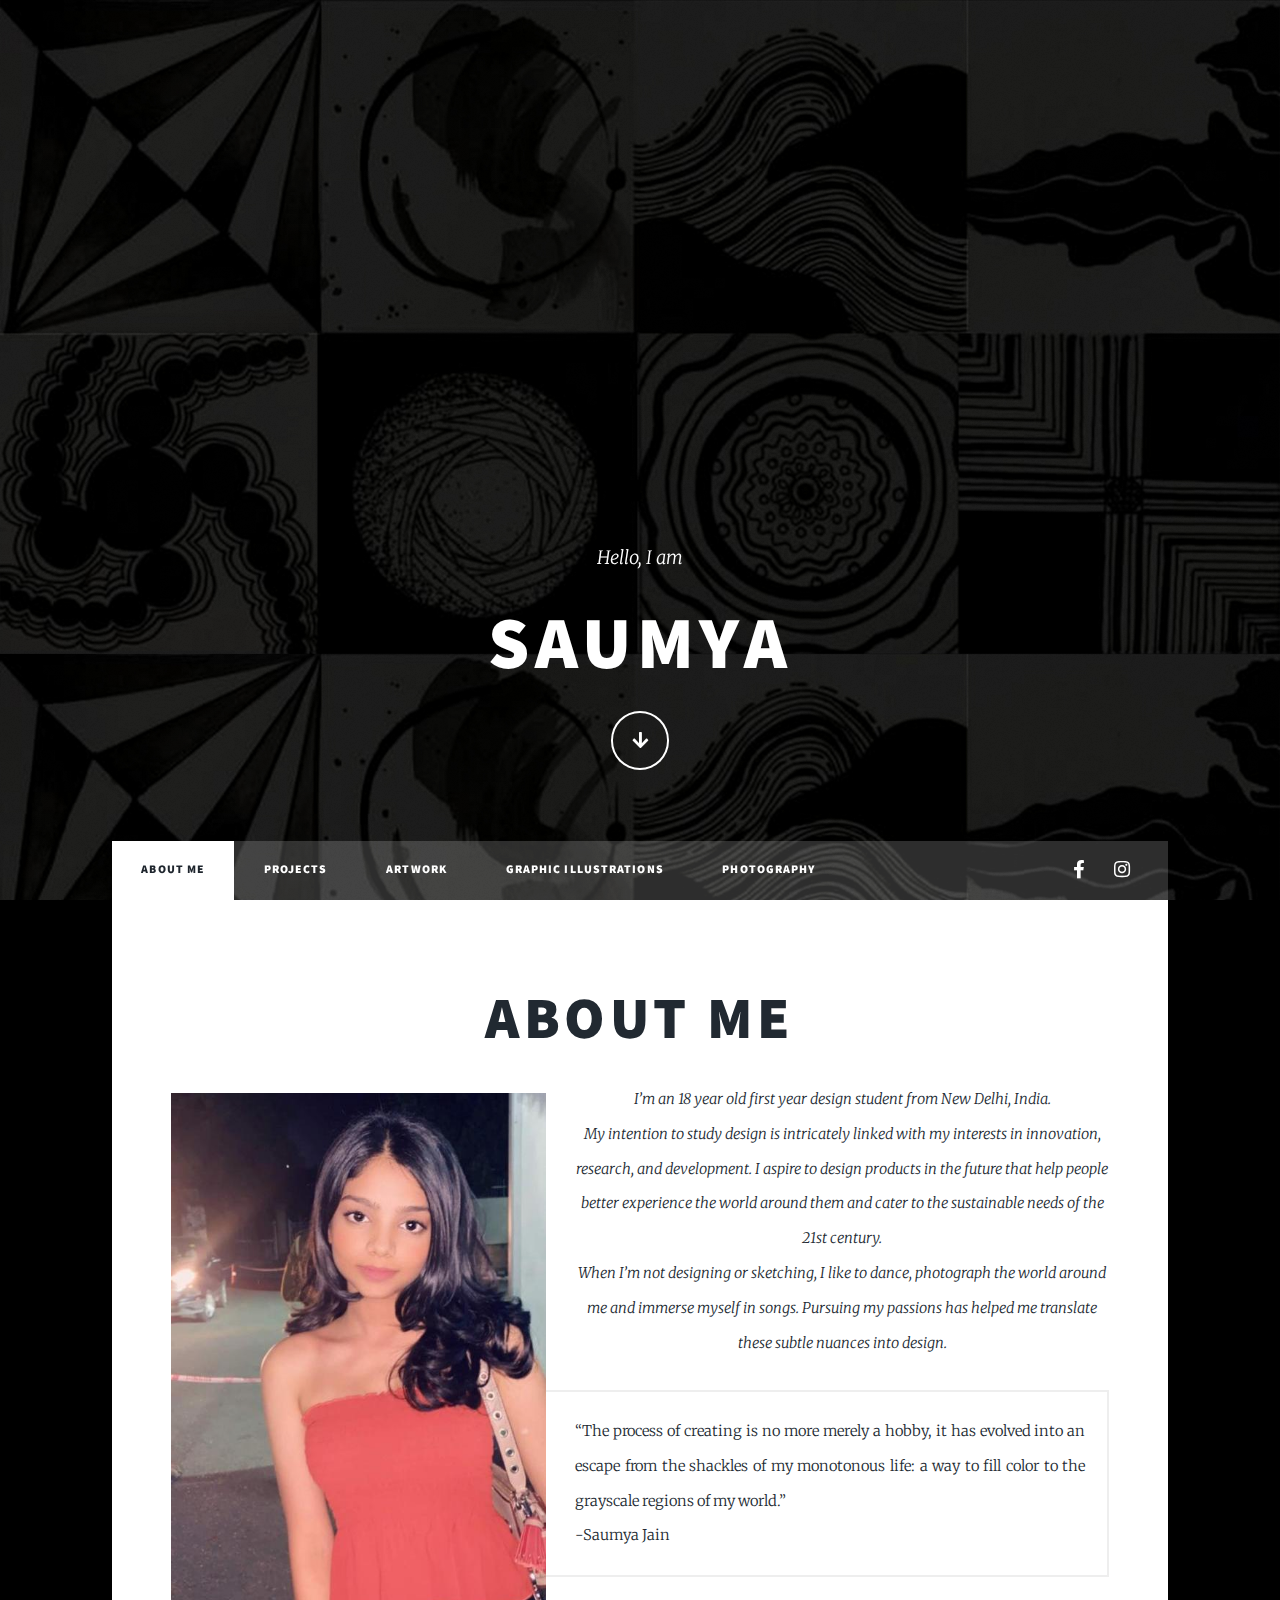
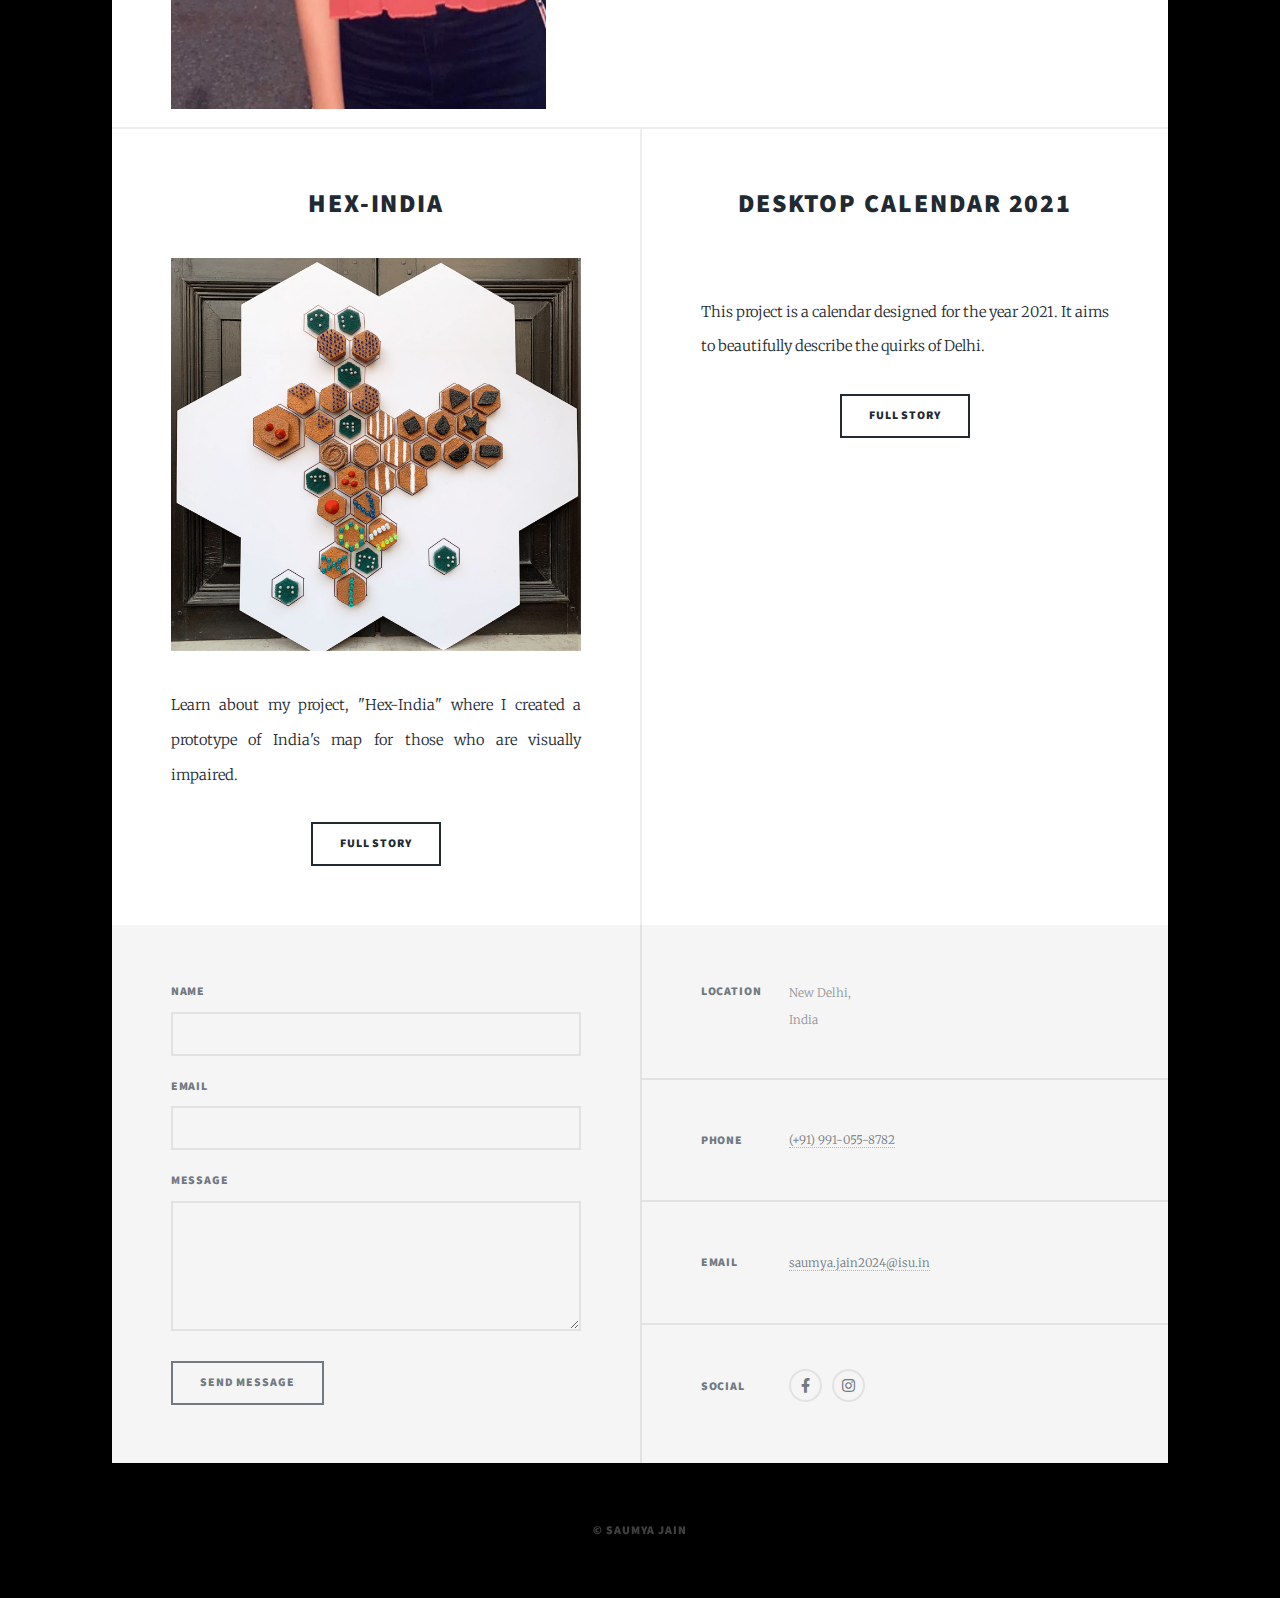
==== commit d4cf5847: "space" ====
--- a/index.html
+++ b/index.html
@@ -52,7 +52,7 @@
 										My intention to study design is intricately linked with my interests in innovation, research, and development. I aspire to design products in the future that help people better experience the world around them and cater to the sustainable needs of the 21st century.<br>										
 										When I’m not designing or sketching, I like to dance, photograph the world around me and immerse myself in songs. Pursuing my passions has helped me translate these subtle nuances into design. <br></p>
 										<div class="box">
-											<p>“The process of creating is no more merely a hobby, it has evolved into an escape from the shackles of my monotonous life: a way to fill color to the grayscale regions of my world.” -Saumya Jain</p>
+											<p>“The process of creating is no more merely a hobby, it has evolved into an escape from the shackles of my monotonous life: a way to fill color to the grayscale regions of my world.” <br>-Saumya Jain</p>
 										</div>
 								</header>
 							</article>
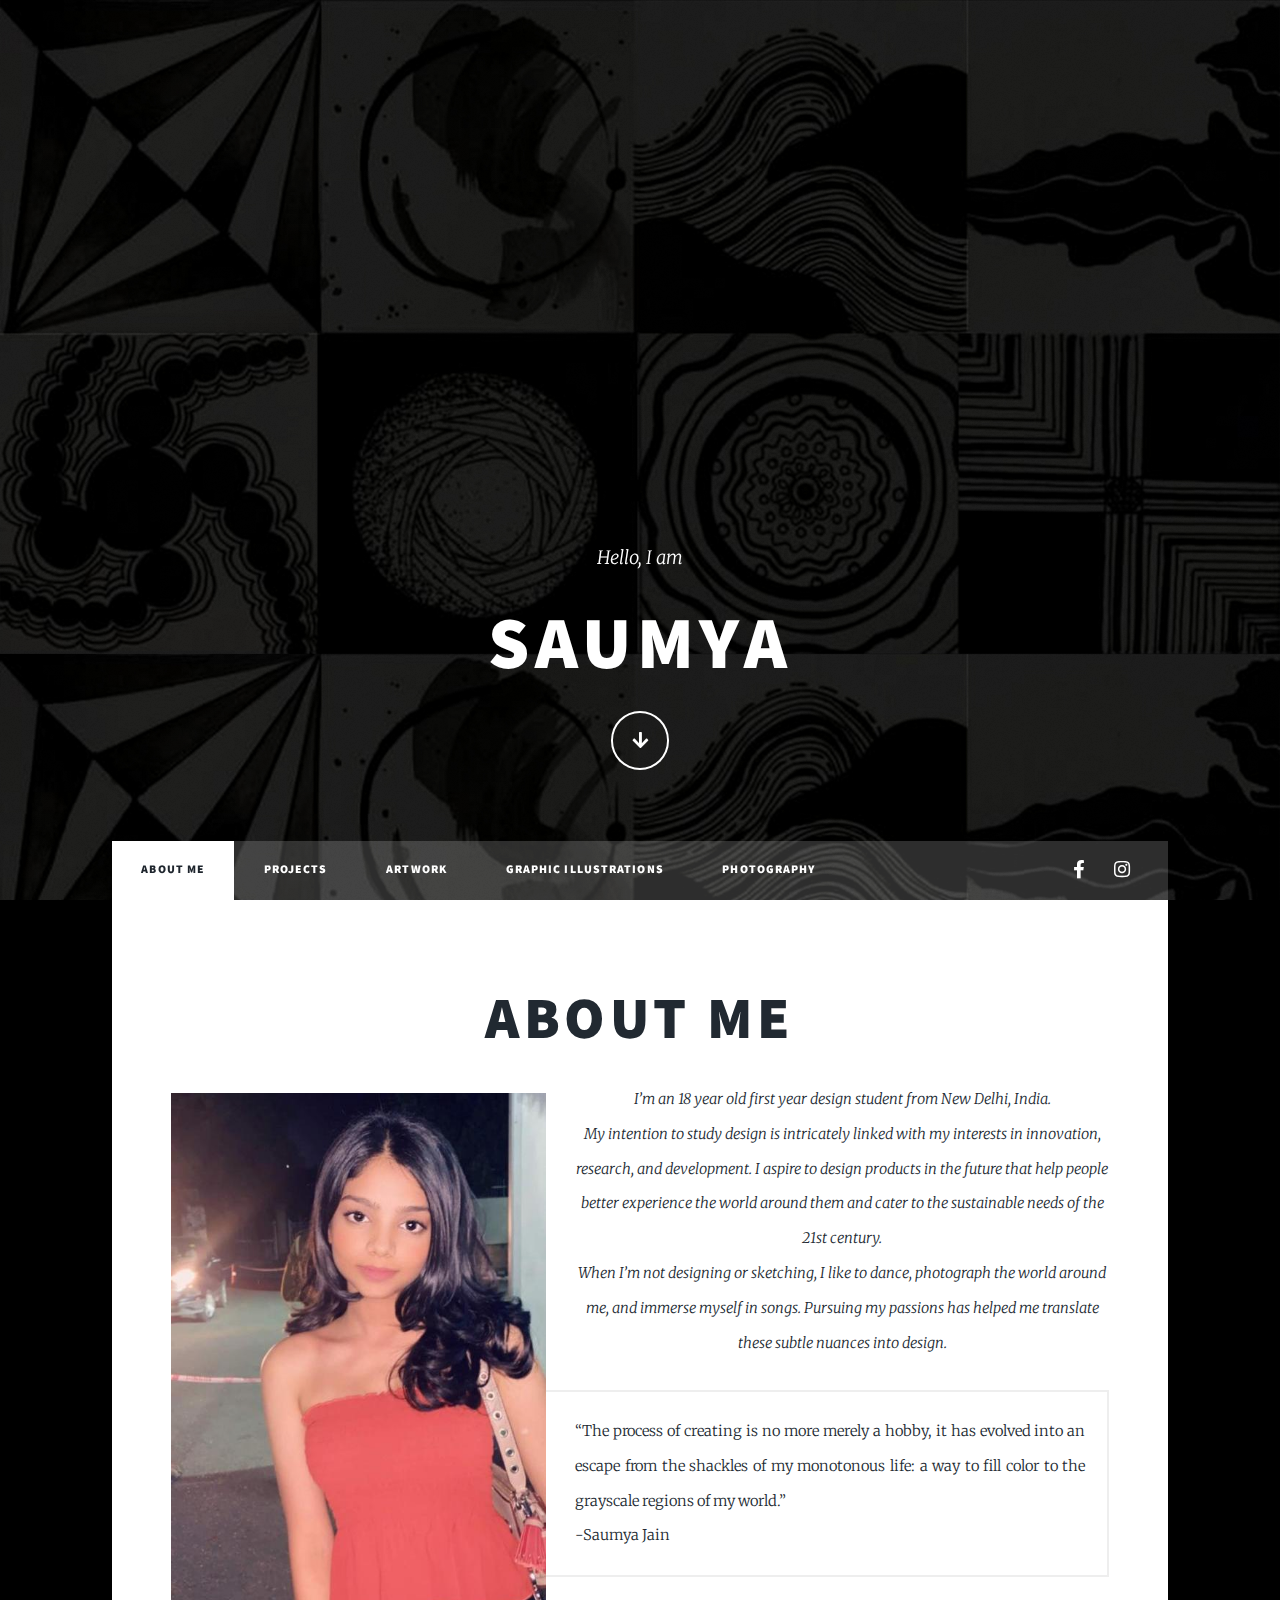
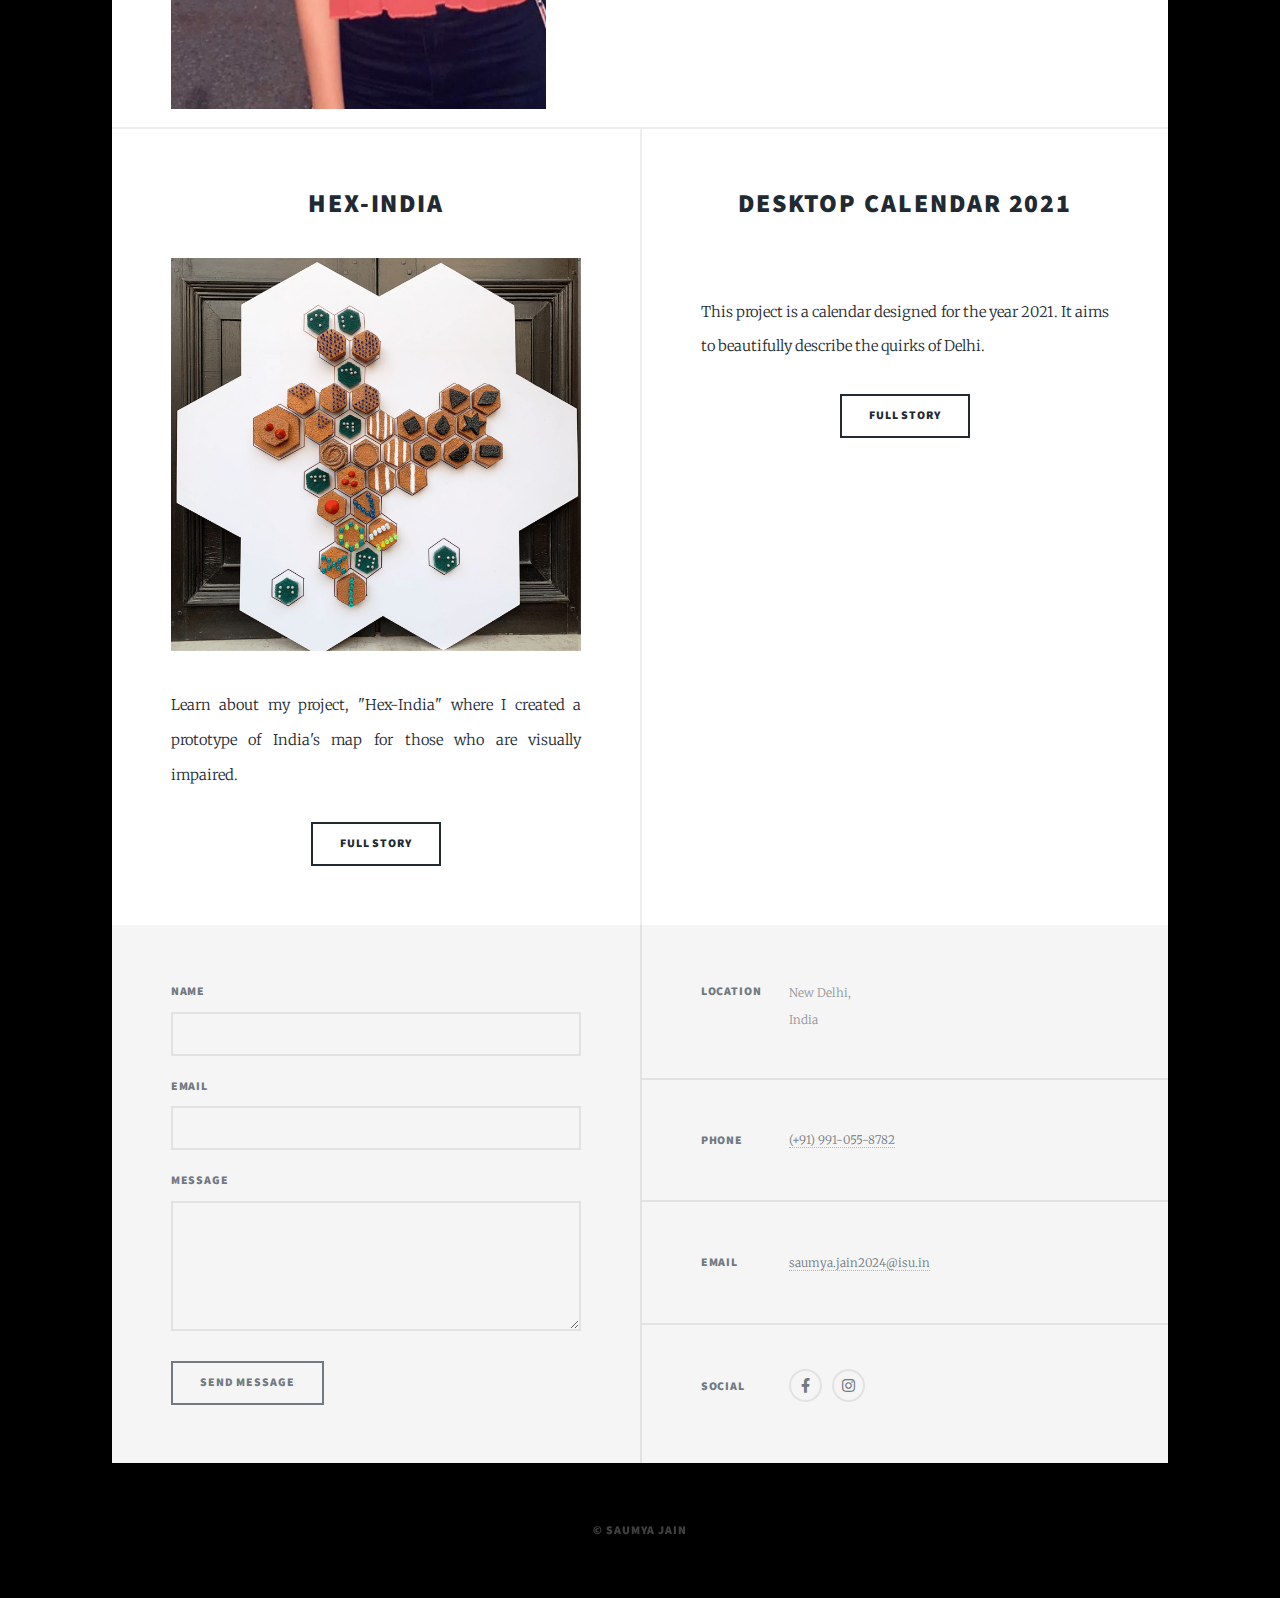
==== commit 0b81d750: "oxford comma" ====
--- a/index.html
+++ b/index.html
@@ -50,7 +50,7 @@
 									<h2>About Me</h2>
 									<p><span class="image left"><img src="images/saumya.jpeg" alt="" /></span>I’m an 18 year old first year design student from New Delhi, India. <br>
 										My intention to study design is intricately linked with my interests in innovation, research, and development. I aspire to design products in the future that help people better experience the world around them and cater to the sustainable needs of the 21st century.<br>										
-										When I’m not designing or sketching, I like to dance, photograph the world around me and immerse myself in songs. Pursuing my passions has helped me translate these subtle nuances into design. <br></p>
+										When I’m not designing or sketching, I like to dance, photograph the world around me, and immerse myself in songs. Pursuing my passions has helped me translate these subtle nuances into design. <br></p>
 										<div class="box">
 											<p>“The process of creating is no more merely a hobby, it has evolved into an escape from the shackles of my monotonous life: a way to fill color to the grayscale regions of my world.” <br>-Saumya Jain</p>
 										</div>
